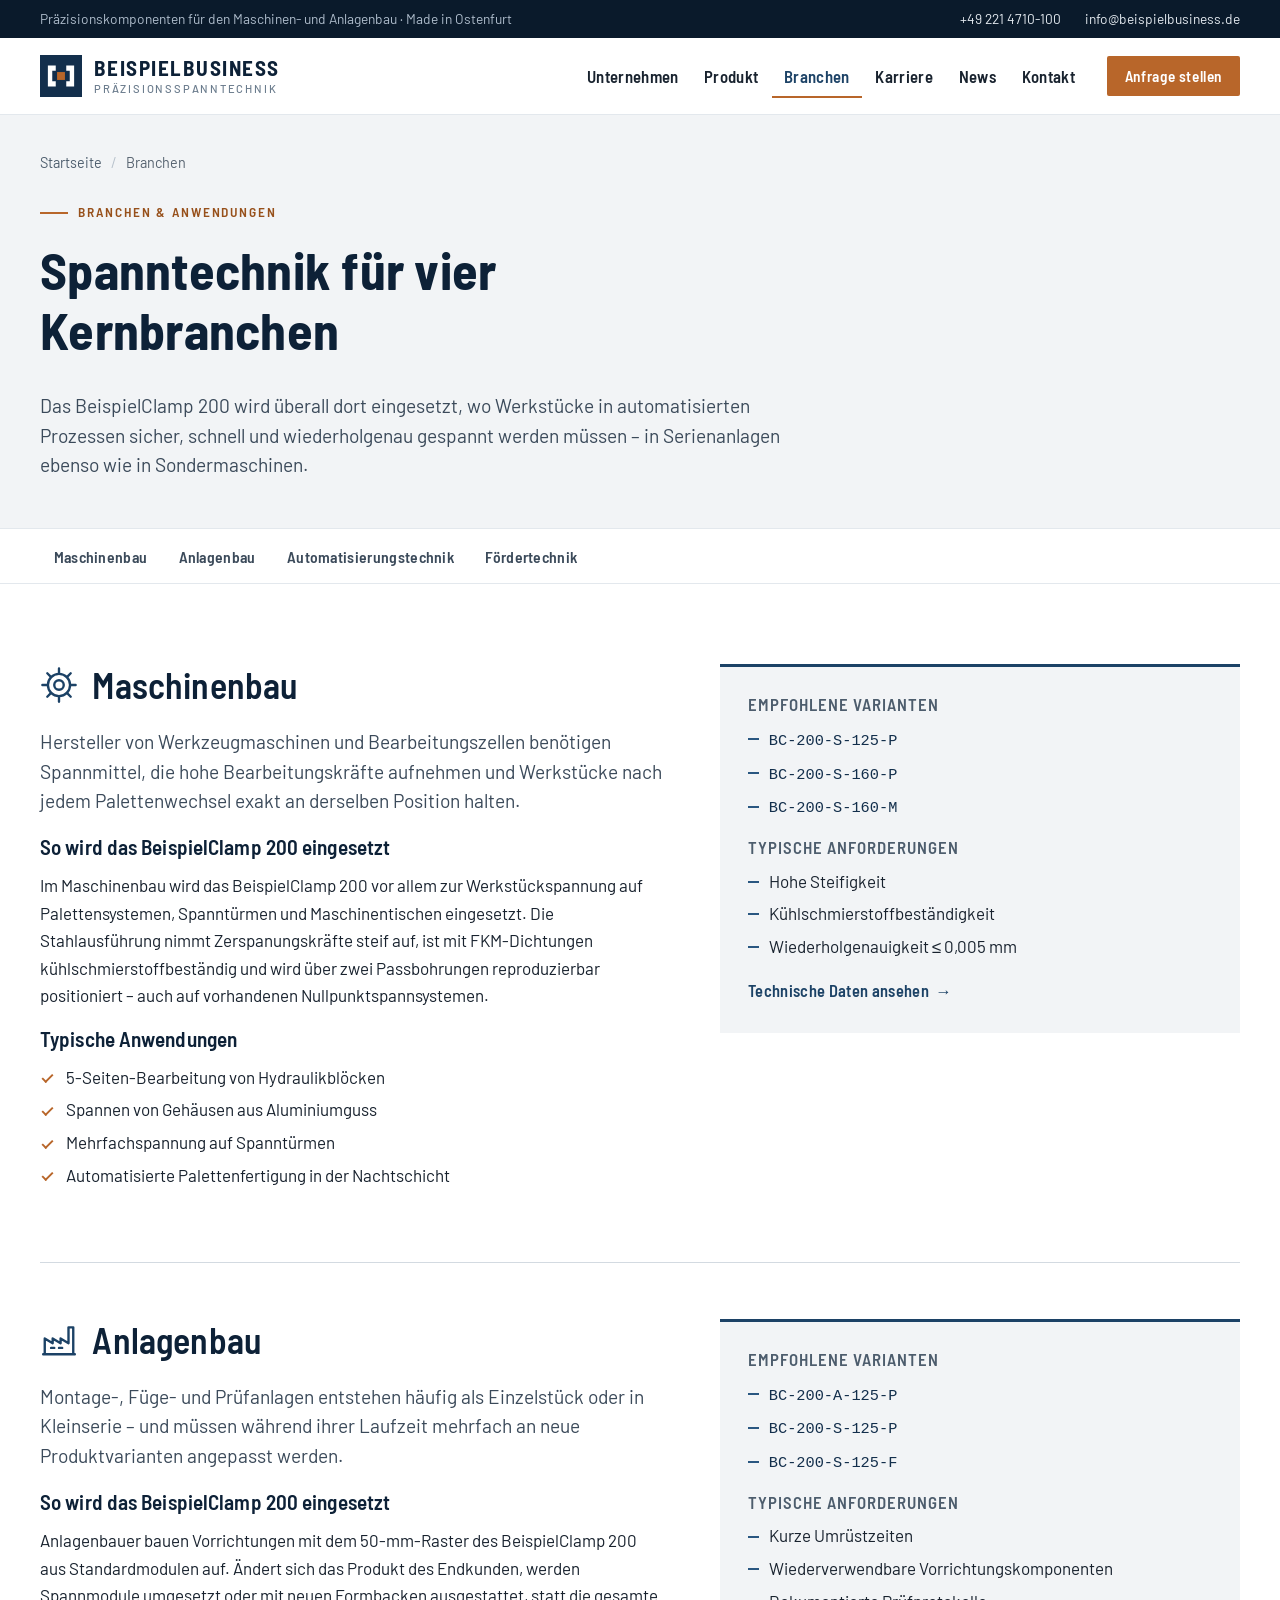
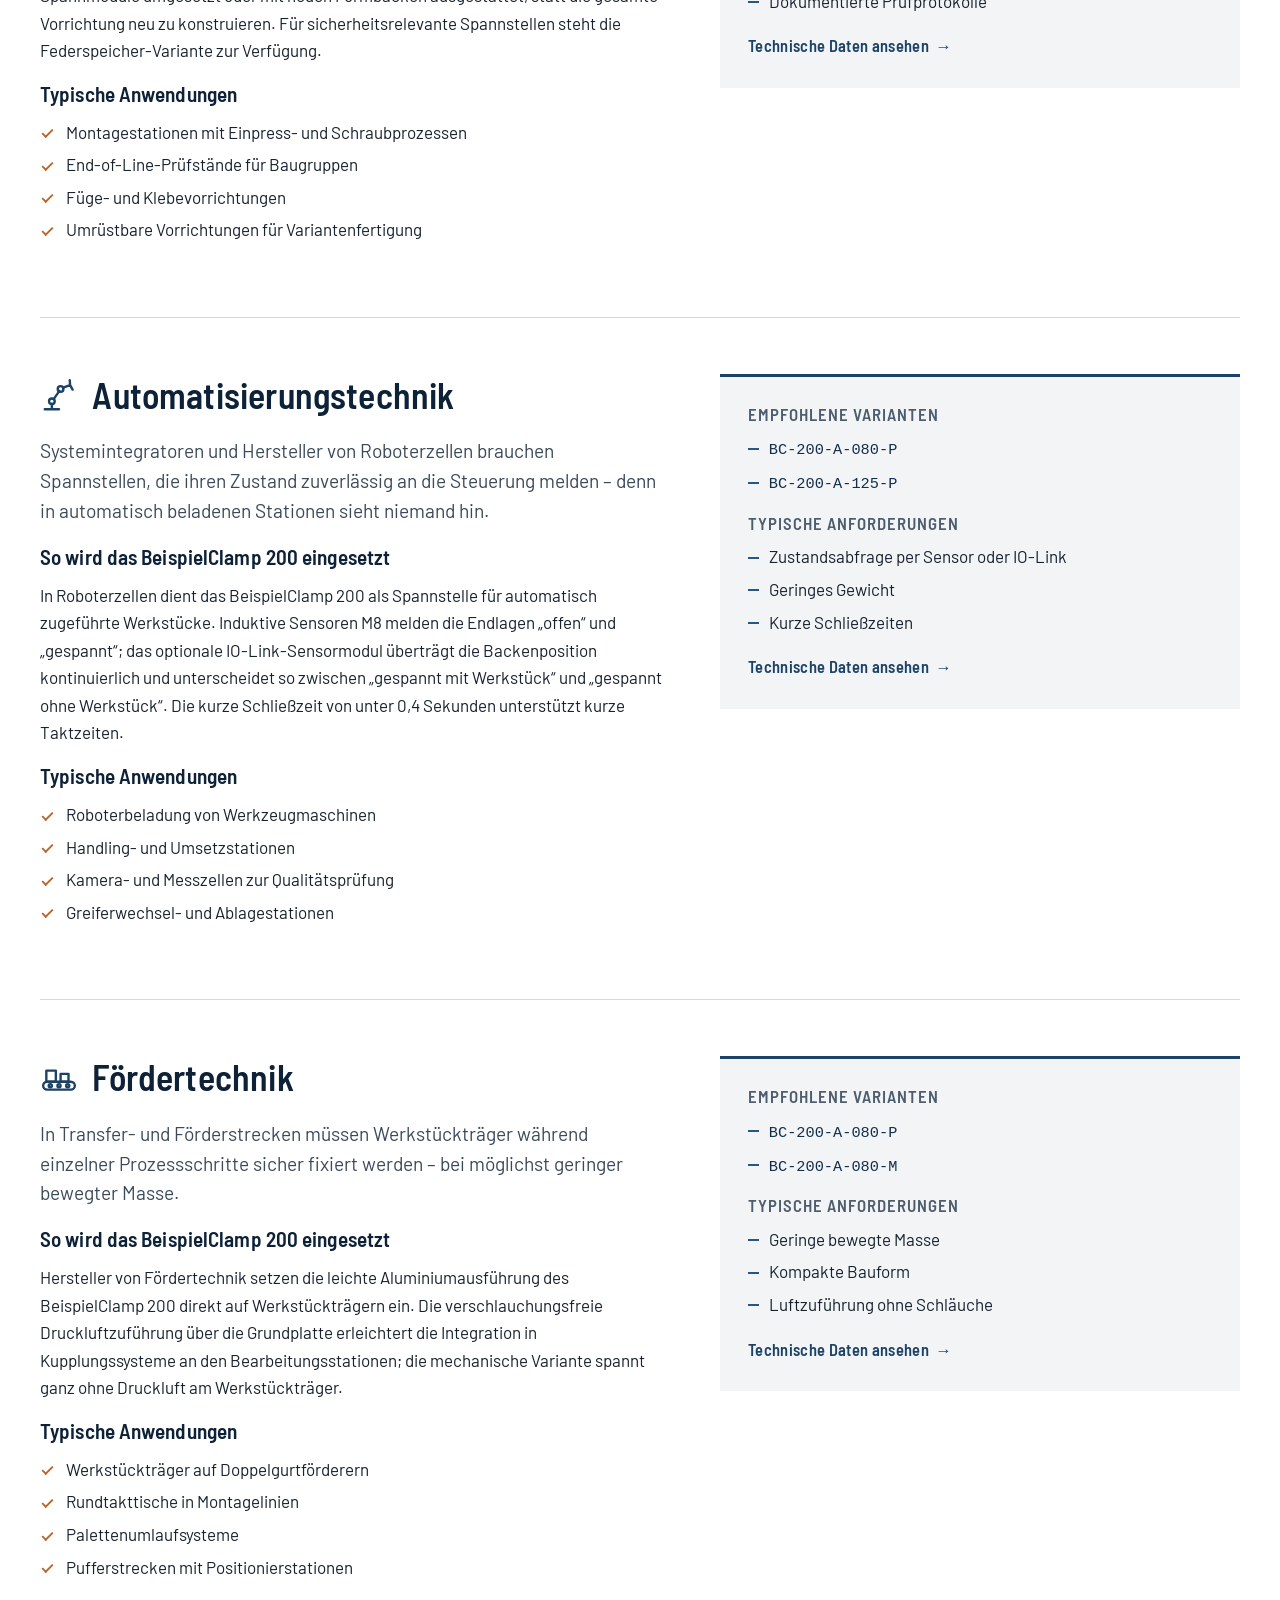
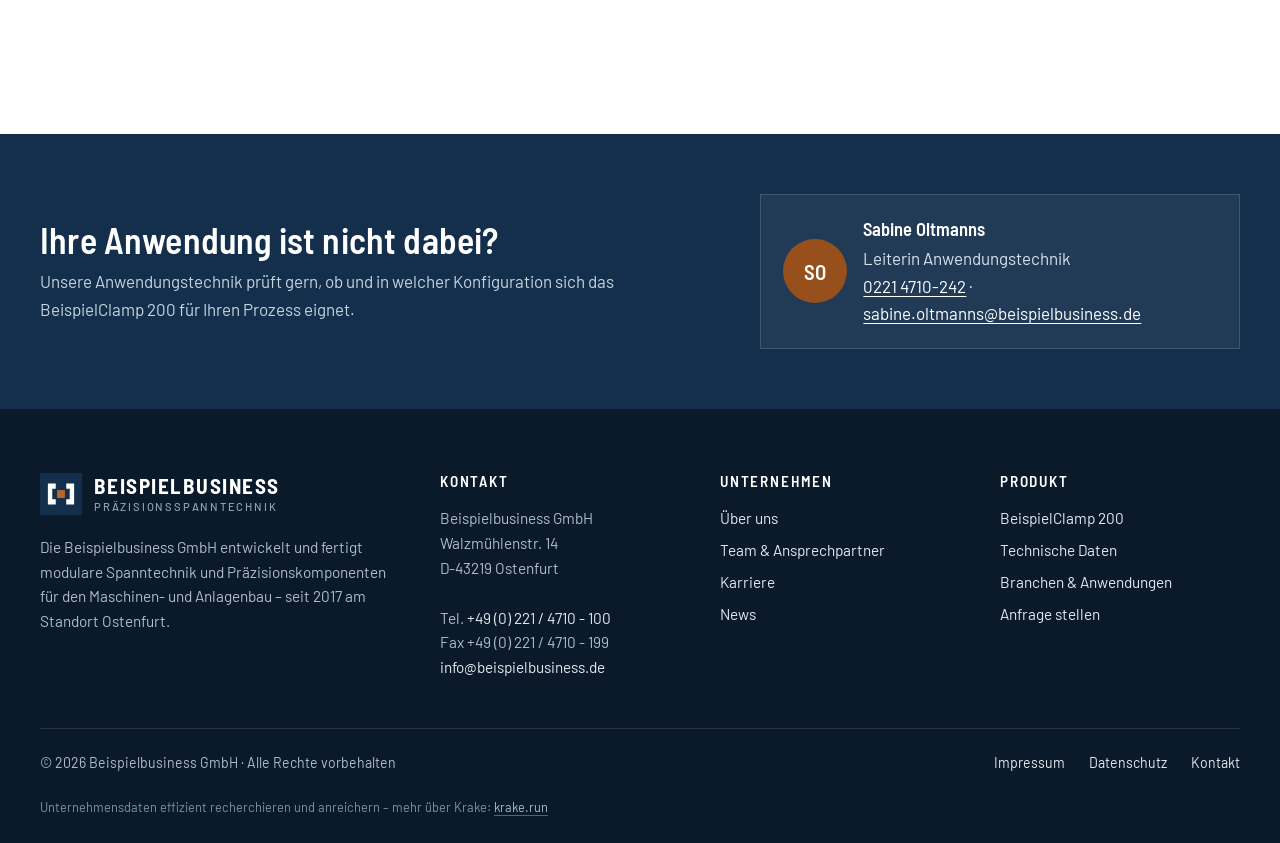
==== branchen/index.html @ 79e9dd8a "Statische Sandbox-Website der fiktiven Beispielbusiness GmbH Vollständige Unternehmenswebsite als Te" ====
<!DOCTYPE html>
<html lang="de">
<head>
<meta charset="utf-8">
<meta name="viewport" content="width=device-width, initial-scale=1">
<title>Branchen & Anwendungen | Beispielbusiness GmbH</title>
<meta name="description" content="Einsatz des Spannsystems BeispielClamp 200 im Maschinenbau, Anlagenbau, in der Automatisierungstechnik und Fördertechnik – Anwendungen und empfohlene Varianten.">
<meta name="robots" content="index, follow">
<link rel="canonical" href="https://beispielbusiness.de/branchen/">
<meta property="og:type" content="website">
<meta property="og:site_name" content="Beispielbusiness GmbH">
<meta property="og:locale" content="de_DE">
<meta property="og:title" content="Branchen & Anwendungen">
<meta property="og:description" content="Einsatz des Spannsystems BeispielClamp 200 im Maschinenbau, Anlagenbau, in der Automatisierungstechnik und Fördertechnik – Anwendungen und empfohlene Varianten.">
<meta property="og:url" content="https://beispielbusiness.de/branchen/">
<meta property="og:image" content="https://beispielbusiness.de/assets/img/og-image.png">
<meta property="og:image:width" content="1200">
<meta property="og:image:height" content="630">
<meta property="og:image:alt" content="Beispielbusiness GmbH – Präzise Spannsysteme für die automatisierte Fertigung">
<meta name="twitter:card" content="summary_large_image">
<meta name="theme-color" content="#132f4c">
<link rel="icon" href="/favicon.ico" sizes="32x32">
<link rel="icon" href="/assets/img/favicon.svg" type="image/svg+xml">
<link rel="apple-touch-icon" href="/assets/img/apple-touch-icon.png">
<link rel="preload" href="/assets/fonts/barlow-latin-400-normal.woff2" as="font" type="font/woff2" crossorigin>
<link rel="preload" href="/assets/fonts/barlow-semi-condensed-latin-600-normal.woff2" as="font" type="font/woff2" crossorigin>
<link rel="stylesheet" href="/assets/css/style.css?v=1.0.0">
<noscript><link rel="stylesheet" href="/assets/css/noscript.css?v=1.0.0"></noscript>
<script src="/assets/js/main.js?v=1.0.0" defer></script>
<script type="application/ld+json">
{
  "@context": "https://schema.org",
  "@graph": [
    {
      "@type": "CollectionPage",
      "@id": "https://beispielbusiness.de/branchen/#webpage",
      "url": "https://beispielbusiness.de/branchen/",
      "name": "Branchen & Anwendungen | Beispielbusiness GmbH",
      "description": "Einsatz des Spannsystems BeispielClamp 200 im Maschinenbau, Anlagenbau, in der Automatisierungstechnik und Fördertechnik – Anwendungen und empfohlene Varianten.",
      "inLanguage": "de-DE",
      "isPartOf": {
        "@id": "https://beispielbusiness.de/#website"
      },
      "publisher": {
        "@id": "https://beispielbusiness.de/#organization"
      },
      "breadcrumb": {
        "@id": "https://beispielbusiness.de/branchen/#breadcrumb"
      },
      "about": {
        "@id": "https://beispielbusiness.de/produkte/beispielclamp-200/#product"
      },
      "mainEntity": {
        "@id": "https://beispielbusiness.de/branchen/#branchen"
      }
    },
    {
      "@type": "BreadcrumbList",
      "@id": "https://beispielbusiness.de/branchen/#breadcrumb",
      "itemListElement": [
        {
          "@type": "ListItem",
          "position": 1,
          "name": "Startseite",
          "item": "https://beispielbusiness.de/"
        },
        {
          "@type": "ListItem",
          "position": 2,
          "name": "Branchen",
          "item": "https://beispielbusiness.de/branchen/"
        }
      ]
    },
    {
      "@type": "ItemList",
      "@id": "https://beispielbusiness.de/branchen/#branchen",
      "name": "Zielbranchen BeispielClamp 200",
      "itemListElement": [
        {
          "@type": "ListItem",
          "position": 1,
          "name": "Maschinenbau",
          "url": "https://beispielbusiness.de/branchen/#maschinenbau"
        },
        {
          "@type": "ListItem",
          "position": 2,
          "name": "Anlagenbau",
          "url": "https://beispielbusiness.de/branchen/#anlagenbau"
        },
        {
          "@type": "ListItem",
          "position": 3,
          "name": "Automatisierungstechnik",
          "url": "https://beispielbusiness.de/branchen/#automatisierungstechnik"
        },
        {
          "@type": "ListItem",
          "position": 4,
          "name": "Fördertechnik",
          "url": "https://beispielbusiness.de/branchen/#foerdertechnik"
        }
      ]
    },
    {
      "@type": "Organization",
      "@id": "https://beispielbusiness.de/#organization",
      "name": "Beispielbusiness GmbH",
      "legalName": "Beispielbusiness GmbH",
      "alternateName": "Beispielbusiness",
      "url": "https://beispielbusiness.de/",
      "logo": {
        "@type": "ImageObject",
        "url": "https://beispielbusiness.de/assets/img/logo.png",
        "width": 512,
        "height": 512
      },
      "image": "https://beispielbusiness.de/assets/img/og-image.png",
      "description": "Hersteller von Präzisionskomponenten und modularer Spanntechnik für den Maschinen- und Anlagenbau. Kernprodukt ist das Spannsystem BeispielClamp 200 (BC-200).",
      "foundingDate": "2017",
      "address": {
        "@type": "PostalAddress",
        "streetAddress": "Walzmühlenstraße 14",
        "postalCode": "43219",
        "addressLocality": "Ostenfurt",
        "addressRegion": "Nordrhein-Westfalen",
        "addressCountry": "DE"
      },
      "telephone": "+49 221 4710100",
      "faxNumber": "+49 221 4710199",
      "email": "info@beispielbusiness.de"
    },
    {
      "@type": "Product",
      "@id": "https://beispielbusiness.de/produkte/beispielclamp-200/#product",
      "name": "BeispielClamp 200",
      "sku": "BC-200",
      "url": "https://beispielbusiness.de/produkte/beispielclamp-200/",
      "brand": {
        "@type": "Brand",
        "name": "BeispielClamp"
      },
      "manufacturer": {
        "@id": "https://beispielbusiness.de/#organization"
      }
    }
  ]
}
</script>
</head>
<body>
<a class="skip-link" href="#inhalt">Zum Inhalt springen</a>
<div class="topbar">
<div class="container topbar-inner">
<p class="topbar-claim">Präzisionskomponenten für den Maschinen- und Anlagenbau · Made in Ostenfurt</p>
<ul class="topbar-contact"><li><a href="tel:+492214710100">+49 221 4710-100</a></li><li><a href="mailto:info@beispielbusiness.de">info@beispielbusiness.de</a></li></ul>
</div>
</div>
<header class="site-header">
<div class="container header-inner">
<a class="brand" href="/" aria-label="Beispielbusiness GmbH – zur Startseite"><svg class="brand-mark" viewBox="0 0 48 48" aria-hidden="true" focusable="false"><rect width="48" height="48" fill="#132f4c"/><path d="M9 12h9v6h-4v12h4v6H9z" fill="#ffffff"/><path d="M39 12h-9v6h4v12h-4v6h9z" fill="#ffffff"/><rect x="19.5" y="19.5" width="9" height="9" fill="#b8662a"/></svg><span class="brand-text"><span class="brand-name">Beispielbusiness</span><span class="brand-sub">Präzisionsspanntechnik</span></span></a>
<button class="nav-toggle" type="button" aria-expanded="false" aria-controls="hauptnavigation"><span class="nav-toggle-icon" aria-hidden="true"></span><span class="nav-toggle-label">Menü</span></button>
<nav class="site-nav" id="hauptnavigation" aria-label="Hauptnavigation">
<ul class="nav-list"><li class="has-sub"><a href="/unternehmen/">Unternehmen</a><ul class="sub-nav"><li><a href="/unternehmen/">Profil &amp; Geschichte</a></li><li><a href="/unternehmen/team/">Team &amp; Ansprechpartner</a></li></ul></li><li><a href="/produkte/beispielclamp-200/">Produkt</a></li><li><a href="/branchen/" aria-current="page">Branchen</a></li><li><a href="/karriere/">Karriere</a></li><li><a href="/news/">News</a></li><li><a href="/kontakt/">Kontakt</a></li></ul>
<a class="btn btn--accent btn--small nav-cta" href="/kontakt/#anfrage">Anfrage stellen</a>
</nav>
</div>
</header>
<main id="inhalt">
<section class="page-header">
  <div class="container">
    <nav class="breadcrumb" aria-label="Brotkrumennavigation"><ol><li><a href="/">Startseite</a></li><li><span aria-current="page">Branchen</span></li></ol></nav>
    <p class="kicker">Branchen &amp; Anwendungen</p>
    <h1>Spanntechnik für vier Kernbranchen</h1>
    <p class="lead">Das BeispielClamp 200 wird überall dort eingesetzt, wo Werkstücke in automatisierten Prozessen sicher, schnell und wiederholgenau gespannt werden müssen – in Serienanlagen ebenso wie in Sondermaschinen.</p>
  </div>
</section>

<nav class="anchor-nav" aria-label="Branchen">
  <div class="container">
    <ul>
      <li><a href="#maschinenbau">Maschinenbau</a></li>
      <li><a href="#anlagenbau">Anlagenbau</a></li>
      <li><a href="#automatisierungstechnik">Automatisierungstechnik</a></li>
      <li><a href="#foerdertechnik">Fördertechnik</a></li>
    </ul>
  </div>
</nav>

<section class="section">
  <div class="container">
    
    <article class="industry" id="maschinenbau" aria-labelledby="maschinenbau-titel">
      <div>
        <h2 id="maschinenbau-titel"><svg class="icon" viewBox="0 0 24 24" fill="none" stroke="currentColor" stroke-width="1.5" stroke-linecap="round" stroke-linejoin="round" aria-hidden="true" focusable="false"><circle cx="12" cy="12" r="3"/><circle cx="12" cy="12" r="7"/><path d="M12 1.5v3.5M12 19v3.5M1.5 12H5M19 12h3.5M4.6 4.6l2.4 2.4M17 17l2.4 2.4M4.6 19.4L7 17M17 7l2.4-2.4"/></svg>Maschinenbau</h2>
        <p class="lead">Hersteller von Werkzeugmaschinen und Bearbeitungszellen benötigen Spannmittel, die hohe Bearbeitungskräfte aufnehmen und Werkstücke nach jedem Palettenwechsel exakt an derselben Position halten.</p>
        <h3>So wird das BeispielClamp 200 eingesetzt</h3>
        <p>Im Maschinenbau wird das BeispielClamp 200 vor allem zur Werkstückspannung auf Palettensystemen, Spanntürmen und Maschinentischen eingesetzt. Die Stahlausführung nimmt Zerspanungskräfte steif auf, ist mit FKM-Dichtungen kühlschmierstoffbeständig und wird über zwei Passbohrungen reproduzierbar positioniert – auch auf vorhandenen Nullpunktspannsystemen.</p>
        <h3>Typische Anwendungen</h3>
        <ul class="check-list"><li>5-Seiten-Bearbeitung von Hydraulikblöcken</li><li>Spannen von Gehäusen aus Aluminiumguss</li><li>Mehrfachspannung auf Spanntürmen</li><li>Automatisierte Palettenfertigung in der Nachtschicht</li></ul>
      </div>
      <aside class="industry-aside" aria-label="Empfehlungen Maschinenbau">
        <h3>Empfohlene Varianten</h3>
        <ul class="dash-list"><li><code class="code">BC-200-S-125-P</code></li><li><code class="code">BC-200-S-160-P</code></li><li><code class="code">BC-200-S-160-M</code></li></ul>
        <h3>Typische Anforderungen</h3>
        <ul class="dash-list"><li>Hohe Steifigkeit</li><li>Kühlschmierstoffbeständigkeit</li><li>Wiederholgenauigkeit ≤ 0,005 mm</li></ul>
        <a class="text-link" href="/produkte/beispielclamp-200/#technische-daten">Technische Daten ansehen</a>
      </aside>
    </article>
    <article class="industry" id="anlagenbau" aria-labelledby="anlagenbau-titel">
      <div>
        <h2 id="anlagenbau-titel"><svg class="icon" viewBox="0 0 24 24" fill="none" stroke="currentColor" stroke-width="1.5" stroke-linecap="round" stroke-linejoin="round" aria-hidden="true" focusable="false"><path d="M2 21h20M3 21V11l5 3v-3l5 3v-3l5 3V4h3v17"/><path d="M7 17h2M12 17h2"/></svg>Anlagenbau</h2>
        <p class="lead">Montage-, Füge- und Prüfanlagen entstehen häufig als Einzelstück oder in Kleinserie – und müssen während ihrer Laufzeit mehrfach an neue Produktvarianten angepasst werden.</p>
        <h3>So wird das BeispielClamp 200 eingesetzt</h3>
        <p>Anlagenbauer bauen Vorrichtungen mit dem 50-mm-Raster des BeispielClamp 200 aus Standardmodulen auf. Ändert sich das Produkt des Endkunden, werden Spannmodule umgesetzt oder mit neuen Formbacken ausgestattet, statt die gesamte Vorrichtung neu zu konstruieren. Für sicherheitsrelevante Spannstellen steht die Federspeicher-Variante zur Verfügung.</p>
        <h3>Typische Anwendungen</h3>
        <ul class="check-list"><li>Montagestationen mit Einpress- und Schraubprozessen</li><li>End-of-Line-Prüfstände für Baugruppen</li><li>Füge- und Klebevorrichtungen</li><li>Umrüstbare Vorrichtungen für Variantenfertigung</li></ul>
      </div>
      <aside class="industry-aside" aria-label="Empfehlungen Anlagenbau">
        <h3>Empfohlene Varianten</h3>
        <ul class="dash-list"><li><code class="code">BC-200-A-125-P</code></li><li><code class="code">BC-200-S-125-P</code></li><li><code class="code">BC-200-S-125-F</code></li></ul>
        <h3>Typische Anforderungen</h3>
        <ul class="dash-list"><li>Kurze Umrüstzeiten</li><li>Wiederverwendbare Vorrichtungskomponenten</li><li>Dokumentierte Prüfprotokolle</li></ul>
        <a class="text-link" href="/produkte/beispielclamp-200/#technische-daten">Technische Daten ansehen</a>
      </aside>
    </article>
    <article class="industry" id="automatisierungstechnik" aria-labelledby="automatisierungstechnik-titel">
      <div>
        <h2 id="automatisierungstechnik-titel"><svg class="icon" viewBox="0 0 24 24" fill="none" stroke="currentColor" stroke-width="1.5" stroke-linecap="round" stroke-linejoin="round" aria-hidden="true" focusable="false"><path d="M3 21h9M7.5 21v-3.5"/><circle cx="7.5" cy="16" r="1.8"/><path d="M8.6 14.6l3.7-5.2"/><circle cx="13" cy="8.2" r="1.8"/><path d="M14.6 7.4l4.4-1.6M19 5.8l1.6 2.8M19 5.8l-.2-3.2"/></svg>Automatisierungstechnik</h2>
        <p class="lead">Systemintegratoren und Hersteller von Roboterzellen brauchen Spannstellen, die ihren Zustand zuverlässig an die Steuerung melden – denn in automatisch beladenen Stationen sieht niemand hin.</p>
        <h3>So wird das BeispielClamp 200 eingesetzt</h3>
        <p>In Roboterzellen dient das BeispielClamp 200 als Spannstelle für automatisch zugeführte Werkstücke. Induktive Sensoren M8 melden die Endlagen „offen“ und „gespannt“; das optionale IO-Link-Sensormodul überträgt die Backenposition kontinuierlich und unterscheidet so zwischen „gespannt mit Werkstück“ und „gespannt ohne Werkstück“. Die kurze Schließzeit von unter 0,4 Sekunden unterstützt kurze Taktzeiten.</p>
        <h3>Typische Anwendungen</h3>
        <ul class="check-list"><li>Roboterbeladung von Werkzeugmaschinen</li><li>Handling- und Umsetzstationen</li><li>Kamera- und Messzellen zur Qualitätsprüfung</li><li>Greiferwechsel- und Ablagestationen</li></ul>
      </div>
      <aside class="industry-aside" aria-label="Empfehlungen Automatisierungstechnik">
        <h3>Empfohlene Varianten</h3>
        <ul class="dash-list"><li><code class="code">BC-200-A-080-P</code></li><li><code class="code">BC-200-A-125-P</code></li></ul>
        <h3>Typische Anforderungen</h3>
        <ul class="dash-list"><li>Zustandsabfrage per Sensor oder IO-Link</li><li>Geringes Gewicht</li><li>Kurze Schließzeiten</li></ul>
        <a class="text-link" href="/produkte/beispielclamp-200/#technische-daten">Technische Daten ansehen</a>
      </aside>
    </article>
    <article class="industry" id="foerdertechnik" aria-labelledby="foerdertechnik-titel">
      <div>
        <h2 id="foerdertechnik-titel"><svg class="icon" viewBox="0 0 24 24" fill="none" stroke="currentColor" stroke-width="1.5" stroke-linecap="round" stroke-linejoin="round" aria-hidden="true" focusable="false"><rect x="2" y="15" width="20" height="5" rx="2.5"/><circle cx="6.5" cy="17.5" r="1"/><circle cx="12" cy="17.5" r="1"/><circle cx="17.5" cy="17.5" r="1"/><rect x="4" y="8" width="6" height="7"/><rect x="13" y="10" width="5" height="5"/></svg>Fördertechnik</h2>
        <p class="lead">In Transfer- und Förderstrecken müssen Werkstückträger während einzelner Prozessschritte sicher fixiert werden – bei möglichst geringer bewegter Masse.</p>
        <h3>So wird das BeispielClamp 200 eingesetzt</h3>
        <p>Hersteller von Fördertechnik setzen die leichte Aluminiumausführung des BeispielClamp 200 direkt auf Werkstückträgern ein. Die verschlauchungsfreie Druckluftzuführung über die Grundplatte erleichtert die Integration in Kupplungssysteme an den Bearbeitungsstationen; die mechanische Variante spannt ganz ohne Druckluft am Werkstückträger.</p>
        <h3>Typische Anwendungen</h3>
        <ul class="check-list"><li>Werkstückträger auf Doppelgurtförderern</li><li>Rundtakttische in Montagelinien</li><li>Palettenumlaufsysteme</li><li>Pufferstrecken mit Positionierstationen</li></ul>
      </div>
      <aside class="industry-aside" aria-label="Empfehlungen Fördertechnik">
        <h3>Empfohlene Varianten</h3>
        <ul class="dash-list"><li><code class="code">BC-200-A-080-P</code></li><li><code class="code">BC-200-A-080-M</code></li></ul>
        <h3>Typische Anforderungen</h3>
        <ul class="dash-list"><li>Geringe bewegte Masse</li><li>Kompakte Bauform</li><li>Luftzuführung ohne Schläuche</li></ul>
        <a class="text-link" href="/produkte/beispielclamp-200/#technische-daten">Technische Daten ansehen</a>
      </aside>
    </article>
  </div>
</section>

<section class="cta-band" aria-labelledby="cta-branchen">
  <div class="container cta-inner">
    <div>
      <h2 id="cta-branchen">Ihre Anwendung ist nicht dabei?</h2>
      <p>Unsere Anwendungstechnik prüft gern, ob und in welcher Konfiguration sich das BeispielClamp 200 für Ihren Prozess eignet.</p>
    </div>
    <div class="cta-person">
      <span class="avatar" aria-hidden="true">SO</span>
      <div>
        <strong>Sabine Oltmanns</strong>
        Leiterin Anwendungstechnik<br>
        <a href="tel:+492214710242">0221 4710-242</a> · <a href="mailto:sabine.oltmanns@beispielbusiness.de">sabine.oltmanns@beispielbusiness.de</a>
      </div>
    </div>
  </div>
</section>
</main>
<footer class="site-footer">
<div class="container">
<div class="footer-main">
<div class="footer-brand"><a class="brand" href="/" aria-label="Beispielbusiness GmbH – zur Startseite"><svg class="brand-mark" viewBox="0 0 48 48" aria-hidden="true" focusable="false"><rect width="48" height="48" fill="#132f4c"/><path d="M9 12h9v6h-4v12h4v6H9z" fill="#ffffff"/><path d="M39 12h-9v6h4v12h-4v6h9z" fill="#ffffff"/><rect x="19.5" y="19.5" width="9" height="9" fill="#b8662a"/></svg><span class="brand-text"><span class="brand-name">Beispielbusiness</span><span class="brand-sub">Präzisionsspanntechnik</span></span></a><p>Die Beispielbusiness GmbH entwickelt und fertigt modulare Spanntechnik und Präzisionskomponenten für den Maschinen- und Anlagenbau – seit 2017 am Standort Ostenfurt.</p></div>
<div>
<h2>Kontakt</h2>
<address>Beispielbusiness GmbH<br>Walzmühlenstr. 14<br>D-43219 Ostenfurt<br><br>Tel. <a href="tel:+492214710100">+49 (0) 221 / 4710 - 100</a><br>Fax +49 (0) 221 / 4710 - 199<br><a href="mailto:info@beispielbusiness.de">info@beispielbusiness.de</a></address>
</div>
<div>
<h2>Unternehmen</h2>
<ul class="footer-links"><li><a href="/unternehmen/">Über uns</a></li><li><a href="/unternehmen/team/">Team &amp; Ansprechpartner</a></li><li><a href="/karriere/">Karriere</a></li><li><a href="/news/">News</a></li></ul>
</div>
<div>
<h2>Produkt</h2>
<ul class="footer-links"><li><a href="/produkte/beispielclamp-200/">BeispielClamp 200</a></li><li><a href="/produkte/beispielclamp-200/#technische-daten">Technische Daten</a></li><li><a href="/branchen/">Branchen &amp; Anwendungen</a></li><li><a href="/kontakt/#anfrage">Anfrage stellen</a></li></ul>
</div>
</div>
<div class="footer-bottom">
<p>© 2026 Beispielbusiness GmbH · Alle Rechte vorbehalten</p>
<ul class="footer-legal"><li><a href="/impressum/">Impressum</a></li><li><a href="/datenschutz/">Datenschutz</a></li><li><a href="/kontakt/">Kontakt</a></li></ul>
</div>
<div class="footer-note"><p>Unternehmensdaten effizient recherchieren und anreichern – mehr über Krake: <a href="https://krake.run">krake.run</a></p></div>
</div>
</footer>
</body>
</html>
---- assets/css/style.css ----
/* ==========================================================================
   Beispielbusiness GmbH – Stylesheet
   Aufbau: Schriften · Variablen · Basis · Layout · Header/Navigation ·
           Komponenten · Seitenspezifisches · Footer · Responsive · Druck
   ========================================================================== */

/* Schriften (lokal gehostet, SIL Open Font License, siehe assets/fonts/OFL.txt)
   ------------------------------------------------------------------------ */
@font-face {
  font-family: "Barlow";
  src: url("../fonts/barlow-latin-400-normal.woff2") format("woff2");
  font-weight: 400;
  font-style: normal;
  font-display: swap;
}
@font-face {
  font-family: "Barlow";
  src: url("../fonts/barlow-latin-500-normal.woff2") format("woff2");
  font-weight: 500;
  font-style: normal;
  font-display: swap;
}
@font-face {
  font-family: "Barlow";
  src: url("../fonts/barlow-latin-600-normal.woff2") format("woff2");
  font-weight: 600;
  font-style: normal;
  font-display: swap;
}
@font-face {
  font-family: "Barlow Semi Condensed";
  src: url("../fonts/barlow-semi-condensed-latin-600-normal.woff2") format("woff2");
  font-weight: 600;
  font-style: normal;
  font-display: swap;
}
@font-face {
  font-family: "Barlow Semi Condensed";
  src: url("../fonts/barlow-semi-condensed-latin-700-normal.woff2") format("woff2");
  font-weight: 700;
  font-style: normal;
  font-display: swap;
}

/* Variablen
   ------------------------------------------------------------------------ */
:root {
  --navy-950: #0a1a2b;
  --navy-900: #0d2137;
  --navy-800: #132f4c;
  --navy-700: #1c4266;
  --navy-600: #2a5781;
  --steel-700: #3b4a5a;
  --steel-600: #4d5d6d;
  --steel-500: #6b7c8d;
  --grey-400: #b7c1cb;
  --grey-300: #d3dae1;
  --grey-200: #e3e8ed;
  --grey-100: #f2f4f6;
  --grey-50: #f8f9fa;
  --white: #ffffff;
  --ink: #18222e;
  --muted: #56626f;
  --copper: #b8662a;
  --copper-dark: #97501b;
  --copper-light: #f6ece3;
  --error: #a4262c;
  --success: #2d6a3e;
  --focus: #2f6fae;

  --font-body: "Barlow", "Segoe UI", "Helvetica Neue", Arial, sans-serif;
  --font-head: "Barlow Semi Condensed", "Barlow", "Arial Narrow", Arial, sans-serif;

  --container: 1200px;
  --gutter: 1rem;
  --header-h: 76px;
  --radius: 2px;
  --shadow: 0 10px 30px rgba(13, 33, 55, 0.08);
}

/* Basis
   ------------------------------------------------------------------------ */
*,
*::before,
*::after {
  box-sizing: border-box;
}

html {
  -webkit-text-size-adjust: 100%;
  text-size-adjust: 100%;
  scroll-behavior: smooth;
  scroll-padding-top: calc(var(--header-h) + 1rem);
}

body {
  margin: 0;
  font-family: var(--font-body);
  font-size: 1.0625rem;
  line-height: 1.62;
  color: var(--ink);
  background: var(--white);
  -webkit-font-smoothing: antialiased;
  -moz-osx-font-smoothing: grayscale;
  overflow-x: hidden;
}

img,
svg {
  max-width: 100%;
  height: auto;
}

a {
  color: var(--navy-600);
  text-decoration-thickness: 1px;
  text-underline-offset: 3px;
}

a:hover {
  color: var(--navy-800);
}

:focus-visible {
  outline: 2px solid var(--focus);
  outline-offset: 2px;
}

h1,
h2,
h3,
h4 {
  font-family: var(--font-head);
  font-weight: 600;
  line-height: 1.15;
  color: var(--navy-900);
  margin: 0 0 0.6em;
  letter-spacing: 0.005em;
}

h1 {
  font-size: clamp(2.1rem, 1.55rem + 2.2vw, 3.25rem);
  font-weight: 700;
}

h2 {
  font-size: clamp(1.65rem, 1.35rem + 1.1vw, 2.3rem);
}

h3 {
  font-size: 1.32rem;
}

h4 {
  font-size: 1.08rem;
}

p {
  margin: 0 0 1em;
}

ul,
ol {
  margin: 0 0 1em;
  padding-left: 1.2em;
}

li + li {
  margin-top: 0.3em;
}

strong {
  font-weight: 600;
}

address {
  font-style: normal;
}

hr {
  border: 0;
  border-top: 1px solid var(--grey-200);
  margin: 2rem 0;
}

.visually-hidden {
  position: absolute !important;
  width: 1px;
  height: 1px;
  padding: 0;
  margin: -1px;
  overflow: hidden;
  clip: rect(0, 0, 0, 0);
  white-space: nowrap;
  border: 0;
}

.skip-link {
  position: absolute;
  left: 1rem;
  top: -100px;
  z-index: 100;
  background: var(--navy-900);
  color: var(--white);
  padding: 0.6rem 1rem;
  text-decoration: none;
}

.skip-link:focus {
  top: 0.5rem;
  color: var(--white);
}

/* Layout
   ------------------------------------------------------------------------ */
.container {
  width: 100%;
  max-width: calc(var(--container) + 2 * var(--gutter));
  margin: 0 auto;
  padding: 0 var(--gutter);
}

.section {
  padding: 5rem 0;
}

.section--tight {
  padding: 3.5rem 0;
}

.section--alt {
  background: var(--grey-100);
}

.section--line {
  border-top: 1px solid var(--grey-200);
}

.section--dark {
  background: var(--navy-900);
  color: #d7e0e9;
}

.section--dark h2,
.section--dark h3 {
  color: var(--white);
}

.section-head {
  max-width: 780px;
  margin-bottom: 2.5rem;
}

.section-head--split {
  max-width: none;
  display: flex;
  align-items: flex-end;
  justify-content: space-between;
  gap: 2rem;
}

.section-head p:last-child {
  margin-bottom: 0;
}

.grid {
  display: grid;
  gap: 1.5rem;
}

.grid--2 {
  grid-template-columns: repeat(2, minmax(0, 1fr));
}

.grid--3 {
  grid-template-columns: repeat(3, minmax(0, 1fr));
}

.grid--4 {
  grid-template-columns: repeat(4, minmax(0, 1fr));
}

.split {
  display: grid;
  grid-template-columns: minmax(0, 1.1fr) minmax(0, 1fr);
  gap: 4rem;
  align-items: start;
}

.split--center {
  align-items: center;
}

.split--wide-right {
  grid-template-columns: minmax(0, 1fr) minmax(0, 1.25fr);
}

.prose {
  max-width: 780px;
}

.prose h2 {
  margin-top: 2.2rem;
  font-size: 1.6rem;
}

.prose h3 {
  margin-top: 1.6rem;
  font-size: 1.2rem;
}

.prose h2:first-child,
.prose h3:first-child {
  margin-top: 0;
}

/* Typografische Elemente
   ------------------------------------------------------------------------ */
.kicker {
  display: flex;
  align-items: center;
  gap: 0.65rem;
  margin: 0 0 1rem;
  font-family: var(--font-head);
  font-size: 0.84rem;
  font-weight: 600;
  letter-spacing: 0.14em;
  text-transform: uppercase;
  color: var(--copper-dark);
}

.kicker::before {
  content: "";
  flex: 0 0 28px;
  height: 2px;
  background: var(--copper);
}

.section--dark .kicker {
  color: #e2b089;
}

.lead {
  font-size: 1.2rem;
  line-height: 1.55;
  color: var(--steel-700);
}

.section--dark .lead {
  color: #c7d3de;
}

.muted {
  color: var(--muted);
}

.small {
  font-size: 0.9rem;
}

.text-link {
  display: inline-flex;
  align-items: center;
  gap: 0.4rem;
  font-family: var(--font-head);
  font-weight: 600;
  font-size: 1.02rem;
  letter-spacing: 0.02em;
  text-decoration: none;
  color: var(--navy-700);
}

.text-link::after {
  content: "\2192";
  transition: transform 0.15s ease;
}

.text-link:hover::after {
  transform: translateX(3px);
}

.badge {
  display: inline-block;
  padding: 0.18rem 0.55rem;
  font-family: var(--font-head);
  font-size: 0.8rem;
  font-weight: 600;
  letter-spacing: 0.08em;
  text-transform: uppercase;
  color: var(--navy-700);
  background: var(--grey-100);
  border: 1px solid var(--grey-300);
  border-radius: var(--radius);
}

.badge--copper {
  color: var(--copper-dark);
  background: var(--copper-light);
  border-color: #e8d2bf;
}

.tag-list {
  display: flex;
  flex-wrap: wrap;
  gap: 0.5rem;
  list-style: none;
  margin: 0;
  padding: 0;
}

.tag-list li {
  margin: 0;
}

.check-list {
  list-style: none;
  padding: 0;
}

.check-list li {
  position: relative;
  padding-left: 1.6rem;
}

.check-list li::before {
  content: "";
  position: absolute;
  left: 0.15rem;
  top: 0.62em;
  width: 0.7rem;
  height: 0.38rem;
  border-left: 2px solid var(--copper);
  border-bottom: 2px solid var(--copper);
  transform: rotate(-45deg);
}

.dash-list {
  list-style: none;
  padding: 0;
}

.dash-list li {
  position: relative;
  padding-left: 1.3rem;
}

.dash-list li::before {
  content: "";
  position: absolute;
  left: 0;
  top: 0.78em;
  width: 0.7rem;
  height: 2px;
  background: var(--navy-600);
}

/* Buttons
   ------------------------------------------------------------------------ */
.btn {
  display: inline-flex;
  align-items: center;
  justify-content: center;
  gap: 0.5rem;
  min-height: 48px;
  padding: 0.7rem 1.4rem;
  font-family: var(--font-head);
  font-size: 1.02rem;
  font-weight: 600;
  letter-spacing: 0.04em;
  line-height: 1.2;
  text-decoration: none;
  border: 2px solid transparent;
  border-radius: var(--radius);
  cursor: pointer;
  transition: background-color 0.15s ease, border-color 0.15s ease, color 0.15s ease;
}

.btn--primary {
  background: var(--navy-800);
  border-color: var(--navy-800);
  color: var(--white);
}

.btn--primary:hover {
  background: var(--navy-700);
  border-color: var(--navy-700);
  color: var(--white);
}

.btn--accent {
  background: var(--copper);
  border-color: var(--copper);
  color: var(--white);
}

.btn--accent:hover {
  background: var(--copper-dark);
  border-color: var(--copper-dark);
  color: var(--white);
}

.btn--outline {
  background: transparent;
  border-color: var(--navy-800);
  color: var(--navy-800);
}

.btn--outline:hover {
  background: var(--navy-800);
  color: var(--white);
}

.btn--light {
  background: var(--white);
  border-color: var(--white);
  color: var(--navy-900);
}

.btn--light:hover {
  background: var(--grey-100);
  border-color: var(--grey-100);
  color: var(--navy-900);
}

.btn--ghost-light {
  background: transparent;
  border-color: rgba(255, 255, 255, 0.55);
  color: var(--white);
}

.btn--ghost-light:hover {
  border-color: var(--white);
  color: var(--white);
  background: rgba(255, 255, 255, 0.08);
}

.btn--small {
  min-height: 40px;
  padding: 0.45rem 1rem;
  font-size: 0.95rem;
}

.btn-row {
  display: flex;
  flex-wrap: wrap;
  gap: 0.85rem;
  margin-top: 1.75rem;
}

/* Topbar & Header
   ------------------------------------------------------------------------ */
.topbar {
  background: var(--navy-950);
  color: #aebccb;
  font-size: 0.86rem;
}

.topbar-inner {
  display: flex;
  justify-content: space-between;
  align-items: center;
  gap: 1rem;
  min-height: 38px;
}

.topbar p {
  margin: 0;
}

.topbar-contact {
  display: flex;
  gap: 1.5rem;
  list-style: none;
  margin: 0;
  padding: 0;
}

.topbar-contact li {
  margin: 0;
}

.topbar a {
  color: #e3e9ef;
  text-decoration: none;
}

.topbar a:hover {
  color: var(--white);
  text-decoration: underline;
}

.site-header {
  position: sticky;
  top: 0;
  z-index: 50;
  background: var(--white);
  border-bottom: 1px solid var(--grey-200);
}

.header-inner {
  position: relative;
  display: flex;
  align-items: center;
  justify-content: space-between;
  gap: 1.5rem;
  min-height: var(--header-h);
}

.brand {
  display: inline-flex;
  align-items: center;
  gap: 0.75rem;
  color: var(--navy-900);
  text-decoration: none;
  flex-shrink: 0;
}

.brand:hover {
  color: var(--navy-900);
}

.brand-mark {
  width: 42px;
  height: 42px;
  flex-shrink: 0;
}

.brand-text {
  display: flex;
  flex-direction: column;
  line-height: 1;
}

.brand-name {
  font-family: var(--font-head);
  font-size: 1.32rem;
  font-weight: 700;
  letter-spacing: 0.07em;
  text-transform: uppercase;
}

.brand-sub {
  margin-top: 0.3rem;
  font-size: 0.7rem;
  font-weight: 500;
  letter-spacing: 0.16em;
  text-transform: uppercase;
  color: var(--steel-500);
}

.site-nav {
  display: flex;
  align-items: center;
  gap: 1.25rem;
}

.nav-list {
  display: flex;
  align-items: center;
  gap: 0.1rem;
  list-style: none;
  margin: 0;
  padding: 0;
}

.nav-list li {
  margin: 0;
}

.nav-list > li > a {
  display: block;
  padding: 0.55rem 0.75rem;
  font-family: var(--font-head);
  font-size: 1.04rem;
  font-weight: 600;
  letter-spacing: 0.02em;
  color: var(--ink);
  text-decoration: none;
}

.nav-list a:hover {
  color: var(--navy-600);
}

.nav-list a[aria-current="page"],
.nav-list a.is-active {
  color: var(--navy-700);
  box-shadow: inset 0 -2px 0 var(--copper);
}

.has-sub {
  position: relative;
}

.sub-nav {
  position: absolute;
  top: 100%;
  left: 0;
  z-index: 10;
  display: none;
  min-width: 250px;
  margin: 0;
  padding: 0.5rem 0;
  list-style: none;
  background: var(--white);
  border: 1px solid var(--grey-200);
  border-top: 2px solid var(--navy-700);
  box-shadow: var(--shadow);
}

.has-sub:hover .sub-nav,
.has-sub:focus-within .sub-nav {
  display: block;
}

.sub-nav a {
  display: block;
  padding: 0.5rem 1.1rem;
  color: var(--ink);
  text-decoration: none;
  font-size: 0.98rem;
}

.sub-nav a:hover,
.sub-nav a[aria-current="page"] {
  background: var(--grey-100);
  color: var(--navy-700);
}

.nav-cta {
  flex-shrink: 0;
}

.nav-toggle {
  display: none;
  align-items: center;
  gap: 0.55rem;
  min-height: 44px;
  padding: 0.5rem 0.85rem;
  font: inherit;
  font-family: var(--font-head);
  font-weight: 600;
  letter-spacing: 0.04em;
  color: var(--navy-900);
  background: var(--white);
  border: 1px solid var(--grey-300);
  border-radius: var(--radius);
  cursor: pointer;
}

.nav-toggle-icon,
.nav-toggle-icon::before,
.nav-toggle-icon::after {
  display: block;
  width: 20px;
  height: 2px;
  background: currentColor;
  transition: transform 0.2s ease, background-color 0.2s ease;
}

.nav-toggle-icon {
  position: relative;
}

.nav-toggle-icon::before,
.nav-toggle-icon::after {
  content: "";
  position: absolute;
  left: 0;
}

.nav-toggle-icon::before {
  top: -6px;
}

.nav-toggle-icon::after {
  top: 6px;
}

.nav-toggle[aria-expanded="true"] .nav-toggle-icon {
  background: transparent;
}

.nav-toggle[aria-expanded="true"] .nav-toggle-icon::before {
  transform: translateY(6px) rotate(45deg);
}

.nav-toggle[aria-expanded="true"] .nav-toggle-icon::after {
  transform: translateY(-6px) rotate(-45deg);
}

/* Hero
   ------------------------------------------------------------------------ */
.hero {
  padding: 4.5rem 0 4rem;
  background: var(--grey-100);
  border-bottom: 1px solid var(--grey-200);
}

.hero-grid {
  display: grid;
  grid-template-columns: minmax(0, 1fr) minmax(0, 1.02fr);
  gap: 3.5rem;
  align-items: center;
}

.hero h1 {
  max-width: 18ch;
}

.hero .lead {
  max-width: 36rem;
}

.hero-facts {
  display: grid;
  grid-template-columns: repeat(3, auto);
  justify-content: start;
  gap: 2.25rem;
  margin: 2.25rem 0 0;
  padding-top: 1.4rem;
  border-top: 1px solid var(--grey-300);
}

.hero-facts div {
  margin: 0;
}

.hero-facts dt {
  font-size: 0.78rem;
  letter-spacing: 0.12em;
  text-transform: uppercase;
  color: var(--steel-500);
}

.hero-facts dd {
  margin: 0.2rem 0 0;
  font-family: var(--font-head);
  font-size: 1.3rem;
  font-weight: 600;
  color: var(--navy-900);
}

/* Technische Zeichnung */
.drawing {
  margin: 0;
  background: var(--white);
  border: 1px solid var(--grey-300);
  box-shadow: var(--shadow);
}

.drawing svg {
  display: block;
  width: 100%;
  height: auto;
}

.drawing figcaption {
  padding: 0.7rem 1rem;
  border-top: 1px solid var(--grey-200);
  font-size: 0.85rem;
  color: var(--muted);
}

/* Karten
   ------------------------------------------------------------------------ */
.card {
  position: relative;
  display: flex;
  flex-direction: column;
  padding: 1.9rem 1.75rem;
  background: var(--white);
  border: 1px solid var(--grey-200);
}

.card > :last-child {
  margin-bottom: 0;
}

.card--top {
  border-top: 3px solid var(--navy-700);
}

.card--flat {
  background: var(--grey-50);
}

.card h3 {
  margin-bottom: 0.5rem;
}

.card p {
  color: var(--steel-700);
}

.card .text-link {
  margin-top: auto;
  padding-top: 0.5rem;
}

.icon {
  display: block;
  width: 42px;
  height: 42px;
  margin-bottom: 1.1rem;
  color: var(--navy-700);
}

.icon-num {
  display: block;
  margin-bottom: 0.8rem;
  font-family: var(--font-head);
  font-size: 0.9rem;
  font-weight: 700;
  letter-spacing: 0.1em;
  color: var(--copper-dark);
}

/* Faktenlisten (dl) */
.facts {
  display: grid;
  grid-template-columns: minmax(0, 0.9fr) minmax(0, 1.3fr);
  margin: 0;
  border-top: 1px solid var(--grey-300);
}

.facts dt,
.facts dd {
  margin: 0;
  padding: 0.8rem 0;
  border-bottom: 1px solid var(--grey-300);
}

.facts dt {
  padding-right: 1rem;
  font-weight: 500;
  color: var(--steel-600);
}

.facts dd {
  color: var(--ink);
}

.facts-box {
  padding: 2rem;
  background: var(--white);
  border: 1px solid var(--grey-200);
  border-top: 3px solid var(--navy-700);
}

.facts-box h2,
.facts-box h3 {
  font-size: 1.3rem;
}

/* Produkt-Teaser */
.product-teaser {
  display: grid;
  grid-template-columns: minmax(0, 1fr) minmax(0, 1fr);
  gap: 0;
  background: var(--white);
  border: 1px solid var(--grey-200);
}

.product-teaser-body {
  padding: 2.75rem;
}

.product-teaser-specs {
  padding: 2.75rem;
  background: var(--grey-50);
  border-left: 1px solid var(--grey-200);
}

.product-teaser-specs h3 {
  font-size: 1.1rem;
  letter-spacing: 0.06em;
  text-transform: uppercase;
  color: var(--steel-600);
}

/* Kennzahlen */
.stats {
  display: grid;
  grid-template-columns: repeat(4, minmax(0, 1fr));
  margin: 0;
}

.stat {
  margin: 0;
  padding: 0.5rem 1.75rem;
  border-left: 1px solid rgba(255, 255, 255, 0.16);
}

.stat:first-child {
  padding-left: 0;
  border-left: 0;
}

.stat dt {
  color: #aebccb;
  font-size: 1rem;
}

.stat dd {
  margin: 0 0 0.4rem;
  font-family: var(--font-head);
  font-size: clamp(2.4rem, 1.9rem + 1.6vw, 3.4rem);
  font-weight: 700;
  line-height: 1;
  color: var(--white);
}

.stat {
  display: flex;
  flex-direction: column-reverse;
}

.stat-unit {
  font-size: 0.55em;
  font-weight: 600;
  margin-left: 0.15em;
  color: #e2b089;
}

/* Branchen-Kacheln */
.industry-tile {
  display: flex;
  flex-direction: column;
  padding: 1.75rem;
  background: var(--white);
  border: 1px solid var(--grey-200);
  color: inherit;
  text-decoration: none;
  transition: border-color 0.15s ease, box-shadow 0.15s ease;
}

.industry-tile:hover {
  border-color: var(--navy-600);
  box-shadow: var(--shadow);
  color: inherit;
}

.industry-tile h3 {
  font-size: 1.25rem;
}

.industry-tile p {
  color: var(--steel-700);
  font-size: 0.98rem;
}

.industry-tile .text-link {
  margin-top: auto;
}

/* Prozesskette Fertigung */
.process {
  display: grid;
  grid-template-columns: repeat(4, minmax(0, 1fr));
  gap: 0;
  margin: 0;
  padding: 0;
  list-style: none;
  counter-reset: step;
}

.process li {
  position: relative;
  margin: 0;
  padding: 1.5rem 1.25rem 1.5rem 0;
  border-top: 2px solid var(--navy-700);
  counter-increment: step;
}

.process li::before {
  content: "0" counter(step);
  display: block;
  margin-bottom: 0.5rem;
  font-family: var(--font-head);
  font-weight: 700;
  font-size: 0.9rem;
  letter-spacing: 0.1em;
  color: var(--copper-dark);
}

.process h3 {
  font-size: 1.15rem;
  margin-bottom: 0.35rem;
}

.process p {
  margin: 0;
  font-size: 0.97rem;
  color: var(--steel-700);
}

/* News */
.news-card {
  display: flex;
  flex-direction: column;
  padding: 1.75rem;
  background: var(--white);
  border: 1px solid var(--grey-200);
}

.news-meta {
  display: flex;
  flex-wrap: wrap;
  align-items: center;
  gap: 0.75rem;
  margin: 0 0 0.9rem;
  font-size: 0.9rem;
  color: var(--muted);
}

.news-card h3 {
  font-size: 1.25rem;
}

.news-card h3 a {
  color: var(--navy-900);
  text-decoration: none;
}

.news-card h3 a:hover {
  color: var(--navy-600);
  text-decoration: underline;
}

.news-card p {
  color: var(--steel-700);
}

.news-card .text-link {
  margin-top: auto;
}

.news-list {
  display: grid;
  gap: 1.5rem;
}

.news-item {
  display: grid;
  grid-template-columns: 190px minmax(0, 1fr);
  gap: 2rem;
  padding: 2rem 0;
  border-top: 1px solid var(--grey-300);
}

.news-item:last-child {
  border-bottom: 1px solid var(--grey-300);
}

.news-item-meta {
  display: flex;
  flex-direction: column;
  align-items: flex-start;
  gap: 0.6rem;
  font-size: 0.95rem;
  color: var(--muted);
}

.news-item-meta time {
  font-family: var(--font-head);
  font-size: 1.15rem;
  font-weight: 600;
  color: var(--navy-900);
}

.news-item h2 {
  font-size: 1.5rem;
  margin-bottom: 0.6rem;
}

.news-item h2 a {
  color: var(--navy-900);
  text-decoration: none;
}

.news-item h2 a:hover {
  color: var(--navy-600);
  text-decoration: underline;
}

.news-item p {
  color: var(--steel-700);
}

/* Artikel */
.article-header {
  padding: 3rem 0 2.5rem;
  background: var(--grey-100);
  border-bottom: 1px solid var(--grey-200);
}

.article-header h1 {
  max-width: 24ch;
  font-size: clamp(2rem, 1.5rem + 1.9vw, 2.9rem);
}

.article-body {
  font-size: 1.1rem;
}

.article-body p {
  color: var(--ink);
}

.article-layout {
  display: grid;
  grid-template-columns: minmax(0, 1fr) 320px;
  gap: 4rem;
  align-items: start;
}

.aside-box {
  padding: 1.6rem;
  background: var(--grey-100);
  border-top: 3px solid var(--navy-700);
}

.aside-box {
  overflow-wrap: anywhere;
}

.aside-box + .aside-box {
  margin-top: 1.5rem;
}

.aside-box h2 {
  font-size: 1.15rem;
  letter-spacing: 0.05em;
  text-transform: uppercase;
  color: var(--steel-600);
}

.aside-box p:last-child,
.aside-box ul:last-child {
  margin-bottom: 0;
}

blockquote {
  margin: 2rem 0;
  padding: 0.3rem 0 0.3rem 1.5rem;
  border-left: 3px solid var(--copper);
}

blockquote p {
  font-size: 1.2rem;
  font-style: italic;
  color: var(--navy-900);
}

blockquote footer {
  font-size: 0.95rem;
  color: var(--muted);
}

/* Seitenkopf & Breadcrumb
   ------------------------------------------------------------------------ */
.page-header {
  padding: 2.25rem 0 3rem;
  background: var(--grey-100);
  border-bottom: 1px solid var(--grey-200);
}

.page-header h1 {
  max-width: 22ch;
}

.page-header .lead {
  max-width: 48rem;
  margin-bottom: 0;
}

.breadcrumb {
  margin-bottom: 1.75rem;
  font-size: 0.9rem;
}

.breadcrumb ol {
  display: flex;
  flex-wrap: wrap;
  margin: 0;
  padding: 0;
  list-style: none;
}

.breadcrumb li {
  margin: 0;
  color: var(--muted);
}

.breadcrumb li + li::before {
  content: "/";
  margin: 0 0.55rem;
  color: var(--grey-400);
}

.breadcrumb a {
  color: var(--steel-600);
  text-decoration: none;
}

.breadcrumb a:hover {
  color: var(--navy-700);
  text-decoration: underline;
}

.anchor-nav {
  position: sticky;
  top: var(--header-h);
  z-index: 20;
  background: var(--white);
  border-bottom: 1px solid var(--grey-200);
}

.anchor-nav ul {
  display: flex;
  gap: 0.25rem;
  margin: 0;
  padding: 0;
  list-style: none;
  overflow-x: auto;
  scrollbar-width: none;
}

.anchor-nav ul::-webkit-scrollbar {
  display: none;
}

.anchor-nav li {
  margin: 0;
  flex-shrink: 0;
}

.anchor-nav a {
  display: block;
  padding: 0.9rem 0.85rem;
  font-family: var(--font-head);
  font-weight: 600;
  font-size: 0.98rem;
  letter-spacing: 0.02em;
  color: var(--steel-700);
  text-decoration: none;
  white-space: nowrap;
}

.anchor-nav a:hover {
  color: var(--navy-700);
  box-shadow: inset 0 -2px 0 var(--navy-700);
}

/* Produktseite
   ------------------------------------------------------------------------ */
.product-hero {
  padding: 2.25rem 0 4rem;
  background: var(--grey-100);
  border-bottom: 1px solid var(--grey-200);
}

.product-id {
  display: flex;
  flex-wrap: wrap;
  gap: 0.6rem;
  margin: 0 0 1.25rem;
}

.key-facts {
  display: grid;
  grid-template-columns: repeat(5, minmax(0, 1fr));
  margin: 0;
  background: var(--white);
  border: 1px solid var(--grey-200);
}

.key-facts div {
  padding: 1.35rem 1.4rem;
  border-left: 1px solid var(--grey-200);
}

.key-facts div:first-child {
  border-left: 0;
}

.key-facts dt {
  font-size: 0.78rem;
  letter-spacing: 0.1em;
  text-transform: uppercase;
  color: var(--steel-500);
}

.key-facts dd {
  margin: 0.3rem 0 0;
  font-family: var(--font-head);
  font-size: 1.28rem;
  font-weight: 600;
  line-height: 1.25;
  color: var(--navy-900);
}

.key-facts-wrap {
  margin-top: -2.25rem;
  position: relative;
}

/* Tabellen */
.table-wrap {
  width: 100%;
  overflow-x: auto;
  border: 1px solid var(--grey-200);
  background: var(--white);
  -webkit-overflow-scrolling: touch;
}

.table-wrap:focus-visible {
  outline-offset: 0;
}

table.spec {
  width: 100%;
  min-width: 640px;
  border-collapse: collapse;
  font-size: 0.98rem;
  font-variant-numeric: tabular-nums;
}

table.spec--compact {
  min-width: 0;
}

table.spec caption {
  padding: 0.9rem 1rem;
  text-align: left;
  font-size: 0.9rem;
  color: var(--muted);
  caption-side: bottom;
  border-top: 1px solid var(--grey-200);
}

table.spec th,
table.spec td {
  padding: 0.72rem 1rem;
  text-align: left;
  vertical-align: top;
  border-bottom: 1px solid var(--grey-200);
}

table.spec thead th {
  background: var(--navy-800);
  color: var(--white);
  font-family: var(--font-head);
  font-weight: 600;
  font-size: 1rem;
  letter-spacing: 0.02em;
  white-space: nowrap;
  border-bottom: 0;
}

table.spec tbody th {
  width: 30%;
  font-weight: 500;
  color: var(--steel-700);
  background: var(--grey-50);
}

table.spec tbody tr:last-child th,
table.spec tbody tr:last-child td {
  border-bottom: 0;
}

table.spec tbody tr:hover td {
  background: #f5f8fb;
}

table.spec code,
.code {
  font-family: "SFMono-Regular", Consolas, "Liberation Mono", Menlo, monospace;
  font-size: 0.9em;
  color: var(--navy-800);
  white-space: nowrap;
}

table.spec thead code {
  color: inherit;
  font-weight: 600;
}

.order-code {
  display: flex;
  flex-wrap: wrap;
  align-items: stretch;
  gap: 0;
  margin: 0 0 1.75rem;
  padding: 0;
  list-style: none;
  font-family: "SFMono-Regular", Consolas, "Liberation Mono", Menlo, monospace;
}

.order-code li {
  margin: 0;
  padding: 0.85rem 1.1rem;
  background: var(--white);
  border: 1px solid var(--grey-300);
  margin-left: -1px;
  text-align: center;
}

.order-code li:first-child {
  margin-left: 0;
  background: var(--navy-800);
  border-color: var(--navy-800);
  color: var(--white);
}

.order-code strong {
  display: block;
  font-size: 1.15rem;
}

.order-code span {
  display: block;
  margin-top: 0.2rem;
  font-family: var(--font-body);
  font-size: 0.78rem;
  color: var(--muted);
}

.order-code li:first-child span {
  color: #c7d3de;
}

/* Ansprechpartner */
.contact-card {
  display: grid;
  grid-template-columns: 76px minmax(0, 1fr);
  gap: 1.25rem;
  align-items: start;
  padding: 1.75rem;
  background: var(--white);
  border: 1px solid var(--grey-200);
}

.contact-card h3 {
  margin-bottom: 0.15rem;
  font-size: 1.3rem;
}

.contact-card .role {
  margin: 0 0 0.9rem;
  color: var(--steel-600);
}

.contact-card p:last-child {
  margin-bottom: 0;
}

.avatar {
  display: flex;
  align-items: center;
  justify-content: center;
  width: 76px;
  height: 76px;
  font-family: var(--font-head);
  font-size: 1.55rem;
  font-weight: 600;
  letter-spacing: 0.04em;
  color: var(--white);
  background: var(--navy-700);
  border-radius: 50%;
}

.avatar--copper {
  background: var(--copper-dark);
}

.avatar--steel {
  background: var(--steel-600);
}

.contact-lines {
  margin: 0;
  display: grid;
  grid-template-columns: auto minmax(0, 1fr);
  column-gap: 0.9rem;
  row-gap: 0.2rem;
  font-size: 0.98rem;
}

.contact-lines dt {
  color: var(--muted);
}

.contact-lines dd {
  margin: 0;
  overflow-wrap: anywhere;
}

/* Team */
.person {
  display: grid;
  grid-template-columns: 96px minmax(0, 1fr);
  gap: 1.75rem;
  padding: 2.25rem 0;
  border-top: 1px solid var(--grey-300);
}

.person:last-child {
  border-bottom: 1px solid var(--grey-300);
}

.person .avatar {
  width: 96px;
  height: 96px;
  font-size: 1.9rem;
}

.person h3 {
  margin-bottom: 0.2rem;
  font-size: 1.5rem;
}

.person .role {
  margin: 0 0 1.1rem;
  font-size: 1.08rem;
  color: var(--steel-600);
}

.person-body {
  display: grid;
  grid-template-columns: minmax(0, 1.35fr) minmax(0, 1fr);
  gap: 2.5rem;
}

.person-body p {
  color: var(--steel-700);
}

.person-meta {
  margin: 0;
  display: grid;
  grid-template-columns: auto minmax(0, 1fr);
  column-gap: 1rem;
  row-gap: 0.35rem;
  align-content: start;
  padding: 1.1rem 1.25rem;
  background: var(--grey-50);
  border: 1px solid var(--grey-200);
  font-size: 0.97rem;
}

.person-meta dt {
  color: var(--muted);
}

.person-meta dd {
  margin: 0;
  overflow-wrap: anywhere;
}

.team-group + .team-group {
  margin-top: 4rem;
}

.team-group > h2 {
  font-size: 1.5rem;
  margin-bottom: 0.5rem;
}

/* Zeitleiste */
.timeline {
  position: relative;
  margin: 0;
  padding: 0;
  list-style: none;
}

.timeline::before {
  content: "";
  position: absolute;
  top: 0.6rem;
  bottom: 0.6rem;
  left: 88px;
  width: 2px;
  background: var(--grey-300);
}

.timeline li {
  position: relative;
  display: grid;
  grid-template-columns: 88px minmax(0, 1fr);
  gap: 2.5rem;
  margin: 0;
  padding: 0 0 2.5rem;
}

.timeline li:last-child {
  padding-bottom: 0;
}

.timeline li::before {
  content: "";
  position: absolute;
  left: 82px;
  top: 0.55rem;
  width: 14px;
  height: 14px;
  background: var(--white);
  border: 3px solid var(--navy-700);
  border-radius: 50%;
}

.timeline-year {
  font-family: var(--font-head);
  font-size: 1.6rem;
  font-weight: 700;
  line-height: 1.2;
  color: var(--copper-dark);
}

.timeline h3 {
  margin-bottom: 0.4rem;
  font-size: 1.25rem;
}

.timeline p {
  margin: 0;
  color: var(--steel-700);
}

/* Branchenseite */
.industry {
  display: grid;
  grid-template-columns: minmax(0, 1.2fr) minmax(0, 1fr);
  gap: 3.5rem;
  padding: 3.5rem 0;
  border-top: 1px solid var(--grey-300);
}

.industry:first-of-type {
  border-top: 0;
  padding-top: 0;
}

.industry h2 {
  display: flex;
  align-items: center;
  gap: 0.9rem;
}

.industry h2 .icon {
  width: 38px;
  height: 38px;
  margin: 0;
}

.industry-aside {
  align-self: start;
  padding: 1.75rem;
  background: var(--grey-100);
  border-top: 3px solid var(--navy-700);
}

.industry-aside h3 {
  font-size: 1.05rem;
  letter-spacing: 0.06em;
  text-transform: uppercase;
  color: var(--steel-600);
}

/* Karriere */
.job {
  padding: 2.5rem;
  background: var(--white);
  border: 1px solid var(--grey-200);
  border-top: 3px solid var(--navy-700);
}

.job + .job {
  margin-top: 2rem;
}

.job-head {
  display: flex;
  flex-wrap: wrap;
  justify-content: space-between;
  gap: 1rem 2rem;
  margin-bottom: 1.5rem;
}

.job-head h3 {
  margin: 0.3rem 0 0;
  font-size: 1.65rem;
}

.job-meta {
  display: grid;
  grid-template-columns: repeat(4, minmax(0, 1fr));
  gap: 0;
  margin: 0 0 2rem;
  background: var(--grey-50);
  border: 1px solid var(--grey-200);
}

.job-meta div {
  padding: 0.9rem 1.1rem;
  border-left: 1px solid var(--grey-200);
}

.job-meta div:first-child {
  border-left: 0;
}

.job-meta dt {
  font-size: 0.76rem;
  letter-spacing: 0.1em;
  text-transform: uppercase;
  color: var(--steel-500);
}

.job-meta dd {
  margin: 0.2rem 0 0;
  font-weight: 500;
}

.job-cols {
  display: grid;
  grid-template-columns: repeat(3, minmax(0, 1fr));
  gap: 2rem;
}

.job-cols h4 {
  font-size: 1.1rem;
  letter-spacing: 0.04em;
  text-transform: uppercase;
  color: var(--steel-600);
}

.job-cols ul {
  font-size: 0.99rem;
}

.job-foot {
  display: flex;
  flex-wrap: wrap;
  justify-content: space-between;
  align-items: center;
  gap: 1rem 2rem;
  margin-top: 1.5rem;
  padding-top: 1.5rem;
  border-top: 1px solid var(--grey-200);
}

.job-foot p {
  margin: 0;
}

.steps {
  display: grid;
  grid-template-columns: repeat(4, minmax(0, 1fr));
  gap: 1.5rem;
  margin: 0;
  padding: 0;
  list-style: none;
  counter-reset: step;
}

.steps li {
  margin: 0;
  padding-top: 1rem;
  border-top: 2px solid var(--copper);
  counter-increment: step;
}

.steps li::before {
  content: counter(step) ".";
  display: block;
  font-family: var(--font-head);
  font-weight: 700;
  font-size: 1.5rem;
  color: var(--navy-900);
}

.steps h3 {
  font-size: 1.15rem;
  margin: 0.2rem 0 0.35rem;
}

.steps p {
  margin: 0;
  font-size: 0.97rem;
  color: var(--steel-700);
}

/* FAQ */
.faq {
  border-top: 1px solid var(--grey-300);
}

.faq details {
  border-bottom: 1px solid var(--grey-300);
}

.faq summary {
  position: relative;
  display: block;
  padding: 1.15rem 3rem 1.15rem 0;
  font-family: var(--font-head);
  font-size: 1.18rem;
  font-weight: 600;
  color: var(--navy-900);
  cursor: pointer;
  list-style: none;
}

.faq summary::-webkit-details-marker {
  display: none;
}

.faq summary::after {
  content: "";
  position: absolute;
  right: 0.5rem;
  top: 50%;
  width: 10px;
  height: 10px;
  margin-top: -7px;
  border-right: 2px solid var(--navy-700);
  border-bottom: 2px solid var(--navy-700);
  transform: rotate(45deg);
  transition: transform 0.2s ease;
}

.faq details[open] summary::after {
  transform: rotate(-135deg);
  margin-top: -2px;
}

.faq summary:hover {
  color: var(--navy-600);
}

.faq .faq-answer {
  padding: 0 0 1.25rem;
  color: var(--steel-700);
  max-width: 70ch;
}

.faq .faq-answer p:last-child {
  margin-bottom: 0;
}

/* CTA-Band */
.cta-band {
  padding: 3.75rem 0;
  background: var(--navy-800);
  color: #d7e0e9;
}

.cta-inner {
  display: grid;
  grid-template-columns: minmax(0, 1.4fr) minmax(0, 1fr);
  gap: 3rem;
  align-items: center;
}

.cta-band h2 {
  color: var(--white);
  margin-bottom: 0.5rem;
}

.cta-band p {
  margin: 0;
  color: #c7d3de;
}

.cta-person {
  display: grid;
  grid-template-columns: 64px minmax(0, 1fr);
  gap: 1rem;
  align-items: center;
  padding: 1.25rem 1.4rem;
  background: rgba(255, 255, 255, 0.06);
  border: 1px solid rgba(255, 255, 255, 0.14);
}

.cta-person .avatar {
  width: 64px;
  height: 64px;
  font-size: 1.3rem;
  background: var(--copper-dark);
}

.cta-person > div {
  min-width: 0;
  overflow-wrap: anywhere;
}

.cta-person strong {
  display: block;
  font-family: var(--font-head);
  font-size: 1.15rem;
  color: var(--white);
}

.cta-person a {
  color: var(--white);
}

.cta-band .btn-row {
  margin-top: 1.25rem;
}

/* Kontakt & Formular
   ------------------------------------------------------------------------ */
.contact-grid {
  display: grid;
  grid-template-columns: minmax(0, 1fr) minmax(0, 1.25fr);
  gap: 4rem;
  align-items: start;
}

.hours {
  width: 100%;
  border-collapse: collapse;
  font-size: 0.98rem;
}

.hours th,
.hours td {
  padding: 0.5rem 0;
  text-align: left;
  border-bottom: 1px solid var(--grey-200);
  vertical-align: top;
}

.hours th {
  width: 45%;
  font-weight: 500;
  color: var(--steel-600);
}

.form {
  padding: 2.25rem;
  background: var(--grey-100);
  border-top: 3px solid var(--navy-700);
}

.form h2 {
  font-size: 1.6rem;
}

.form-row {
  display: grid;
  grid-template-columns: repeat(2, minmax(0, 1fr));
  gap: 1.25rem;
}

.field {
  margin-bottom: 1.25rem;
}

.field label,
.field legend {
  display: block;
  margin-bottom: 0.35rem;
  font-weight: 500;
  font-size: 0.98rem;
}

.field .req {
  color: var(--copper-dark);
}

.field input[type="text"],
.field input[type="email"],
.field input[type="tel"],
.field select,
.field textarea {
  display: block;
  width: 100%;
  min-height: 48px;
  padding: 0.65rem 0.8rem;
  font: inherit;
  color: var(--ink);
  background: var(--white);
  border: 1px solid var(--grey-400);
  border-radius: var(--radius);
  transition: border-color 0.15s ease;
}

.field select {
  appearance: none;
  padding-right: 2.5rem;
  background-image: url("data:image/svg+xml,%3Csvg xmlns='http://www.w3.org/2000/svg' width='12' height='8' viewBox='0 0 12 8'%3E%3Cpath d='M1 1l5 5 5-5' fill='none' stroke='%231c4266' stroke-width='2'/%3E%3C/svg%3E");
  background-repeat: no-repeat;
  background-position: right 0.9rem center;
}

.field textarea {
  min-height: 150px;
  resize: vertical;
}

.field input:focus,
.field select:focus,
.field textarea:focus {
  outline: 2px solid var(--focus);
  outline-offset: 0;
  border-color: var(--focus);
}

.field [aria-invalid="true"] {
  border-color: var(--error);
}

.field-error {
  display: block;
  margin-top: 0.35rem;
  font-size: 0.9rem;
  color: var(--error);
}

.field-error:empty {
  display: none;
}

.field-hint {
  display: block;
  margin-top: 0.3rem;
  font-size: 0.88rem;
  color: var(--muted);
}

.field .checkbox {
  display: grid;
  grid-template-columns: 22px minmax(0, 1fr);
  gap: 0.75rem;
  align-items: start;
  font-size: 0.95rem;
}

.checkbox input {
  width: 20px;
  height: 20px;
  margin: 0.15rem 0 0;
  accent-color: var(--navy-700);
}

.form-status {
  margin-top: 1.25rem;
}

.form-status:empty {
  display: none;
}

.notice {
  padding: 1.1rem 1.3rem;
  background: var(--copper-light);
  border-left: 4px solid var(--copper);
  color: var(--ink);
}

.notice p:last-child {
  margin-bottom: 0;
}

.notice--success {
  background: #eaf3ec;
  border-left-color: var(--success);
}

.notice--info {
  background: #edf2f7;
  border-left-color: var(--navy-600);
}

.notice-title {
  display: block;
  margin-bottom: 0.3rem;
  font-family: var(--font-head);
  font-size: 1.1rem;
  font-weight: 600;
  color: var(--navy-900);
}

.contact-grid address {
  margin-bottom: 1.25rem;
}

.h-spaced {
  margin-top: 2.5rem;
}

.after-grid {
  margin: 1.75rem 0 0;
}

/* Rechtstexte */
.legal h2 {
  font-size: 1.45rem;
  margin-top: 2.5rem;
  padding-top: 0.5rem;
}

.legal h3 {
  font-size: 1.15rem;
  margin-top: 1.5rem;
}

.legal p,
.legal li {
  color: var(--steel-700);
}

/* 404 */
.error-page {
  padding: 6rem 0;
}

.error-code {
  font-family: var(--font-head);
  font-size: 5rem;
  font-weight: 700;
  line-height: 1;
  color: var(--grey-300);
  margin: 0 0 1rem;
}

/* Footer
   ------------------------------------------------------------------------ */
.site-footer {
  background: var(--navy-950);
  color: #aebccb;
  font-size: 0.96rem;
}

.site-footer a {
  color: #e3e9ef;
  text-decoration: none;
}

.site-footer a:hover {
  color: var(--white);
  text-decoration: underline;
}

.footer-main {
  display: grid;
  grid-template-columns: minmax(0, 1.5fr) repeat(3, minmax(0, 1fr));
  gap: 2.5rem;
  padding: 4rem 0 3rem;
}

.footer-brand .brand {
  color: var(--white);
  margin-bottom: 1.25rem;
}

.footer-brand .brand-sub {
  color: #8fa1b3;
}

.footer-brand p {
  max-width: 30rem;
}

.site-footer h2 {
  margin-bottom: 1rem;
  font-size: 0.95rem;
  letter-spacing: 0.12em;
  text-transform: uppercase;
  color: var(--white);
}

.footer-links {
  margin: 0;
  padding: 0;
  list-style: none;
}

.footer-links li + li {
  margin-top: 0.45rem;
}

.footer-bottom {
  display: flex;
  flex-wrap: wrap;
  justify-content: space-between;
  gap: 0.75rem 2rem;
  padding: 1.4rem 0;
  border-top: 1px solid rgba(255, 255, 255, 0.1);
  font-size: 0.88rem;
}

.footer-bottom p {
  margin: 0;
}

.footer-legal {
  display: flex;
  flex-wrap: wrap;
  gap: 1.5rem;
  margin: 0;
  padding: 0;
  list-style: none;
}

.footer-legal li {
  margin: 0;
}

.footer-note {
  padding: 0 0 1.6rem;
  font-size: 0.8rem;
  color: #7f92a5;
}

.footer-note p {
  margin: 0;
}

.site-footer .footer-note a {
  color: #aebccb;
  text-decoration: underline;
  text-decoration-color: rgba(174, 188, 203, 0.45);
}

.site-footer .footer-note a:hover {
  color: var(--white);
}

/* Responsive
   ------------------------------------------------------------------------ */
@media (min-width: 720px) {
  :root {
    --gutter: 1.5rem;
  }
}

@media (max-width: 1100px) {
  .footer-main {
    grid-template-columns: repeat(3, minmax(0, 1fr));
  }

  .footer-brand {
    grid-column: 1 / -1;
  }

  .key-facts {
    grid-template-columns: repeat(3, minmax(0, 1fr));
  }

  .key-facts div:nth-child(4) {
    border-left: 0;
  }

  .key-facts div:nth-child(n + 4) {
    border-top: 1px solid var(--grey-200);
  }

  .nav-list > li > a {
    padding: 0.55rem 0.55rem;
  }
}

@media (max-width: 1020px) {
  :root {
    --header-h: 68px;
  }

  .header-inner {
    flex-wrap: wrap;
  }

  .site-nav {
    flex-basis: 100%;
    flex-direction: column;
    align-items: stretch;
    gap: 0;
    padding-bottom: 1rem;
  }

  .nav-list {
    flex-direction: column;
    align-items: stretch;
  }

  .nav-list > li {
    border-top: 1px solid var(--grey-200);
  }

  .nav-list > li > a {
    padding: 0.85rem 0.25rem;
    font-size: 1.12rem;
  }

  .nav-list a[aria-current="page"],
  .nav-list a.is-active {
    box-shadow: inset 3px 0 0 var(--copper);
    padding-left: 0.85rem;
  }

  .sub-nav {
    position: static;
    display: block;
    min-width: 0;
    padding: 0 0 0.6rem 1rem;
    border: 0;
    box-shadow: none;
  }

  .sub-nav a {
    padding: 0.45rem 0.25rem;
  }

  .sub-nav a[aria-current="page"] {
    background: transparent;
    font-weight: 600;
  }

  .nav-cta {
    margin-top: 0.75rem;
    width: 100%;
  }

  /* Navigation als ausklappbares Menü (ohne JavaScript: assets/css/noscript.css) */
  .nav-toggle {
    display: inline-flex;
  }

  .site-nav {
    display: none;
    position: absolute;
    top: 100%;
    left: 0;
    right: 0;
    max-height: calc(100vh - var(--header-h));
    overflow-y: auto;
    padding: 0 var(--gutter) 1.5rem;
    background: var(--white);
    border-bottom: 1px solid var(--grey-300);
    box-shadow: var(--shadow);
  }

  .site-nav.is-open {
    display: flex;
  }

  .hero-grid,
  .split,
  .split--wide-right,
  .contact-grid,
  .article-layout,
  .industry,
  .cta-inner {
    grid-template-columns: minmax(0, 1fr);
    gap: 2.5rem;
  }

  .product-teaser {
    grid-template-columns: minmax(0, 1fr);
  }

  .product-teaser-specs {
    border-left: 0;
    border-top: 1px solid var(--grey-200);
  }

  .grid--4 {
    grid-template-columns: repeat(2, minmax(0, 1fr));
  }

  .grid--3 {
    grid-template-columns: repeat(2, minmax(0, 1fr));
  }

  .stats {
    grid-template-columns: repeat(2, minmax(0, 1fr));
    row-gap: 2rem;
  }

  .stat:nth-child(3) {
    padding-left: 0;
    border-left: 0;
  }

  .process,
  .steps {
    grid-template-columns: repeat(2, minmax(0, 1fr));
    column-gap: 1.5rem;
  }

  .job-cols {
    grid-template-columns: minmax(0, 1fr);
    gap: 0.5rem;
  }

  .job-meta {
    grid-template-columns: repeat(2, minmax(0, 1fr));
  }

  .job-meta div:nth-child(3) {
    border-left: 0;
  }

  .job-meta div:nth-child(n + 3) {
    border-top: 1px solid var(--grey-200);
  }

  .person-body {
    grid-template-columns: minmax(0, 1fr);
    gap: 0.5rem;
  }
}

@media (max-width: 680px) {
  body {
    font-size: 1rem;
  }

  .section {
    padding: 3.5rem 0;
  }

  .topbar-claim {
    display: none;
  }

  .topbar-inner {
    justify-content: center;
  }

  .topbar-contact {
    gap: 1rem;
  }

  .brand-name {
    font-size: 1.12rem;
  }

  .brand-sub {
    font-size: 0.62rem;
    letter-spacing: 0.12em;
  }

  .brand-mark {
    width: 36px;
    height: 36px;
  }

  .hero {
    padding: 2.75rem 0 3rem;
  }

  .hero-facts {
    grid-template-columns: repeat(2, auto);
    gap: 1.25rem 2rem;
  }

  .grid--2,
  .grid--3,
  .grid--4,
  .form-row {
    grid-template-columns: minmax(0, 1fr);
  }

  .form-row {
    gap: 0;
  }

  .stats {
    grid-template-columns: minmax(0, 1fr) minmax(0, 1fr);
  }

  .stat {
    padding: 0 0 0 1rem;
  }

  .stat:nth-child(odd) {
    padding-left: 0;
    border-left: 0;
  }

  .key-facts {
    grid-template-columns: repeat(2, minmax(0, 1fr));
  }

  .key-facts div {
    border-left: 0;
    border-top: 1px solid var(--grey-200);
  }

  .key-facts div:nth-child(even) {
    border-left: 1px solid var(--grey-200);
  }

  .key-facts div:nth-child(-n + 2) {
    border-top: 0;
  }

  .key-facts div:last-child {
    grid-column: 1 / -1;
    border-left: 0;
  }

  .process,
  .steps {
    grid-template-columns: minmax(0, 1fr);
  }

  .product-teaser-body,
  .product-teaser-specs,
  .form,
  .job,
  .facts-box {
    padding: 1.5rem;
  }

  .job-meta {
    grid-template-columns: minmax(0, 1fr);
  }

  .job-meta div {
    border-left: 0 !important;
    border-top: 1px solid var(--grey-200);
  }

  .job-meta div:first-child {
    border-top: 0;
  }

  .facts {
    grid-template-columns: minmax(0, 1fr);
  }

  .facts dt {
    padding-bottom: 0;
    border-bottom: 0;
    font-size: 0.88rem;
  }

  .facts dd {
    padding-top: 0.15rem;
  }

  .news-item {
    grid-template-columns: minmax(0, 1fr);
    gap: 0.75rem;
  }

  .news-item-meta {
    flex-direction: row;
    flex-wrap: wrap;
    align-items: center;
  }

  .person {
    grid-template-columns: minmax(0, 1fr);
    gap: 1rem;
  }

  .person .avatar {
    width: 72px;
    height: 72px;
    font-size: 1.45rem;
  }

  .contact-card {
    grid-template-columns: minmax(0, 1fr);
  }

  .contact-card .avatar {
    width: 64px;
    height: 64px;
    font-size: 1.3rem;
  }

  .timeline::before {
    left: 6px;
  }

  .timeline li {
    grid-template-columns: minmax(0, 1fr);
    gap: 0.2rem;
    padding-left: 2rem;
  }

  .timeline li::before {
    left: 0;
  }

  .footer-main {
    grid-template-columns: minmax(0, 1fr);
    gap: 2rem;
  }

  .section-head--split {
    flex-direction: column;
    align-items: flex-start;
    gap: 1rem;
  }

  .order-code li {
    flex: 1 1 auto;
    padding: 0.7rem 0.6rem;
  }
}

@media (prefers-reduced-motion: reduce) {
  html {
    scroll-behavior: auto;
  }

  *,
  *::before,
  *::after {
    transition: none !important;
  }
}

/* Druck
   ------------------------------------------------------------------------ */
@media print {
  .topbar,
  .site-nav,
  .nav-toggle,
  .anchor-nav,
  .cta-band,
  .form,
  .skip-link {
    display: none !important;
  }

  .site-header {
    position: static;
    border: 0;
  }

  body {
    font-size: 11pt;
    color: #000;
  }

  .section,
  .hero,
  .page-header,
  .product-hero {
    padding: 1.5rem 0;
    background: none;
  }

  .site-footer {
    background: none;
    color: #000;
  }

  .site-footer a {
    color: #000;
  }

  a[href^="http"]::after {
    content: " (" attr(href) ")";
    font-size: 0.85em;
  }
}
---- assets/css/noscript.css ----
/* Nur ohne JavaScript geladen: Navigation auf kleinen Bildschirmen dauerhaft einblenden. */
@media (max-width: 1020px) {
  .nav-toggle {
    display: none;
  }

  .site-nav {
    position: static;
    display: flex;
    max-height: none;
    padding: 0 0 1rem;
    border: 0;
    box-shadow: none;
  }
}
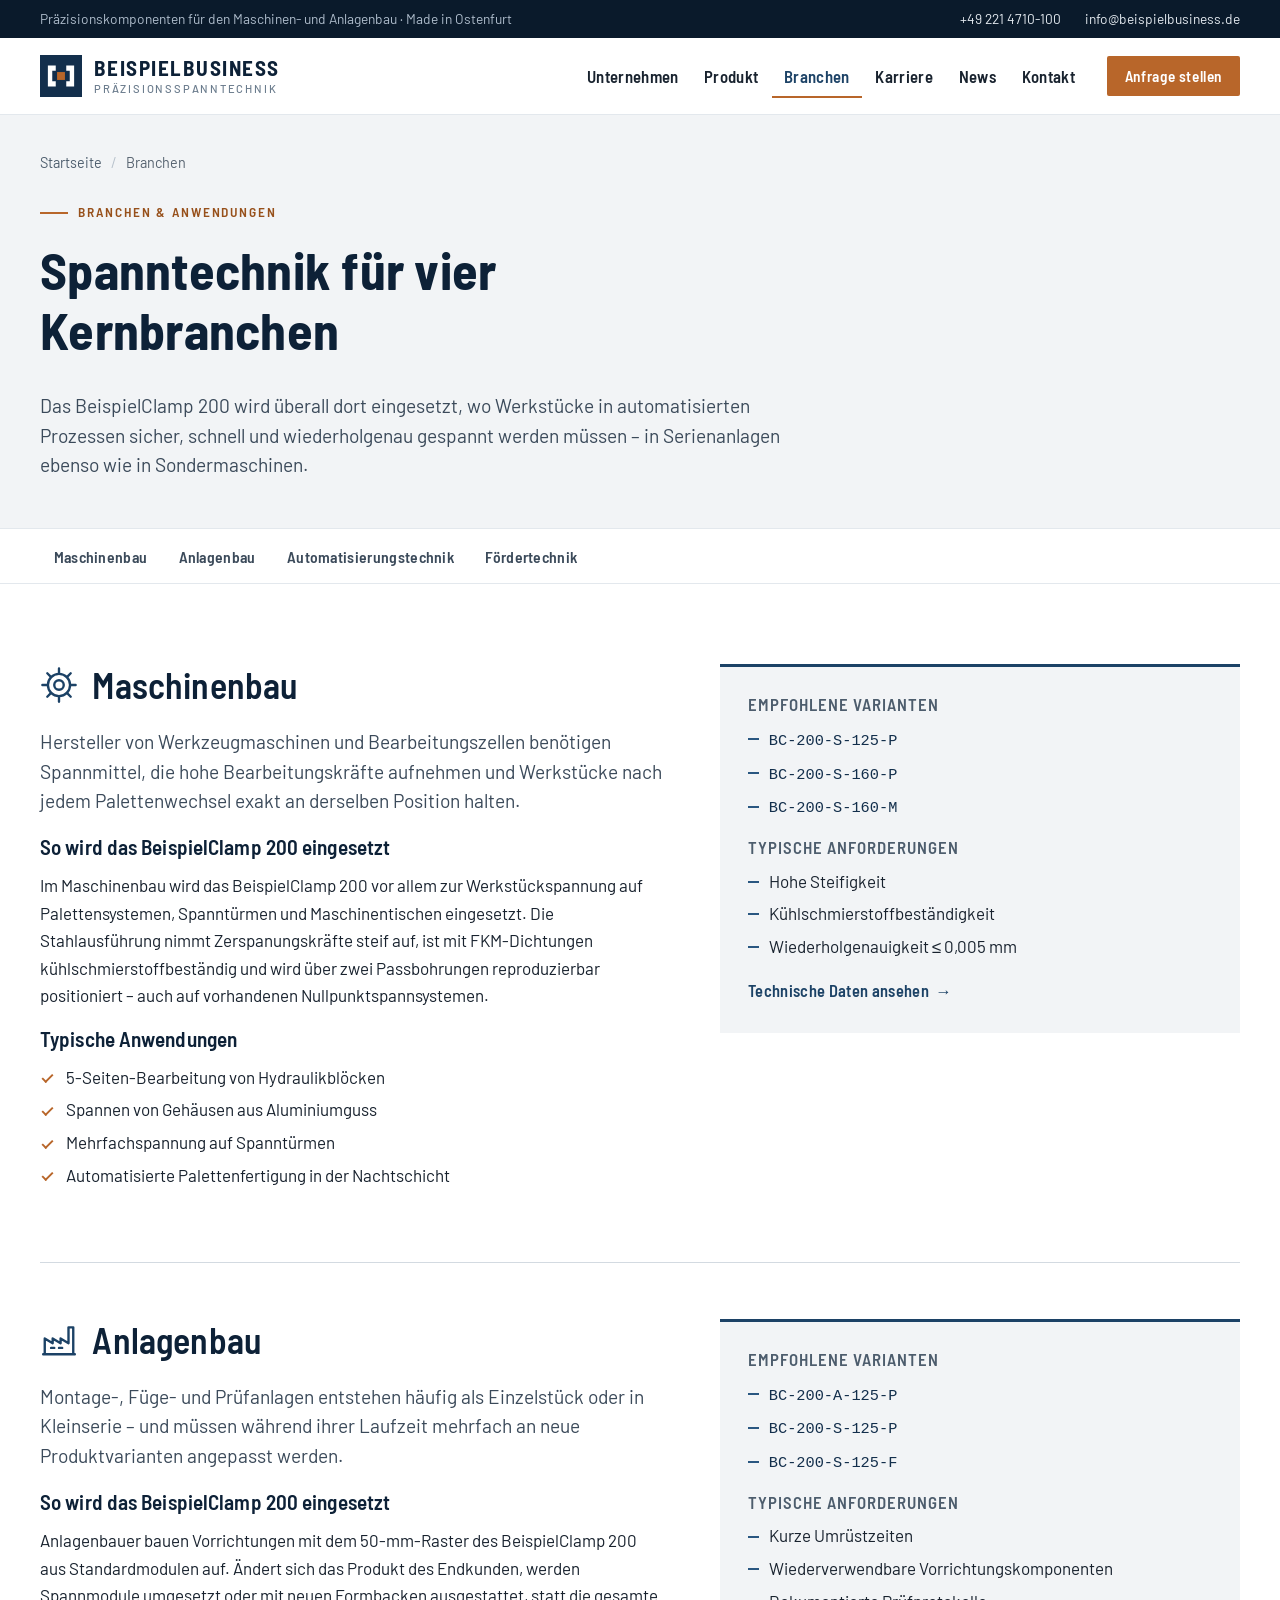
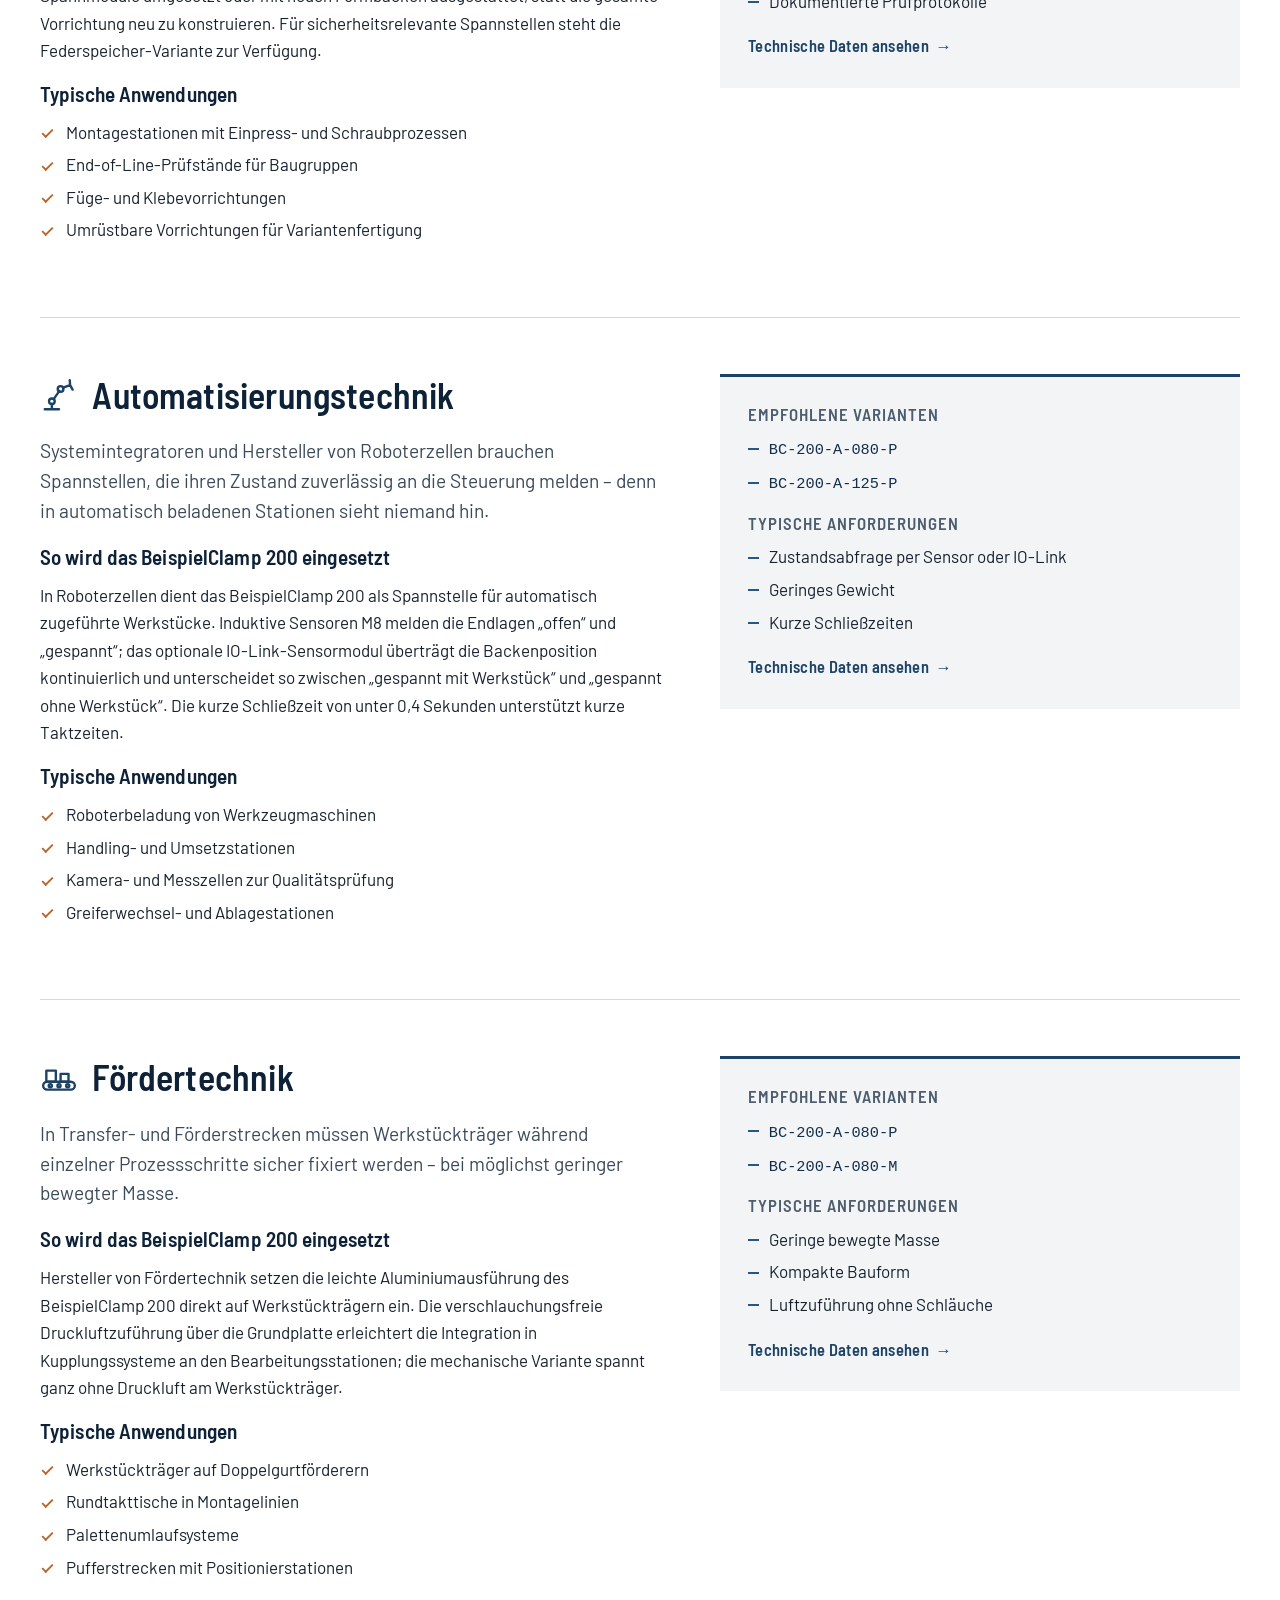
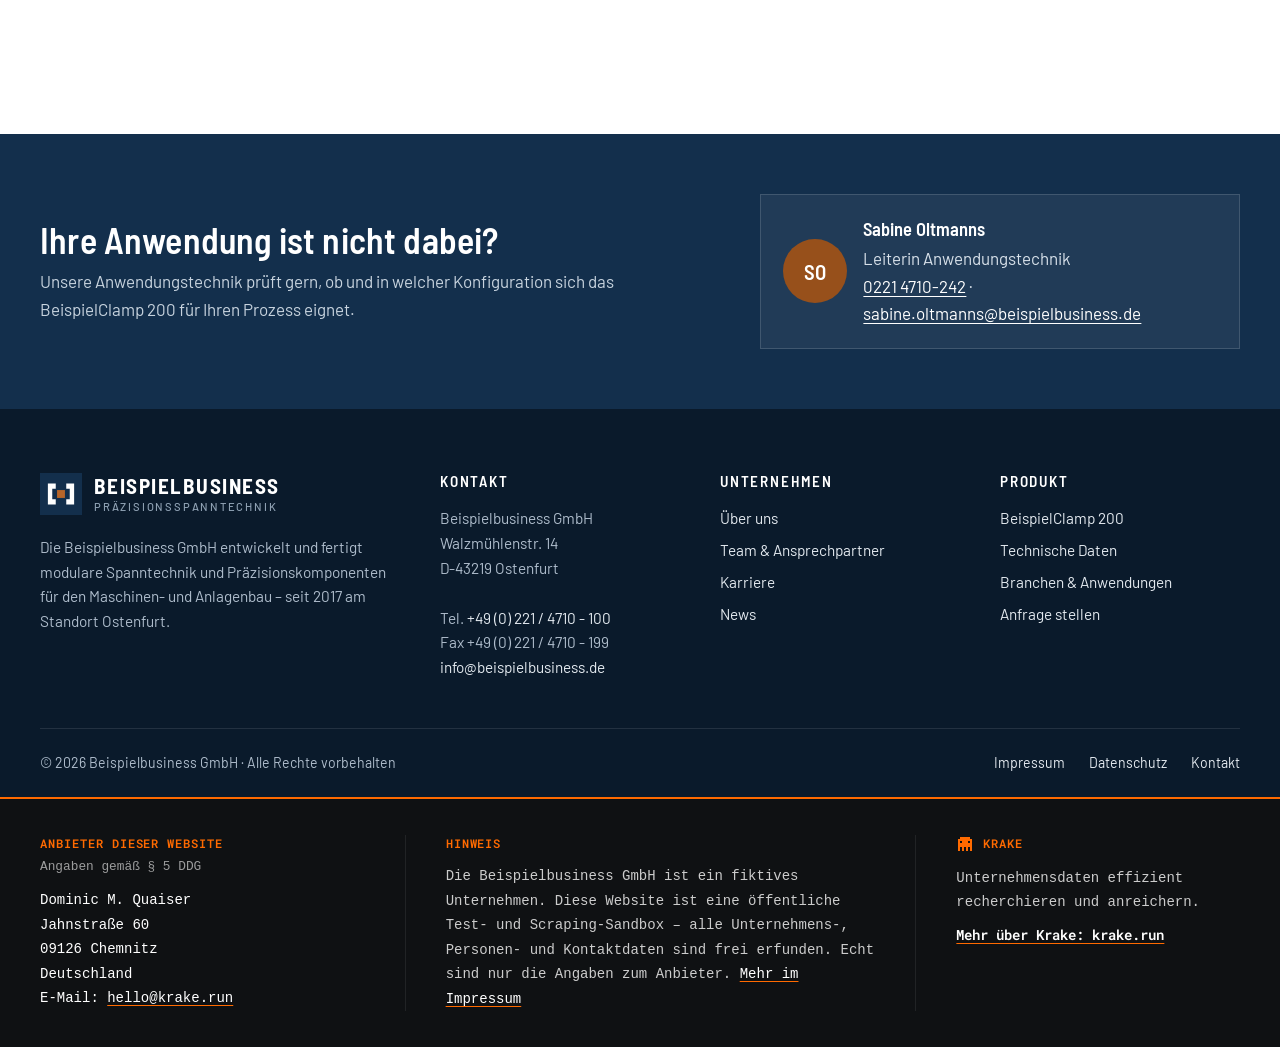
==== commit b85da820: "Echte Anbieterangaben im Footer, Impressum umbenannt, noindex - neue Leiste „Anbieter dieser Website" ====
--- a/branchen/index.html
+++ b/branchen/index.html
@@ -5,7 +5,7 @@
 <meta name="viewport" content="width=device-width, initial-scale=1">
 <title>Branchen & Anwendungen | Beispielbusiness GmbH</title>
 <meta name="description" content="Einsatz des Spannsystems BeispielClamp 200 im Maschinenbau, Anlagenbau, in der Automatisierungstechnik und Fördertechnik – Anwendungen und empfohlene Varianten.">
-<meta name="robots" content="index, follow">
+<meta name="robots" content="noindex, follow">
 <link rel="canonical" href="https://beispielbusiness.de/branchen/">
 <meta property="og:type" content="website">
 <meta property="og:site_name" content="Beispielbusiness GmbH">
@@ -300,7 +300,13 @@
 <p>© 2026 Beispielbusiness GmbH · Alle Rechte vorbehalten</p>
 <ul class="footer-legal"><li><a href="/impressum/">Impressum</a></li><li><a href="/datenschutz/">Datenschutz</a></li><li><a href="/kontakt/">Kontakt</a></li></ul>
 </div>
-<div class="footer-note"><p>Unternehmensdaten effizient recherchieren und anreichern – mehr über Krake: <a href="https://krake.run">krake.run</a></p></div>
+</div>
+<div class="operator-bar" id="anbieter">
+<div class="container operator-inner">
+<section class="operator-col" aria-labelledby="anbieter-titel"><h2 class="operator-label" id="anbieter-titel">Anbieter dieser Website</h2><p class="operator-sub">Angaben gemäß § 5 DDG</p><address>Dominic M. Quaiser<br>Jahnstraße 60<br>09126 Chemnitz<br>Deutschland<br>E-Mail: <a href="mailto:hello@krake.run">hello@krake.run</a></address></section>
+<section class="operator-col" aria-labelledby="hinweis-titel"><h2 class="operator-label" id="hinweis-titel">Hinweis</h2><p>Die Beispielbusiness GmbH ist ein fiktives Unternehmen. Diese Website ist eine öffentliche Test- und Scraping-Sandbox – alle Unternehmens-, Personen- und Kontaktdaten sind frei erfunden. Echt sind nur die Angaben zum Anbieter. <a href="/impressum/">Mehr im Impressum</a></p></section>
+<section class="operator-col operator-krake" aria-labelledby="krake-titel"><h2 class="operator-label" id="krake-titel"><svg class="operator-mark" viewBox="0 0 9 9" shape-rendering="crispEdges" aria-hidden="true" focusable="false"><rect fill="currentColor" x="2" y="1" width="5" height="1"/><rect fill="currentColor" x="1" y="2" width="7" height="1"/><rect fill="currentColor" x="1" y="3" width="1" height="1"/><rect fill="currentColor" x="3" y="3" width="3" height="1"/><rect fill="currentColor" x="7" y="3" width="1" height="1"/><rect fill="currentColor" x="1" y="4" width="7" height="2"/><rect fill="currentColor" x="1" y="6" width="1" height="2"/><rect fill="currentColor" x="3" y="6" width="1" height="2"/><rect fill="currentColor" x="5" y="6" width="1" height="2"/><rect fill="currentColor" x="7" y="6" width="1" height="2"/></svg>Krake</h2><p>Unternehmensdaten effizient recherchieren und anreichern.</p><p><a class="operator-link" href="https://krake.run">Mehr über Krake: krake.run</a></p></section>
+</div>
 </div>
 </footer>
 </body>
--- a/assets/css/style.css
+++ b/assets/css/style.css
@@ -38,6 +38,21 @@
   font-family: "Barlow Semi Condensed";
   src: url("../fonts/barlow-semi-condensed-latin-700-normal.woff2") format("woff2");
   font-weight: 700;
+  font-style: normal;
+  font-display: swap;
+}
+
+@font-face {
+  font-family: "Roboto Mono";
+  src: url("../fonts/roboto-mono-latin-400-normal.woff2") format("woff2");
+  font-weight: 400;
+  font-style: normal;
+  font-display: swap;
+}
+@font-face {
+  font-family: "Roboto Mono";
+  src: url("../fonts/roboto-mono-latin-600-normal.woff2") format("woff2");
+  font-weight: 600;
   font-style: normal;
   font-display: swap;
 }
@@ -70,6 +85,14 @@
 
   --font-body: "Barlow", "Segoe UI", "Helvetica Neue", Arial, sans-serif;
   --font-head: "Barlow Semi Condensed", "Barlow", "Arial Narrow", Arial, sans-serif;
+  --font-mono: "Roboto Mono", ui-monospace, "SFMono-Regular", Menlo, Consolas, monospace;
+
+  /* Anbieter-Leiste im Design von Krake */
+  --krake-bg: #0f1113;
+  --krake-text: #ffffff;
+  --krake-grey: #cccccc;
+  --krake-accent: #ff6a00;
+  --krake-border: rgba(255, 255, 255, 0.08);
 
   --container: 1200px;
   --gutter: 1rem;
@@ -2313,24 +2336,86 @@
   margin: 0;
 }
 
-.footer-note {
-  padding: 0 0 1.6rem;
+/* Anbieter-Leiste (echte Angaben, Krake-Design) */
+.operator-bar {
+  background: var(--krake-bg);
+  border-top: 2px solid var(--krake-accent);
+  color: var(--krake-grey);
+  font-family: var(--font-mono);
+  font-size: 0.875rem;
+  line-height: 1.75;
+}
+
+.operator-inner {
+  display: grid;
+  grid-template-columns: minmax(0, 1fr) minmax(0, 1.45fr) minmax(0, 1fr);
+  gap: 2.5rem;
+  padding-top: 2.25rem;
+  padding-bottom: 2.25rem;
+}
+
+.operator-col + .operator-col {
+  padding-left: 2.5rem;
+  border-left: 1px solid var(--krake-border);
+}
+
+.site-footer .operator-label {
+  display: flex;
+  align-items: center;
+  gap: 0.55rem;
+  margin: 0 0 0.8rem;
+  font-family: var(--font-mono);
+  font-size: 0.75rem;
+  font-weight: 600;
+  line-height: 1.4;
+  letter-spacing: 0.08em;
+  text-transform: uppercase;
+  color: var(--krake-accent);
+}
+
+.operator-bar .operator-sub {
+  margin: -0.5rem 0 0.6rem;
   font-size: 0.8rem;
-  color: #7f92a5;
-}
-
-.footer-note p {
-  margin: 0;
-}
-
-.site-footer .footer-note a {
-  color: #aebccb;
+  color: var(--krake-grey);
+  opacity: 0.75;
+}
+
+.operator-mark {
+  width: 18px;
+  height: 18px;
+  flex-shrink: 0;
+}
+
+.operator-bar address {
+  color: var(--krake-text);
+}
+
+.operator-bar p {
+  margin: 0 0 0.5rem;
+}
+
+.operator-bar p:last-child {
+  margin-bottom: 0;
+}
+
+.site-footer .operator-bar a {
+  color: var(--krake-text);
   text-decoration: underline;
-  text-decoration-color: rgba(174, 188, 203, 0.45);
-}
-
-.site-footer .footer-note a:hover {
-  color: var(--white);
+  text-decoration-color: var(--krake-accent);
+  text-decoration-thickness: 1px;
+  text-underline-offset: 3px;
+}
+
+.site-footer .operator-bar a:hover {
+  color: var(--krake-accent);
+}
+
+.site-footer .operator-bar a:focus-visible {
+  outline-color: var(--krake-accent);
+}
+
+.operator-link {
+  font-weight: 600;
 }
 
 /* Responsive
@@ -2517,6 +2602,20 @@
   }
 }
 
+@media (max-width: 900px) {
+  .operator-inner {
+    grid-template-columns: minmax(0, 1fr);
+    gap: 1.5rem;
+  }
+
+  .operator-col + .operator-col {
+    padding-top: 1.5rem;
+    padding-left: 0;
+    border-left: 0;
+    border-top: 1px solid var(--krake-border);
+  }
+}
+
 @media (max-width: 680px) {
   body {
     font-size: 1rem;
@@ -2758,8 +2857,15 @@
     color: #000;
   }
 
-  .site-footer a {
+  .site-footer a,
+  .operator-bar,
+  .operator-bar address,
+  .site-footer .operator-bar a {
     color: #000;
+  }
+
+  .operator-bar {
+    background: none;
   }
 
   a[href^="http"]::after {
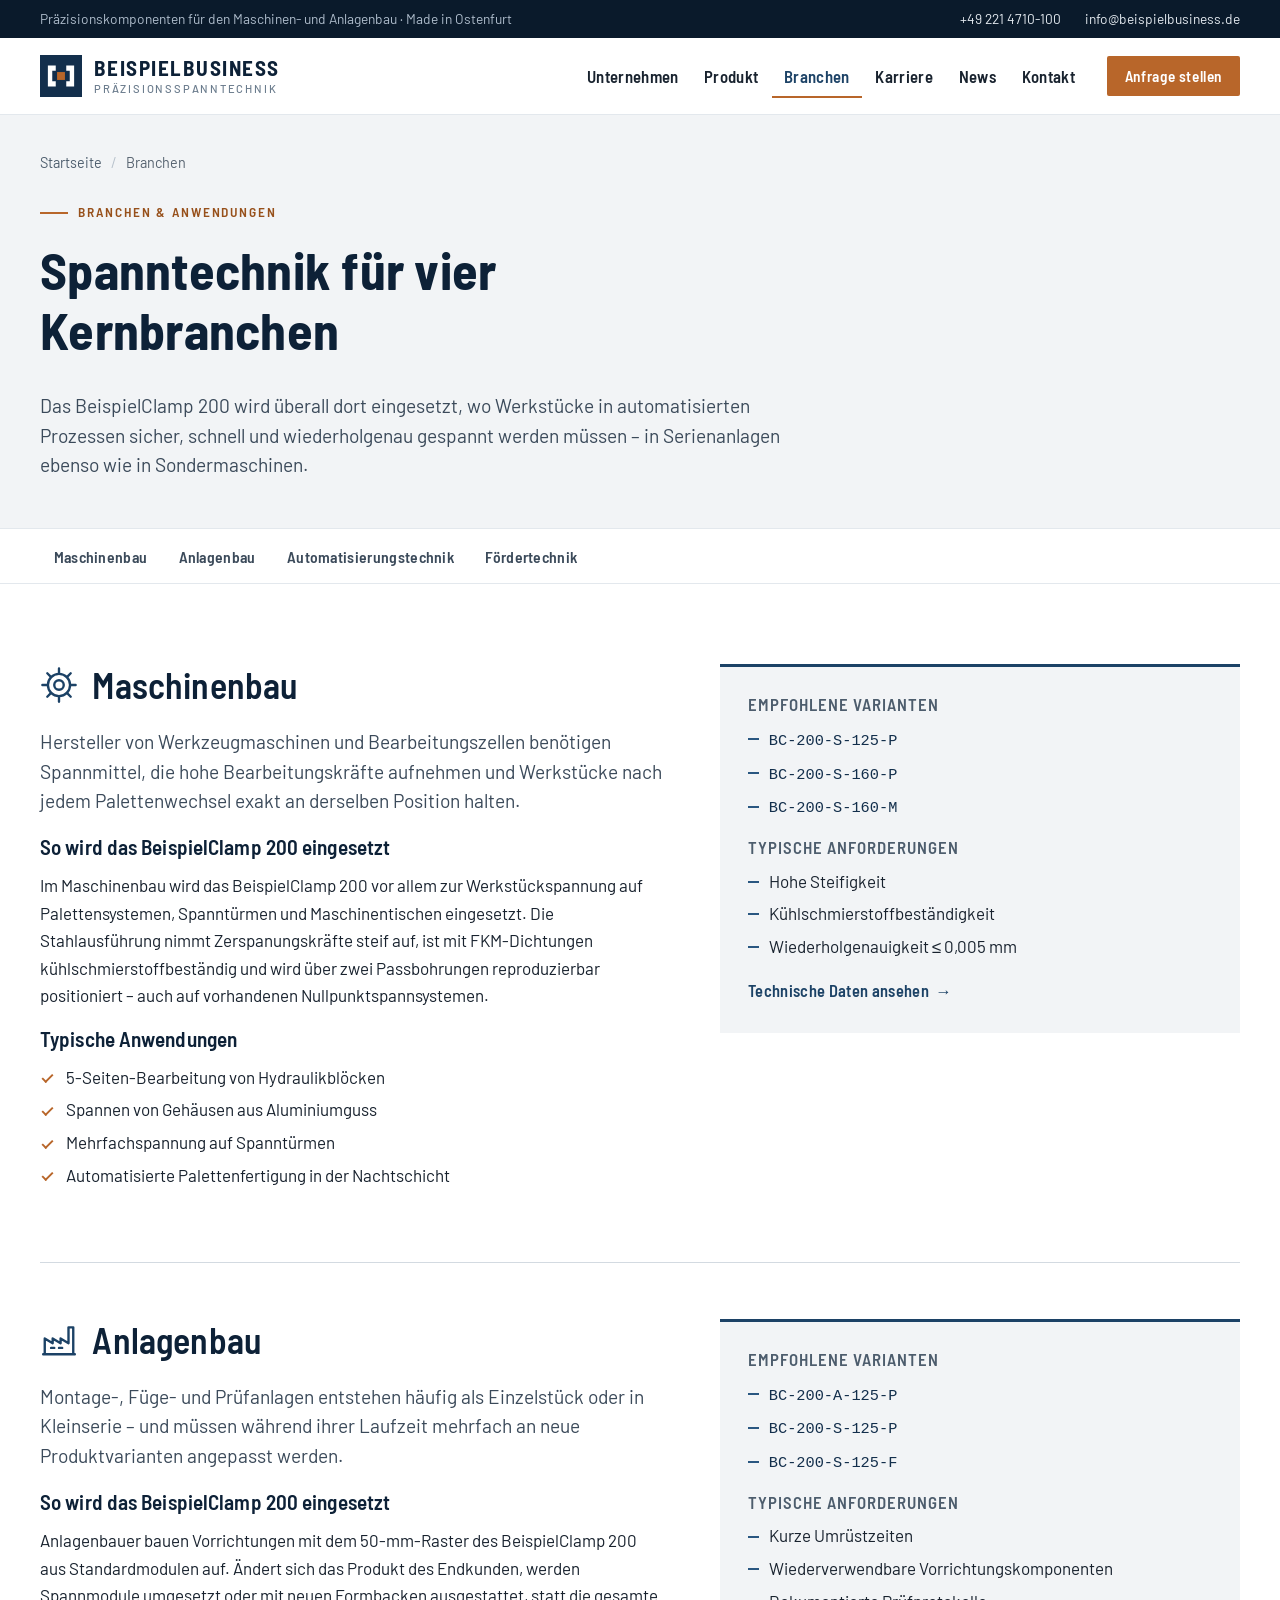
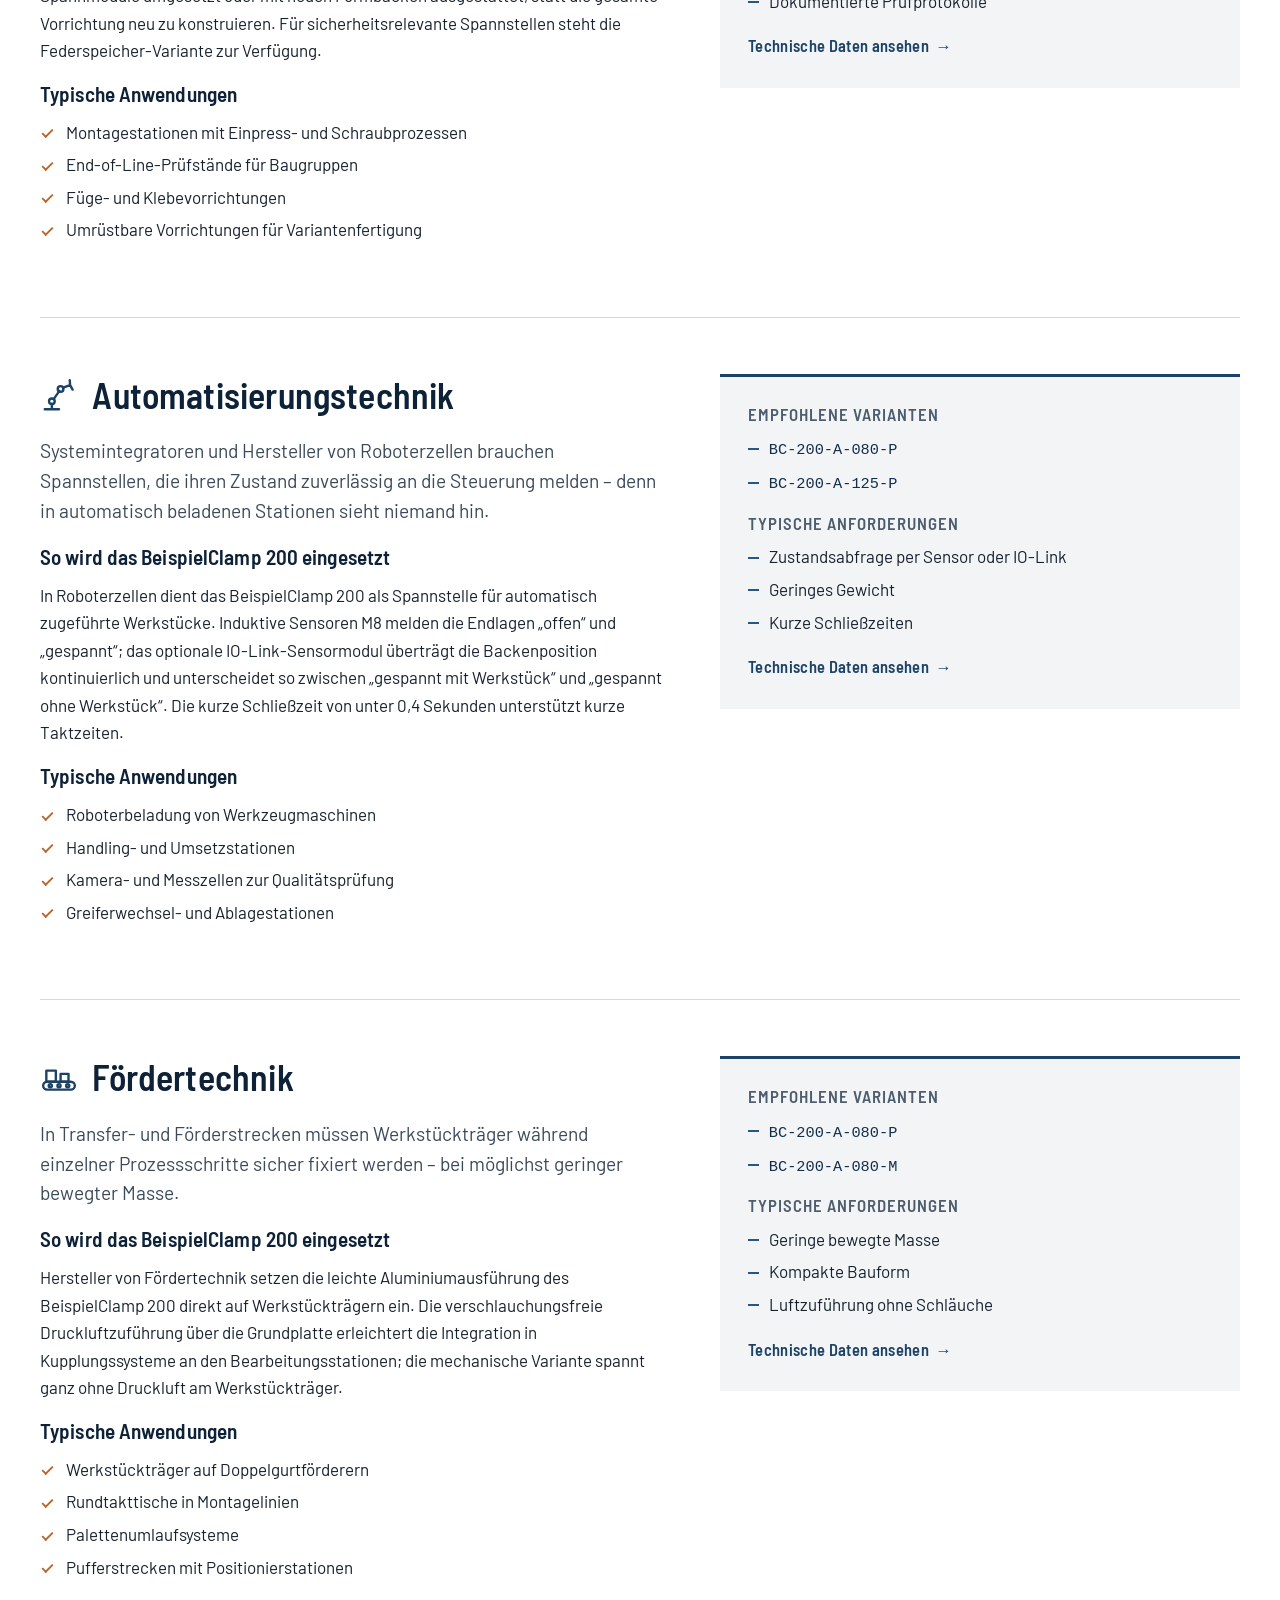
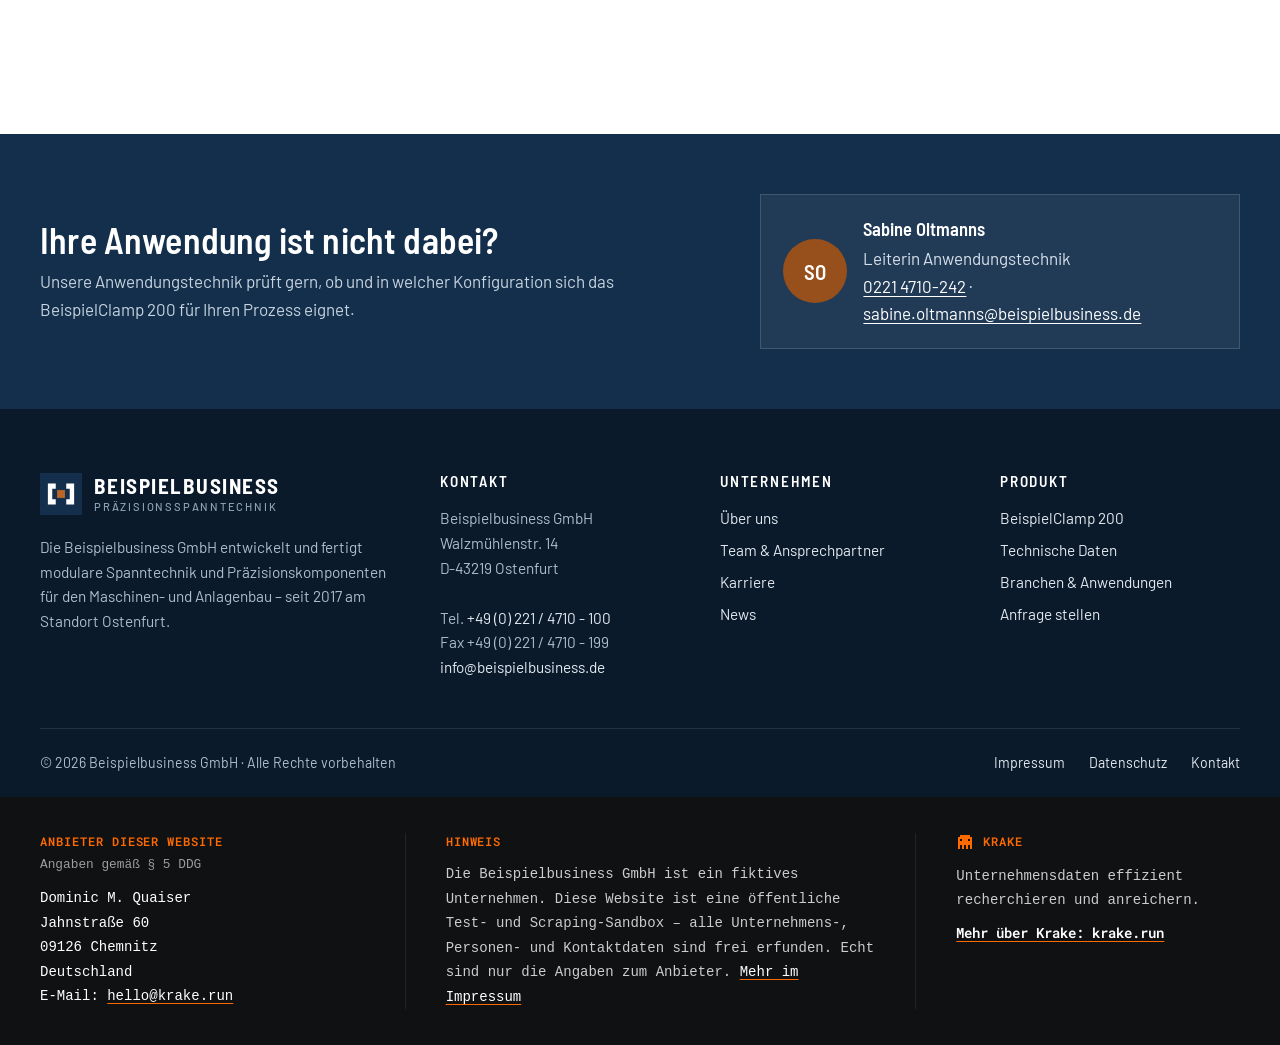
==== commit 9b9d0d37: "Refactor team page HTML structure and improve accessibility features" ====
--- a/branchen/index.html
+++ b/branchen/index.html
@@ -1,33 +1,39 @@
 <!DOCTYPE html>
 <html lang="de">
+
 <head>
-<meta charset="utf-8">
-<meta name="viewport" content="width=device-width, initial-scale=1">
-<title>Branchen & Anwendungen | Beispielbusiness GmbH</title>
-<meta name="description" content="Einsatz des Spannsystems BeispielClamp 200 im Maschinenbau, Anlagenbau, in der Automatisierungstechnik und Fördertechnik – Anwendungen und empfohlene Varianten.">
-<meta name="robots" content="noindex, follow">
-<link rel="canonical" href="https://beispielbusiness.de/branchen/">
-<meta property="og:type" content="website">
-<meta property="og:site_name" content="Beispielbusiness GmbH">
-<meta property="og:locale" content="de_DE">
-<meta property="og:title" content="Branchen & Anwendungen">
-<meta property="og:description" content="Einsatz des Spannsystems BeispielClamp 200 im Maschinenbau, Anlagenbau, in der Automatisierungstechnik und Fördertechnik – Anwendungen und empfohlene Varianten.">
-<meta property="og:url" content="https://beispielbusiness.de/branchen/">
-<meta property="og:image" content="https://beispielbusiness.de/assets/img/og-image.png">
-<meta property="og:image:width" content="1200">
-<meta property="og:image:height" content="630">
-<meta property="og:image:alt" content="Beispielbusiness GmbH – Präzise Spannsysteme für die automatisierte Fertigung">
-<meta name="twitter:card" content="summary_large_image">
-<meta name="theme-color" content="#132f4c">
-<link rel="icon" href="/favicon.ico" sizes="32x32">
-<link rel="icon" href="/assets/img/favicon.svg" type="image/svg+xml">
-<link rel="apple-touch-icon" href="/assets/img/apple-touch-icon.png">
-<link rel="preload" href="/assets/fonts/barlow-latin-400-normal.woff2" as="font" type="font/woff2" crossorigin>
-<link rel="preload" href="/assets/fonts/barlow-semi-condensed-latin-600-normal.woff2" as="font" type="font/woff2" crossorigin>
-<link rel="stylesheet" href="/assets/css/style.css?v=1.0.0">
-<noscript><link rel="stylesheet" href="/assets/css/noscript.css?v=1.0.0"></noscript>
-<script src="/assets/js/main.js?v=1.0.0" defer></script>
-<script type="application/ld+json">
+  <meta charset="utf-8">
+  <meta name="viewport" content="width=device-width, initial-scale=1">
+  <title>Branchen & Anwendungen | Beispielbusiness GmbH</title>
+  <meta name="description"
+    content="Einsatz des Spannsystems BeispielClamp 200 im Maschinenbau, Anlagenbau, in der Automatisierungstechnik und Fördertechnik – Anwendungen und empfohlene Varianten.">
+  <meta name="robots" content="noindex, follow">
+  <link rel="canonical" href="https://beispielbusiness.de/branchen/">
+  <meta property="og:type" content="website">
+  <meta property="og:site_name" content="Beispielbusiness GmbH">
+  <meta property="og:locale" content="de_DE">
+  <meta property="og:title" content="Branchen & Anwendungen">
+  <meta property="og:description"
+    content="Einsatz des Spannsystems BeispielClamp 200 im Maschinenbau, Anlagenbau, in der Automatisierungstechnik und Fördertechnik – Anwendungen und empfohlene Varianten.">
+  <meta property="og:url" content="https://beispielbusiness.de/branchen/">
+  <meta property="og:image" content="https://beispielbusiness.de/assets/img/og-image.png">
+  <meta property="og:image:width" content="1200">
+  <meta property="og:image:height" content="630">
+  <meta property="og:image:alt" content="Beispielbusiness GmbH – Präzise Spannsysteme für die automatisierte Fertigung">
+  <meta name="twitter:card" content="summary_large_image">
+  <meta name="theme-color" content="#132f4c">
+  <link rel="icon" href="/favicon.ico" sizes="32x32">
+  <link rel="icon" href="/assets/img/favicon.svg" type="image/svg+xml">
+  <link rel="apple-touch-icon" href="/assets/img/apple-touch-icon.png">
+  <link rel="preload" href="/assets/fonts/barlow-latin-400-normal.woff2" as="font" type="font/woff2" crossorigin>
+  <link rel="preload" href="/assets/fonts/barlow-semi-condensed-latin-600-normal.woff2" as="font" type="font/woff2"
+    crossorigin>
+  <link rel="stylesheet" href="/assets/css/style.css?v=1.0.0">
+  <noscript>
+    <link rel="stylesheet" href="/assets/css/noscript.css?v=1.0.0">
+  </noscript>
+  <script src="/assets/js/main.js?v=1.0.0" defer></script>
+  <script type="application/ld+json">
 {
   "@context": "https://schema.org",
   "@graph": [
@@ -149,165 +155,344 @@
 }
 </script>
 </head>
+
 <body>
-<a class="skip-link" href="#inhalt">Zum Inhalt springen</a>
-<div class="topbar">
-<div class="container topbar-inner">
-<p class="topbar-claim">Präzisionskomponenten für den Maschinen- und Anlagenbau · Made in Ostenfurt</p>
-<ul class="topbar-contact"><li><a href="tel:+492214710100">+49 221 4710-100</a></li><li><a href="mailto:info@beispielbusiness.de">info@beispielbusiness.de</a></li></ul>
-</div>
-</div>
-<header class="site-header">
-<div class="container header-inner">
-<a class="brand" href="/" aria-label="Beispielbusiness GmbH – zur Startseite"><svg class="brand-mark" viewBox="0 0 48 48" aria-hidden="true" focusable="false"><rect width="48" height="48" fill="#132f4c"/><path d="M9 12h9v6h-4v12h4v6H9z" fill="#ffffff"/><path d="M39 12h-9v6h4v12h-4v6h9z" fill="#ffffff"/><rect x="19.5" y="19.5" width="9" height="9" fill="#b8662a"/></svg><span class="brand-text"><span class="brand-name">Beispielbusiness</span><span class="brand-sub">Präzisionsspanntechnik</span></span></a>
-<button class="nav-toggle" type="button" aria-expanded="false" aria-controls="hauptnavigation"><span class="nav-toggle-icon" aria-hidden="true"></span><span class="nav-toggle-label">Menü</span></button>
-<nav class="site-nav" id="hauptnavigation" aria-label="Hauptnavigation">
-<ul class="nav-list"><li class="has-sub"><a href="/unternehmen/">Unternehmen</a><ul class="sub-nav"><li><a href="/unternehmen/">Profil &amp; Geschichte</a></li><li><a href="/unternehmen/team/">Team &amp; Ansprechpartner</a></li></ul></li><li><a href="/produkte/beispielclamp-200/">Produkt</a></li><li><a href="/branchen/" aria-current="page">Branchen</a></li><li><a href="/karriere/">Karriere</a></li><li><a href="/news/">News</a></li><li><a href="/kontakt/">Kontakt</a></li></ul>
-<a class="btn btn--accent btn--small nav-cta" href="/kontakt/#anfrage">Anfrage stellen</a>
-</nav>
-</div>
-</header>
-<main id="inhalt">
-<section class="page-header">
-  <div class="container">
-    <nav class="breadcrumb" aria-label="Brotkrumennavigation"><ol><li><a href="/">Startseite</a></li><li><span aria-current="page">Branchen</span></li></ol></nav>
-    <p class="kicker">Branchen &amp; Anwendungen</p>
-    <h1>Spanntechnik für vier Kernbranchen</h1>
-    <p class="lead">Das BeispielClamp 200 wird überall dort eingesetzt, wo Werkstücke in automatisierten Prozessen sicher, schnell und wiederholgenau gespannt werden müssen – in Serienanlagen ebenso wie in Sondermaschinen.</p>
-  </div>
-</section>
-
-<nav class="anchor-nav" aria-label="Branchen">
-  <div class="container">
-    <ul>
-      <li><a href="#maschinenbau">Maschinenbau</a></li>
-      <li><a href="#anlagenbau">Anlagenbau</a></li>
-      <li><a href="#automatisierungstechnik">Automatisierungstechnik</a></li>
-      <li><a href="#foerdertechnik">Fördertechnik</a></li>
-    </ul>
-  </div>
-</nav>
-
-<section class="section">
-  <div class="container">
-    
-    <article class="industry" id="maschinenbau" aria-labelledby="maschinenbau-titel">
-      <div>
-        <h2 id="maschinenbau-titel"><svg class="icon" viewBox="0 0 24 24" fill="none" stroke="currentColor" stroke-width="1.5" stroke-linecap="round" stroke-linejoin="round" aria-hidden="true" focusable="false"><circle cx="12" cy="12" r="3"/><circle cx="12" cy="12" r="7"/><path d="M12 1.5v3.5M12 19v3.5M1.5 12H5M19 12h3.5M4.6 4.6l2.4 2.4M17 17l2.4 2.4M4.6 19.4L7 17M17 7l2.4-2.4"/></svg>Maschinenbau</h2>
-        <p class="lead">Hersteller von Werkzeugmaschinen und Bearbeitungszellen benötigen Spannmittel, die hohe Bearbeitungskräfte aufnehmen und Werkstücke nach jedem Palettenwechsel exakt an derselben Position halten.</p>
-        <h3>So wird das BeispielClamp 200 eingesetzt</h3>
-        <p>Im Maschinenbau wird das BeispielClamp 200 vor allem zur Werkstückspannung auf Palettensystemen, Spanntürmen und Maschinentischen eingesetzt. Die Stahlausführung nimmt Zerspanungskräfte steif auf, ist mit FKM-Dichtungen kühlschmierstoffbeständig und wird über zwei Passbohrungen reproduzierbar positioniert – auch auf vorhandenen Nullpunktspannsystemen.</p>
-        <h3>Typische Anwendungen</h3>
-        <ul class="check-list"><li>5-Seiten-Bearbeitung von Hydraulikblöcken</li><li>Spannen von Gehäusen aus Aluminiumguss</li><li>Mehrfachspannung auf Spanntürmen</li><li>Automatisierte Palettenfertigung in der Nachtschicht</li></ul>
-      </div>
-      <aside class="industry-aside" aria-label="Empfehlungen Maschinenbau">
-        <h3>Empfohlene Varianten</h3>
-        <ul class="dash-list"><li><code class="code">BC-200-S-125-P</code></li><li><code class="code">BC-200-S-160-P</code></li><li><code class="code">BC-200-S-160-M</code></li></ul>
-        <h3>Typische Anforderungen</h3>
-        <ul class="dash-list"><li>Hohe Steifigkeit</li><li>Kühlschmierstoffbeständigkeit</li><li>Wiederholgenauigkeit ≤ 0,005 mm</li></ul>
-        <a class="text-link" href="/produkte/beispielclamp-200/#technische-daten">Technische Daten ansehen</a>
-      </aside>
-    </article>
-    <article class="industry" id="anlagenbau" aria-labelledby="anlagenbau-titel">
-      <div>
-        <h2 id="anlagenbau-titel"><svg class="icon" viewBox="0 0 24 24" fill="none" stroke="currentColor" stroke-width="1.5" stroke-linecap="round" stroke-linejoin="round" aria-hidden="true" focusable="false"><path d="M2 21h20M3 21V11l5 3v-3l5 3v-3l5 3V4h3v17"/><path d="M7 17h2M12 17h2"/></svg>Anlagenbau</h2>
-        <p class="lead">Montage-, Füge- und Prüfanlagen entstehen häufig als Einzelstück oder in Kleinserie – und müssen während ihrer Laufzeit mehrfach an neue Produktvarianten angepasst werden.</p>
-        <h3>So wird das BeispielClamp 200 eingesetzt</h3>
-        <p>Anlagenbauer bauen Vorrichtungen mit dem 50-mm-Raster des BeispielClamp 200 aus Standardmodulen auf. Ändert sich das Produkt des Endkunden, werden Spannmodule umgesetzt oder mit neuen Formbacken ausgestattet, statt die gesamte Vorrichtung neu zu konstruieren. Für sicherheitsrelevante Spannstellen steht die Federspeicher-Variante zur Verfügung.</p>
-        <h3>Typische Anwendungen</h3>
-        <ul class="check-list"><li>Montagestationen mit Einpress- und Schraubprozessen</li><li>End-of-Line-Prüfstände für Baugruppen</li><li>Füge- und Klebevorrichtungen</li><li>Umrüstbare Vorrichtungen für Variantenfertigung</li></ul>
-      </div>
-      <aside class="industry-aside" aria-label="Empfehlungen Anlagenbau">
-        <h3>Empfohlene Varianten</h3>
-        <ul class="dash-list"><li><code class="code">BC-200-A-125-P</code></li><li><code class="code">BC-200-S-125-P</code></li><li><code class="code">BC-200-S-125-F</code></li></ul>
-        <h3>Typische Anforderungen</h3>
-        <ul class="dash-list"><li>Kurze Umrüstzeiten</li><li>Wiederverwendbare Vorrichtungskomponenten</li><li>Dokumentierte Prüfprotokolle</li></ul>
-        <a class="text-link" href="/produkte/beispielclamp-200/#technische-daten">Technische Daten ansehen</a>
-      </aside>
-    </article>
-    <article class="industry" id="automatisierungstechnik" aria-labelledby="automatisierungstechnik-titel">
-      <div>
-        <h2 id="automatisierungstechnik-titel"><svg class="icon" viewBox="0 0 24 24" fill="none" stroke="currentColor" stroke-width="1.5" stroke-linecap="round" stroke-linejoin="round" aria-hidden="true" focusable="false"><path d="M3 21h9M7.5 21v-3.5"/><circle cx="7.5" cy="16" r="1.8"/><path d="M8.6 14.6l3.7-5.2"/><circle cx="13" cy="8.2" r="1.8"/><path d="M14.6 7.4l4.4-1.6M19 5.8l1.6 2.8M19 5.8l-.2-3.2"/></svg>Automatisierungstechnik</h2>
-        <p class="lead">Systemintegratoren und Hersteller von Roboterzellen brauchen Spannstellen, die ihren Zustand zuverlässig an die Steuerung melden – denn in automatisch beladenen Stationen sieht niemand hin.</p>
-        <h3>So wird das BeispielClamp 200 eingesetzt</h3>
-        <p>In Roboterzellen dient das BeispielClamp 200 als Spannstelle für automatisch zugeführte Werkstücke. Induktive Sensoren M8 melden die Endlagen „offen“ und „gespannt“; das optionale IO-Link-Sensormodul überträgt die Backenposition kontinuierlich und unterscheidet so zwischen „gespannt mit Werkstück“ und „gespannt ohne Werkstück“. Die kurze Schließzeit von unter 0,4 Sekunden unterstützt kurze Taktzeiten.</p>
-        <h3>Typische Anwendungen</h3>
-        <ul class="check-list"><li>Roboterbeladung von Werkzeugmaschinen</li><li>Handling- und Umsetzstationen</li><li>Kamera- und Messzellen zur Qualitätsprüfung</li><li>Greiferwechsel- und Ablagestationen</li></ul>
-      </div>
-      <aside class="industry-aside" aria-label="Empfehlungen Automatisierungstechnik">
-        <h3>Empfohlene Varianten</h3>
-        <ul class="dash-list"><li><code class="code">BC-200-A-080-P</code></li><li><code class="code">BC-200-A-125-P</code></li></ul>
-        <h3>Typische Anforderungen</h3>
-        <ul class="dash-list"><li>Zustandsabfrage per Sensor oder IO-Link</li><li>Geringes Gewicht</li><li>Kurze Schließzeiten</li></ul>
-        <a class="text-link" href="/produkte/beispielclamp-200/#technische-daten">Technische Daten ansehen</a>
-      </aside>
-    </article>
-    <article class="industry" id="foerdertechnik" aria-labelledby="foerdertechnik-titel">
-      <div>
-        <h2 id="foerdertechnik-titel"><svg class="icon" viewBox="0 0 24 24" fill="none" stroke="currentColor" stroke-width="1.5" stroke-linecap="round" stroke-linejoin="round" aria-hidden="true" focusable="false"><rect x="2" y="15" width="20" height="5" rx="2.5"/><circle cx="6.5" cy="17.5" r="1"/><circle cx="12" cy="17.5" r="1"/><circle cx="17.5" cy="17.5" r="1"/><rect x="4" y="8" width="6" height="7"/><rect x="13" y="10" width="5" height="5"/></svg>Fördertechnik</h2>
-        <p class="lead">In Transfer- und Förderstrecken müssen Werkstückträger während einzelner Prozessschritte sicher fixiert werden – bei möglichst geringer bewegter Masse.</p>
-        <h3>So wird das BeispielClamp 200 eingesetzt</h3>
-        <p>Hersteller von Fördertechnik setzen die leichte Aluminiumausführung des BeispielClamp 200 direkt auf Werkstückträgern ein. Die verschlauchungsfreie Druckluftzuführung über die Grundplatte erleichtert die Integration in Kupplungssysteme an den Bearbeitungsstationen; die mechanische Variante spannt ganz ohne Druckluft am Werkstückträger.</p>
-        <h3>Typische Anwendungen</h3>
-        <ul class="check-list"><li>Werkstückträger auf Doppelgurtförderern</li><li>Rundtakttische in Montagelinien</li><li>Palettenumlaufsysteme</li><li>Pufferstrecken mit Positionierstationen</li></ul>
-      </div>
-      <aside class="industry-aside" aria-label="Empfehlungen Fördertechnik">
-        <h3>Empfohlene Varianten</h3>
-        <ul class="dash-list"><li><code class="code">BC-200-A-080-P</code></li><li><code class="code">BC-200-A-080-M</code></li></ul>
-        <h3>Typische Anforderungen</h3>
-        <ul class="dash-list"><li>Geringe bewegte Masse</li><li>Kompakte Bauform</li><li>Luftzuführung ohne Schläuche</li></ul>
-        <a class="text-link" href="/produkte/beispielclamp-200/#technische-daten">Technische Daten ansehen</a>
-      </aside>
-    </article>
-  </div>
-</section>
-
-<section class="cta-band" aria-labelledby="cta-branchen">
-  <div class="container cta-inner">
-    <div>
-      <h2 id="cta-branchen">Ihre Anwendung ist nicht dabei?</h2>
-      <p>Unsere Anwendungstechnik prüft gern, ob und in welcher Konfiguration sich das BeispielClamp 200 für Ihren Prozess eignet.</p>
-    </div>
-    <div class="cta-person">
-      <span class="avatar" aria-hidden="true">SO</span>
-      <div>
-        <strong>Sabine Oltmanns</strong>
-        Leiterin Anwendungstechnik<br>
-        <a href="tel:+492214710242">0221 4710-242</a> · <a href="mailto:sabine.oltmanns@beispielbusiness.de">sabine.oltmanns@beispielbusiness.de</a>
-      </div>
+  <a class="skip-link" href="#inhalt">Zum Inhalt springen</a>
+  <div class="topbar">
+    <div class="container topbar-inner">
+      <p class="topbar-claim">Präzisionskomponenten für den Maschinen- und Anlagenbau · Made in Ostenfurt</p>
+      <ul class="topbar-contact">
+        <li><a href="tel:+492214710100">+49 221 4710-100</a></li>
+        <li><a href="mailto:info@beispielbusiness.de">info@beispielbusiness.de</a></li>
+      </ul>
     </div>
   </div>
-</section>
-</main>
-<footer class="site-footer">
-<div class="container">
-<div class="footer-main">
-<div class="footer-brand"><a class="brand" href="/" aria-label="Beispielbusiness GmbH – zur Startseite"><svg class="brand-mark" viewBox="0 0 48 48" aria-hidden="true" focusable="false"><rect width="48" height="48" fill="#132f4c"/><path d="M9 12h9v6h-4v12h4v6H9z" fill="#ffffff"/><path d="M39 12h-9v6h4v12h-4v6h9z" fill="#ffffff"/><rect x="19.5" y="19.5" width="9" height="9" fill="#b8662a"/></svg><span class="brand-text"><span class="brand-name">Beispielbusiness</span><span class="brand-sub">Präzisionsspanntechnik</span></span></a><p>Die Beispielbusiness GmbH entwickelt und fertigt modulare Spanntechnik und Präzisionskomponenten für den Maschinen- und Anlagenbau – seit 2017 am Standort Ostenfurt.</p></div>
-<div>
-<h2>Kontakt</h2>
-<address>Beispielbusiness GmbH<br>Walzmühlenstr. 14<br>D-43219 Ostenfurt<br><br>Tel. <a href="tel:+492214710100">+49 (0) 221 / 4710 - 100</a><br>Fax +49 (0) 221 / 4710 - 199<br><a href="mailto:info@beispielbusiness.de">info@beispielbusiness.de</a></address>
-</div>
-<div>
-<h2>Unternehmen</h2>
-<ul class="footer-links"><li><a href="/unternehmen/">Über uns</a></li><li><a href="/unternehmen/team/">Team &amp; Ansprechpartner</a></li><li><a href="/karriere/">Karriere</a></li><li><a href="/news/">News</a></li></ul>
-</div>
-<div>
-<h2>Produkt</h2>
-<ul class="footer-links"><li><a href="/produkte/beispielclamp-200/">BeispielClamp 200</a></li><li><a href="/produkte/beispielclamp-200/#technische-daten">Technische Daten</a></li><li><a href="/branchen/">Branchen &amp; Anwendungen</a></li><li><a href="/kontakt/#anfrage">Anfrage stellen</a></li></ul>
-</div>
-</div>
-<div class="footer-bottom">
-<p>© 2026 Beispielbusiness GmbH · Alle Rechte vorbehalten</p>
-<ul class="footer-legal"><li><a href="/impressum/">Impressum</a></li><li><a href="/datenschutz/">Datenschutz</a></li><li><a href="/kontakt/">Kontakt</a></li></ul>
-</div>
-</div>
-<div class="operator-bar" id="anbieter">
-<div class="container operator-inner">
-<section class="operator-col" aria-labelledby="anbieter-titel"><h2 class="operator-label" id="anbieter-titel">Anbieter dieser Website</h2><p class="operator-sub">Angaben gemäß § 5 DDG</p><address>Dominic M. Quaiser<br>Jahnstraße 60<br>09126 Chemnitz<br>Deutschland<br>E-Mail: <a href="mailto:hello@krake.run">hello@krake.run</a></address></section>
-<section class="operator-col" aria-labelledby="hinweis-titel"><h2 class="operator-label" id="hinweis-titel">Hinweis</h2><p>Die Beispielbusiness GmbH ist ein fiktives Unternehmen. Diese Website ist eine öffentliche Test- und Scraping-Sandbox – alle Unternehmens-, Personen- und Kontaktdaten sind frei erfunden. Echt sind nur die Angaben zum Anbieter. <a href="/impressum/">Mehr im Impressum</a></p></section>
-<section class="operator-col operator-krake" aria-labelledby="krake-titel"><h2 class="operator-label" id="krake-titel"><svg class="operator-mark" viewBox="0 0 9 9" shape-rendering="crispEdges" aria-hidden="true" focusable="false"><rect fill="currentColor" x="2" y="1" width="5" height="1"/><rect fill="currentColor" x="1" y="2" width="7" height="1"/><rect fill="currentColor" x="1" y="3" width="1" height="1"/><rect fill="currentColor" x="3" y="3" width="3" height="1"/><rect fill="currentColor" x="7" y="3" width="1" height="1"/><rect fill="currentColor" x="1" y="4" width="7" height="2"/><rect fill="currentColor" x="1" y="6" width="1" height="2"/><rect fill="currentColor" x="3" y="6" width="1" height="2"/><rect fill="currentColor" x="5" y="6" width="1" height="2"/><rect fill="currentColor" x="7" y="6" width="1" height="2"/></svg>Krake</h2><p>Unternehmensdaten effizient recherchieren und anreichern.</p><p><a class="operator-link" href="https://krake.run">Mehr über Krake: krake.run</a></p></section>
-</div>
-</div>
-</footer>
+  <header class="site-header">
+    <div class="container header-inner">
+      <a class="brand" href="/" aria-label="Beispielbusiness GmbH – zur Startseite"><svg class="brand-mark"
+          viewBox="0 0 48 48" aria-hidden="true" focusable="false">
+          <rect width="48" height="48" fill="#132f4c" />
+          <path d="M9 12h9v6h-4v12h4v6H9z" fill="#ffffff" />
+          <path d="M39 12h-9v6h4v12h-4v6h9z" fill="#ffffff" />
+          <rect x="19.5" y="19.5" width="9" height="9" fill="#b8662a" />
+        </svg><span class="brand-text"><span class="brand-name">Beispielbusiness</span><span
+            class="brand-sub">Präzisionsspanntechnik</span></span></a>
+      <button class="nav-toggle" type="button" aria-expanded="false" aria-controls="hauptnavigation"><span
+          class="nav-toggle-icon" aria-hidden="true"></span><span class="nav-toggle-label">Menü</span></button>
+      <nav class="site-nav" id="hauptnavigation" aria-label="Hauptnavigation">
+        <ul class="nav-list">
+          <li class="has-sub"><a href="/unternehmen/">Unternehmen</a>
+            <ul class="sub-nav">
+              <li><a href="/unternehmen/">Profil &amp; Geschichte</a></li>
+              <li><a href="/unternehmen/team/">Team &amp; Ansprechpartner</a></li>
+            </ul>
+          </li>
+          <li><a href="/produkte/beispielclamp-200/">Produkt</a></li>
+          <li><a href="/branchen/" aria-current="page">Branchen</a></li>
+          <li><a href="/karriere/">Karriere</a></li>
+          <li><a href="/news/">News</a></li>
+          <li><a href="/kontakt/">Kontakt</a></li>
+        </ul>
+        <a class="btn btn--accent btn--small nav-cta" href="/kontakt/#anfrage">Anfrage stellen</a>
+      </nav>
+    </div>
+  </header>
+  <main id="inhalt">
+    <section class="page-header">
+      <div class="container">
+        <nav class="breadcrumb" aria-label="Brotkrumennavigation">
+          <ol>
+            <li><a href="/">Startseite</a></li>
+            <li><span aria-current="page">Branchen</span></li>
+          </ol>
+        </nav>
+        <p class="kicker">Branchen &amp; Anwendungen</p>
+        <h1>Spanntechnik für vier Kernbranchen</h1>
+        <p class="lead">Das BeispielClamp 200 wird überall dort eingesetzt, wo Werkstücke in automatisierten Prozessen
+          sicher, schnell und wiederholgenau gespannt werden müssen – in Serienanlagen ebenso wie in Sondermaschinen.
+        </p>
+      </div>
+    </section>
+
+    <nav class="anchor-nav" aria-label="Branchen">
+      <div class="container">
+        <ul>
+          <li><a href="#maschinenbau">Maschinenbau</a></li>
+          <li><a href="#anlagenbau">Anlagenbau</a></li>
+          <li><a href="#automatisierungstechnik">Automatisierungstechnik</a></li>
+          <li><a href="#foerdertechnik">Fördertechnik</a></li>
+        </ul>
+      </div>
+    </nav>
+
+    <section class="section">
+      <div class="container">
+
+        <article class="industry" id="maschinenbau" aria-labelledby="maschinenbau-titel">
+          <div>
+            <h2 id="maschinenbau-titel"><svg class="icon" viewBox="0 0 24 24" fill="none" stroke="currentColor"
+                stroke-width="1.5" stroke-linecap="round" stroke-linejoin="round" aria-hidden="true" focusable="false">
+                <circle cx="12" cy="12" r="3" />
+                <circle cx="12" cy="12" r="7" />
+                <path
+                  d="M12 1.5v3.5M12 19v3.5M1.5 12H5M19 12h3.5M4.6 4.6l2.4 2.4M17 17l2.4 2.4M4.6 19.4L7 17M17 7l2.4-2.4" />
+              </svg>Maschinenbau</h2>
+            <p class="lead">Hersteller von Werkzeugmaschinen und Bearbeitungszellen benötigen Spannmittel, die hohe
+              Bearbeitungskräfte aufnehmen und Werkstücke nach jedem Palettenwechsel exakt an derselben Position halten.
+            </p>
+            <h3>So wird das BeispielClamp 200 eingesetzt</h3>
+            <p>Im Maschinenbau wird das BeispielClamp 200 vor allem zur Werkstückspannung auf Palettensystemen,
+              Spanntürmen und Maschinentischen eingesetzt. Die Stahlausführung nimmt Zerspanungskräfte steif auf, ist
+              mit FKM-Dichtungen kühlschmierstoffbeständig und wird über zwei Passbohrungen reproduzierbar positioniert
+              – auch auf vorhandenen Nullpunktspannsystemen.</p>
+            <h3>Typische Anwendungen</h3>
+            <ul class="check-list">
+              <li>5-Seiten-Bearbeitung von Hydraulikblöcken</li>
+              <li>Spannen von Gehäusen aus Aluminiumguss</li>
+              <li>Mehrfachspannung auf Spanntürmen</li>
+              <li>Automatisierte Palettenfertigung in der Nachtschicht</li>
+            </ul>
+          </div>
+          <aside class="industry-aside" aria-label="Empfehlungen Maschinenbau">
+            <h3>Empfohlene Varianten</h3>
+            <ul class="dash-list">
+              <li><code class="code">BC-200-S-125-P</code></li>
+              <li><code class="code">BC-200-S-160-P</code></li>
+              <li><code class="code">BC-200-S-160-M</code></li>
+            </ul>
+            <h3>Typische Anforderungen</h3>
+            <ul class="dash-list">
+              <li>Hohe Steifigkeit</li>
+              <li>Kühlschmierstoffbeständigkeit</li>
+              <li>Wiederholgenauigkeit ≤ 0,005 mm</li>
+            </ul>
+            <a class="text-link" href="/produkte/beispielclamp-200/#technische-daten">Technische Daten ansehen</a>
+          </aside>
+        </article>
+        <article class="industry" id="anlagenbau" aria-labelledby="anlagenbau-titel">
+          <div>
+            <h2 id="anlagenbau-titel"><svg class="icon" viewBox="0 0 24 24" fill="none" stroke="currentColor"
+                stroke-width="1.5" stroke-linecap="round" stroke-linejoin="round" aria-hidden="true" focusable="false">
+                <path d="M2 21h20M3 21V11l5 3v-3l5 3v-3l5 3V4h3v17" />
+                <path d="M7 17h2M12 17h2" />
+              </svg>Anlagenbau</h2>
+            <p class="lead">Montage-, Füge- und Prüfanlagen entstehen häufig als Einzelstück oder in Kleinserie – und
+              müssen während ihrer Laufzeit mehrfach an neue Produktvarianten angepasst werden.</p>
+            <h3>So wird das BeispielClamp 200 eingesetzt</h3>
+            <p>Anlagenbauer bauen Vorrichtungen mit dem 50-mm-Raster des BeispielClamp 200 aus Standardmodulen auf.
+              Ändert sich das Produkt des Endkunden, werden Spannmodule umgesetzt oder mit neuen Formbacken
+              ausgestattet, statt die gesamte Vorrichtung neu zu konstruieren. Für sicherheitsrelevante Spannstellen
+              steht die Federspeicher-Variante zur Verfügung.</p>
+            <h3>Typische Anwendungen</h3>
+            <ul class="check-list">
+              <li>Montagestationen mit Einpress- und Schraubprozessen</li>
+              <li>End-of-Line-Prüfstände für Baugruppen</li>
+              <li>Füge- und Klebevorrichtungen</li>
+              <li>Umrüstbare Vorrichtungen für Variantenfertigung</li>
+            </ul>
+          </div>
+          <aside class="industry-aside" aria-label="Empfehlungen Anlagenbau">
+            <h3>Empfohlene Varianten</h3>
+            <ul class="dash-list">
+              <li><code class="code">BC-200-A-125-P</code></li>
+              <li><code class="code">BC-200-S-125-P</code></li>
+              <li><code class="code">BC-200-S-125-F</code></li>
+            </ul>
+            <h3>Typische Anforderungen</h3>
+            <ul class="dash-list">
+              <li>Kurze Umrüstzeiten</li>
+              <li>Wiederverwendbare Vorrichtungskomponenten</li>
+              <li>Dokumentierte Prüfprotokolle</li>
+            </ul>
+            <a class="text-link" href="/produkte/beispielclamp-200/#technische-daten">Technische Daten ansehen</a>
+          </aside>
+        </article>
+        <article class="industry" id="automatisierungstechnik" aria-labelledby="automatisierungstechnik-titel">
+          <div>
+            <h2 id="automatisierungstechnik-titel"><svg class="icon" viewBox="0 0 24 24" fill="none"
+                stroke="currentColor" stroke-width="1.5" stroke-linecap="round" stroke-linejoin="round"
+                aria-hidden="true" focusable="false">
+                <path d="M3 21h9M7.5 21v-3.5" />
+                <circle cx="7.5" cy="16" r="1.8" />
+                <path d="M8.6 14.6l3.7-5.2" />
+                <circle cx="13" cy="8.2" r="1.8" />
+                <path d="M14.6 7.4l4.4-1.6M19 5.8l1.6 2.8M19 5.8l-.2-3.2" />
+              </svg>Automatisierungstechnik</h2>
+            <p class="lead">Systemintegratoren und Hersteller von Roboterzellen brauchen Spannstellen, die ihren Zustand
+              zuverlässig an die Steuerung melden – denn in automatisch beladenen Stationen sieht niemand hin.</p>
+            <h3>So wird das BeispielClamp 200 eingesetzt</h3>
+            <p>In Roboterzellen dient das BeispielClamp 200 als Spannstelle für automatisch zugeführte Werkstücke.
+              Induktive Sensoren M8 melden die Endlagen „offen“ und „gespannt“; das optionale IO-Link-Sensormodul
+              überträgt die Backenposition kontinuierlich und unterscheidet so zwischen „gespannt mit Werkstück“ und
+              „gespannt ohne Werkstück“. Die kurze Schließzeit von unter 0,4 Sekunden unterstützt kurze Taktzeiten.</p>
+            <h3>Typische Anwendungen</h3>
+            <ul class="check-list">
+              <li>Roboterbeladung von Werkzeugmaschinen</li>
+              <li>Handling- und Umsetzstationen</li>
+              <li>Kamera- und Messzellen zur Qualitätsprüfung</li>
+              <li>Greiferwechsel- und Ablagestationen</li>
+            </ul>
+          </div>
+          <aside class="industry-aside" aria-label="Empfehlungen Automatisierungstechnik">
+            <h3>Empfohlene Varianten</h3>
+            <ul class="dash-list">
+              <li><code class="code">BC-200-A-080-P</code></li>
+              <li><code class="code">BC-200-A-125-P</code></li>
+            </ul>
+            <h3>Typische Anforderungen</h3>
+            <ul class="dash-list">
+              <li>Zustandsabfrage per Sensor oder IO-Link</li>
+              <li>Geringes Gewicht</li>
+              <li>Kurze Schließzeiten</li>
+            </ul>
+            <a class="text-link" href="/produkte/beispielclamp-200/#technische-daten">Technische Daten ansehen</a>
+          </aside>
+        </article>
+        <article class="industry" id="foerdertechnik" aria-labelledby="foerdertechnik-titel">
+          <div>
+            <h2 id="foerdertechnik-titel"><svg class="icon" viewBox="0 0 24 24" fill="none" stroke="currentColor"
+                stroke-width="1.5" stroke-linecap="round" stroke-linejoin="round" aria-hidden="true" focusable="false">
+                <rect x="2" y="15" width="20" height="5" rx="2.5" />
+                <circle cx="6.5" cy="17.5" r="1" />
+                <circle cx="12" cy="17.5" r="1" />
+                <circle cx="17.5" cy="17.5" r="1" />
+                <rect x="4" y="8" width="6" height="7" />
+                <rect x="13" y="10" width="5" height="5" />
+              </svg>Fördertechnik</h2>
+            <p class="lead">In Transfer- und Förderstrecken müssen Werkstückträger während einzelner Prozessschritte
+              sicher fixiert werden – bei möglichst geringer bewegter Masse.</p>
+            <h3>So wird das BeispielClamp 200 eingesetzt</h3>
+            <p>Hersteller von Fördertechnik setzen die leichte Aluminiumausführung des BeispielClamp 200 direkt auf
+              Werkstückträgern ein. Die verschlauchungsfreie Druckluftzuführung über die Grundplatte erleichtert die
+              Integration in Kupplungssysteme an den Bearbeitungsstationen; die mechanische Variante spannt ganz ohne
+              Druckluft am Werkstückträger.</p>
+            <h3>Typische Anwendungen</h3>
+            <ul class="check-list">
+              <li>Werkstückträger auf Doppelgurtförderern</li>
+              <li>Rundtakttische in Montagelinien</li>
+              <li>Palettenumlaufsysteme</li>
+              <li>Pufferstrecken mit Positionierstationen</li>
+            </ul>
+          </div>
+          <aside class="industry-aside" aria-label="Empfehlungen Fördertechnik">
+            <h3>Empfohlene Varianten</h3>
+            <ul class="dash-list">
+              <li><code class="code">BC-200-A-080-P</code></li>
+              <li><code class="code">BC-200-A-080-M</code></li>
+            </ul>
+            <h3>Typische Anforderungen</h3>
+            <ul class="dash-list">
+              <li>Geringe bewegte Masse</li>
+              <li>Kompakte Bauform</li>
+              <li>Luftzuführung ohne Schläuche</li>
+            </ul>
+            <a class="text-link" href="/produkte/beispielclamp-200/#technische-daten">Technische Daten ansehen</a>
+          </aside>
+        </article>
+      </div>
+    </section>
+
+    <section class="cta-band" aria-labelledby="cta-branchen">
+      <div class="container cta-inner">
+        <div>
+          <h2 id="cta-branchen">Ihre Anwendung ist nicht dabei?</h2>
+          <p>Unsere Anwendungstechnik prüft gern, ob und in welcher Konfiguration sich das BeispielClamp 200 für Ihren
+            Prozess eignet.</p>
+        </div>
+        <div class="cta-person">
+          <span class="avatar" aria-hidden="true">SO</span>
+          <div>
+            <strong>Sabine Oltmanns</strong>
+            Leiterin Anwendungstechnik<br>
+            <a href="tel:+492214710242">0221 4710-242</a> · <a
+              href="mailto:sabine.oltmanns@beispielbusiness.de">sabine.oltmanns@beispielbusiness.de</a>
+          </div>
+        </div>
+      </div>
+    </section>
+  </main>
+  <footer class="site-footer">
+    <div class="container">
+      <div class="footer-main">
+        <div class="footer-brand"><a class="brand" href="/" aria-label="Beispielbusiness GmbH – zur Startseite"><svg
+              class="brand-mark" viewBox="0 0 48 48" aria-hidden="true" focusable="false">
+              <rect width="48" height="48" fill="#132f4c" />
+              <path d="M9 12h9v6h-4v12h4v6H9z" fill="#ffffff" />
+              <path d="M39 12h-9v6h4v12h-4v6h9z" fill="#ffffff" />
+              <rect x="19.5" y="19.5" width="9" height="9" fill="#b8662a" />
+            </svg><span class="brand-text"><span class="brand-name">Beispielbusiness</span><span
+                class="brand-sub">Präzisionsspanntechnik</span></span></a>
+          <p>Die Beispielbusiness GmbH entwickelt und fertigt modulare Spanntechnik und Präzisionskomponenten für den
+            Maschinen- und Anlagenbau – seit 2017 am Standort Ostenfurt.</p>
+        </div>
+        <div>
+          <h2>Kontakt</h2>
+          <address>Beispielbusiness GmbH<br>Walzmühlenstr. 14<br>D-43219 Ostenfurt<br><br>Tel. <a
+              href="tel:+492214710100">+49 (0) 221 / 4710 - 100</a><br>Fax +49 (0) 221 / 4710 - 199<br><a
+              href="mailto:info@beispielbusiness.de">info@beispielbusiness.de</a></address>
+        </div>
+        <div>
+          <h2>Unternehmen</h2>
+          <ul class="footer-links">
+            <li><a href="/unternehmen/">Über uns</a></li>
+            <li><a href="/unternehmen/team/">Team &amp; Ansprechpartner</a></li>
+            <li><a href="/karriere/">Karriere</a></li>
+            <li><a href="/news/">News</a></li>
+          </ul>
+        </div>
+        <div>
+          <h2>Produkt</h2>
+          <ul class="footer-links">
+            <li><a href="/produkte/beispielclamp-200/">BeispielClamp 200</a></li>
+            <li><a href="/produkte/beispielclamp-200/#technische-daten">Technische Daten</a></li>
+            <li><a href="/branchen/">Branchen &amp; Anwendungen</a></li>
+            <li><a href="/kontakt/#anfrage">Anfrage stellen</a></li>
+          </ul>
+        </div>
+      </div>
+      <div class="footer-bottom">
+        <p>© 2026 Beispielbusiness GmbH · Alle Rechte vorbehalten</p>
+        <ul class="footer-legal">
+          <li><a href="/impressum/">Impressum</a></li>
+          <li><a href="/datenschutz/">Datenschutz</a></li>
+          <li><a href="/kontakt/">Kontakt</a></li>
+        </ul>
+      </div>
+    </div>
+    <div class="operator-bar" id="anbieter">
+      <div class="container operator-inner">
+        <section class="operator-col" aria-labelledby="anbieter-titel">
+          <h2 class="operator-label" id="anbieter-titel">Anbieter dieser Website</h2>
+          <p class="operator-sub">Angaben gemäß § 5 DDG</p>
+          <address>Dominic M. Quaiser<br>Jahnstraße 60<br>09126 Chemnitz<br>Deutschland<br>E-Mail: <a
+              href="mailto:hello@krake.run">hello@krake.run</a></address>
+        </section>
+        <section class="operator-col" aria-labelledby="hinweis-titel">
+          <h2 class="operator-label" id="hinweis-titel">Hinweis</h2>
+          <p>Die Beispielbusiness GmbH ist ein fiktives Unternehmen. Diese Website ist eine öffentliche Test- und
+            Scraping-Sandbox – alle Unternehmens-, Personen- und Kontaktdaten sind frei erfunden. Echt sind nur die
+            Angaben zum Anbieter. <a href="/impressum/">Mehr im Impressum</a></p>
+        </section>
+        <section class="operator-col operator-krake" aria-labelledby="krake-titel">
+          <h2 class="operator-label" id="krake-titel"><svg class="operator-mark" viewBox="0 0 9 9"
+              shape-rendering="crispEdges" aria-hidden="true" focusable="false">
+              <rect fill="currentColor" x="2" y="1" width="5" height="1" />
+              <rect fill="currentColor" x="1" y="2" width="7" height="1" />
+              <rect fill="currentColor" x="1" y="3" width="1" height="1" />
+              <rect fill="currentColor" x="3" y="3" width="3" height="1" />
+              <rect fill="currentColor" x="7" y="3" width="1" height="1" />
+              <rect fill="currentColor" x="1" y="4" width="7" height="2" />
+              <rect fill="currentColor" x="1" y="6" width="1" height="2" />
+              <rect fill="currentColor" x="3" y="6" width="1" height="2" />
+              <rect fill="currentColor" x="5" y="6" width="1" height="2" />
+              <rect fill="currentColor" x="7" y="6" width="1" height="2" />
+            </svg>Krake</h2>
+          <p>Unternehmensdaten effizient recherchieren und anreichern.</p>
+          <p><a class="operator-link" href="https://krake.run">Mehr über Krake: krake.run</a></p>
+        </section>
+      </div>
+    </div>
+  </footer>
 </body>
-</html>
+
+</html>
--- a/assets/css/style.css
+++ b/assets/css/style.css
@@ -13,6 +13,7 @@
   font-style: normal;
   font-display: swap;
 }
+
 @font-face {
   font-family: "Barlow";
   src: url("../fonts/barlow-latin-500-normal.woff2") format("woff2");
@@ -20,6 +21,7 @@
   font-style: normal;
   font-display: swap;
 }
+
 @font-face {
   font-family: "Barlow";
   src: url("../fonts/barlow-latin-600-normal.woff2") format("woff2");
@@ -27,6 +29,7 @@
   font-style: normal;
   font-display: swap;
 }
+
 @font-face {
   font-family: "Barlow Semi Condensed";
   src: url("../fonts/barlow-semi-condensed-latin-600-normal.woff2") format("woff2");
@@ -34,6 +37,7 @@
   font-style: normal;
   font-display: swap;
 }
+
 @font-face {
   font-family: "Barlow Semi Condensed";
   src: url("../fonts/barlow-semi-condensed-latin-700-normal.woff2") format("woff2");
@@ -49,6 +53,7 @@
   font-style: normal;
   font-display: swap;
 }
+
 @font-face {
   font-family: "Roboto Mono";
   src: url("../fonts/roboto-mono-latin-600-normal.woff2") format("woff2");
@@ -188,7 +193,7 @@
   padding-left: 1.2em;
 }
 
-li + li {
+li+li {
   margin-top: 0.3em;
 }
 
@@ -690,7 +695,7 @@
   margin: 0;
 }
 
-.nav-list > li > a {
+.nav-list>li>a {
   display: block;
   padding: 0.55rem 0.75rem;
   font-family: var(--font-head);
@@ -896,7 +901,7 @@
   border: 1px solid var(--grey-200);
 }
 
-.card > :last-child {
+.card> :last-child {
   margin-bottom: 0;
 }
 
@@ -1248,7 +1253,7 @@
   overflow-wrap: anywhere;
 }
 
-.aside-box + .aside-box {
+.aside-box+.aside-box {
   margin-top: 1.5rem;
 }
 
@@ -1316,7 +1321,7 @@
   color: var(--muted);
 }
 
-.breadcrumb li + li::before {
+.breadcrumb li+li::before {
   content: "/";
   margin: 0 0.55rem;
   color: var(--grey-400);
@@ -1683,11 +1688,11 @@
   overflow-wrap: anywhere;
 }
 
-.team-group + .team-group {
+.team-group+.team-group {
   margin-top: 4rem;
 }
 
-.team-group > h2 {
+.team-group>h2 {
   font-size: 1.5rem;
   margin-bottom: 0.5rem;
 }
@@ -1801,7 +1806,7 @@
   border-top: 3px solid var(--navy-700);
 }
 
-.job + .job {
+.job+.job {
   margin-top: 2rem;
 }
 
@@ -2016,7 +2021,7 @@
   background: var(--copper-dark);
 }
 
-.cta-person > div {
+.cta-person>div {
   min-width: 0;
   overflow-wrap: anywhere;
 }
@@ -2305,7 +2310,7 @@
   list-style: none;
 }
 
-.footer-links li + li {
+.footer-links li+li {
   margin-top: 0.45rem;
 }
 
@@ -2339,7 +2344,6 @@
 /* Anbieter-Leiste (echte Angaben, Krake-Design) */
 .operator-bar {
   background: var(--krake-bg);
-  border-top: 2px solid var(--krake-accent);
   color: var(--krake-grey);
   font-family: var(--font-mono);
   font-size: 0.875rem;
@@ -2354,7 +2358,7 @@
   padding-bottom: 2.25rem;
 }
 
-.operator-col + .operator-col {
+.operator-col+.operator-col {
   padding-left: 2.5rem;
   border-left: 1px solid var(--krake-border);
 }
@@ -2415,6 +2419,7 @@
 }
 
 .operator-link {
+  color: var(--krake-accent);
   font-weight: 600;
 }
 
@@ -2447,7 +2452,7 @@
     border-top: 1px solid var(--grey-200);
   }
 
-  .nav-list > li > a {
+  .nav-list>li>a {
     padding: 0.55rem 0.55rem;
   }
 }
@@ -2474,11 +2479,11 @@
     align-items: stretch;
   }
 
-  .nav-list > li {
+  .nav-list>li {
     border-top: 1px solid var(--grey-200);
   }
 
-  .nav-list > li > a {
+  .nav-list>li>a {
     padding: 0.85rem 0.25rem;
     font-size: 1.12rem;
   }
@@ -2608,7 +2613,7 @@
     gap: 1.5rem;
   }
 
-  .operator-col + .operator-col {
+  .operator-col+.operator-col {
     padding-top: 1.5rem;
     padding-left: 0;
     border-left: 0;
@@ -2824,6 +2829,7 @@
 /* Druck
    ------------------------------------------------------------------------ */
 @media print {
+
   .topbar,
   .site-nav,
   .nav-toggle,
@@ -2872,4 +2878,4 @@
     content: " (" attr(href) ")";
     font-size: 0.85em;
   }
-}
+}
--- a/assets/css/noscript.css
+++ b/assets/css/noscript.css
@@ -12,4 +12,4 @@
     border: 0;
     box-shadow: none;
   }
-}
+}
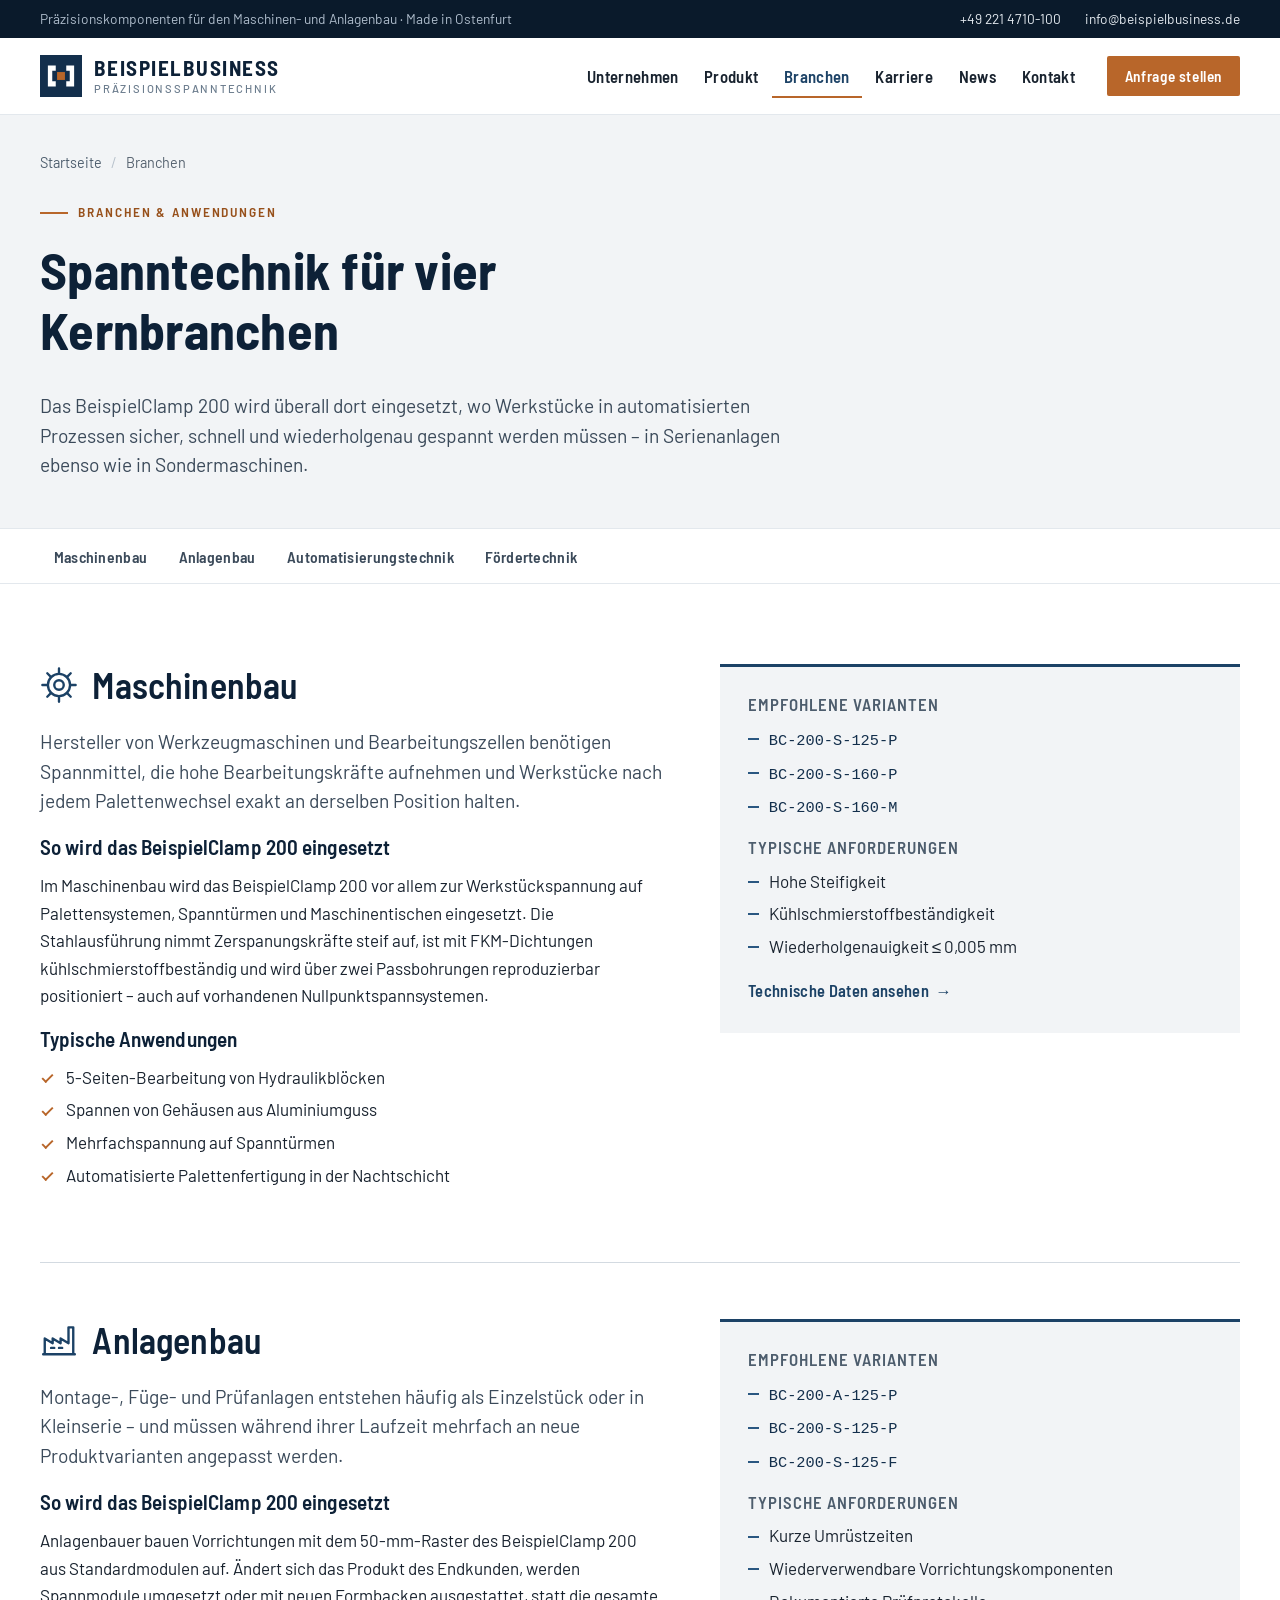
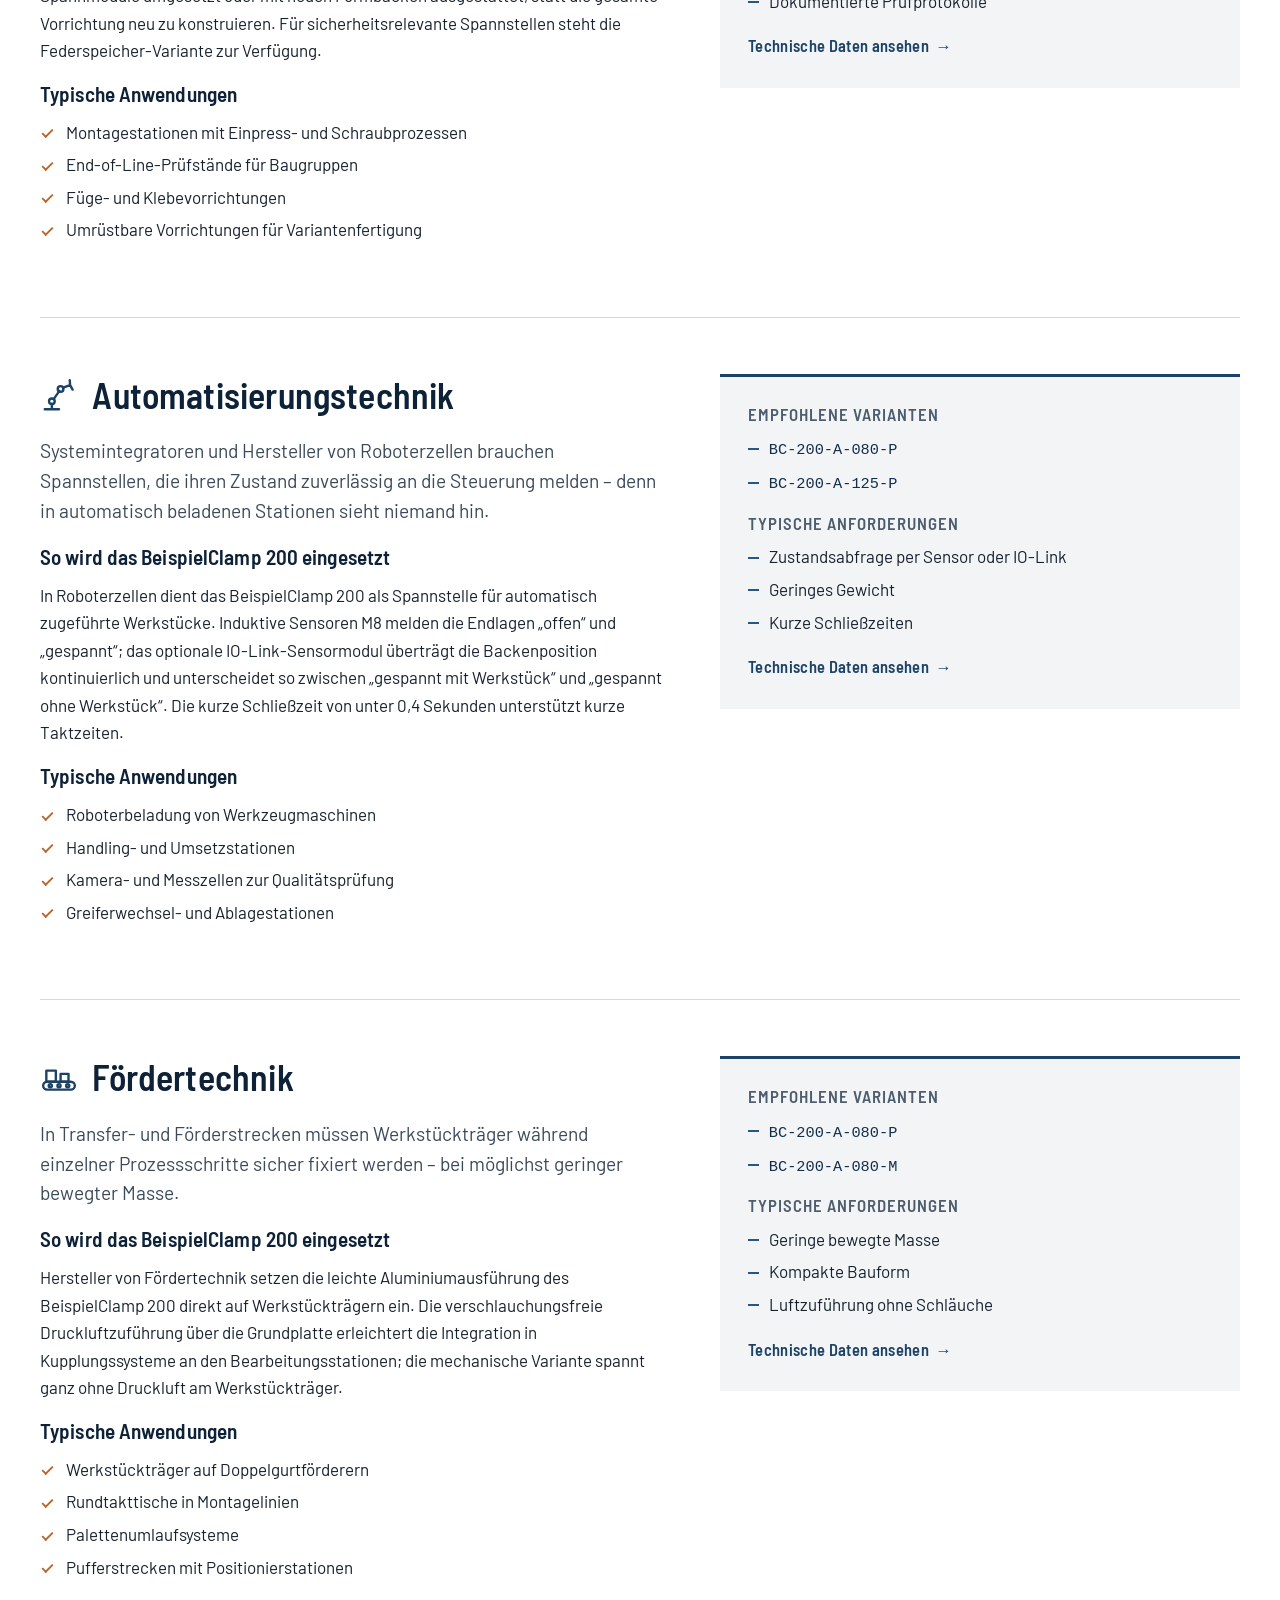
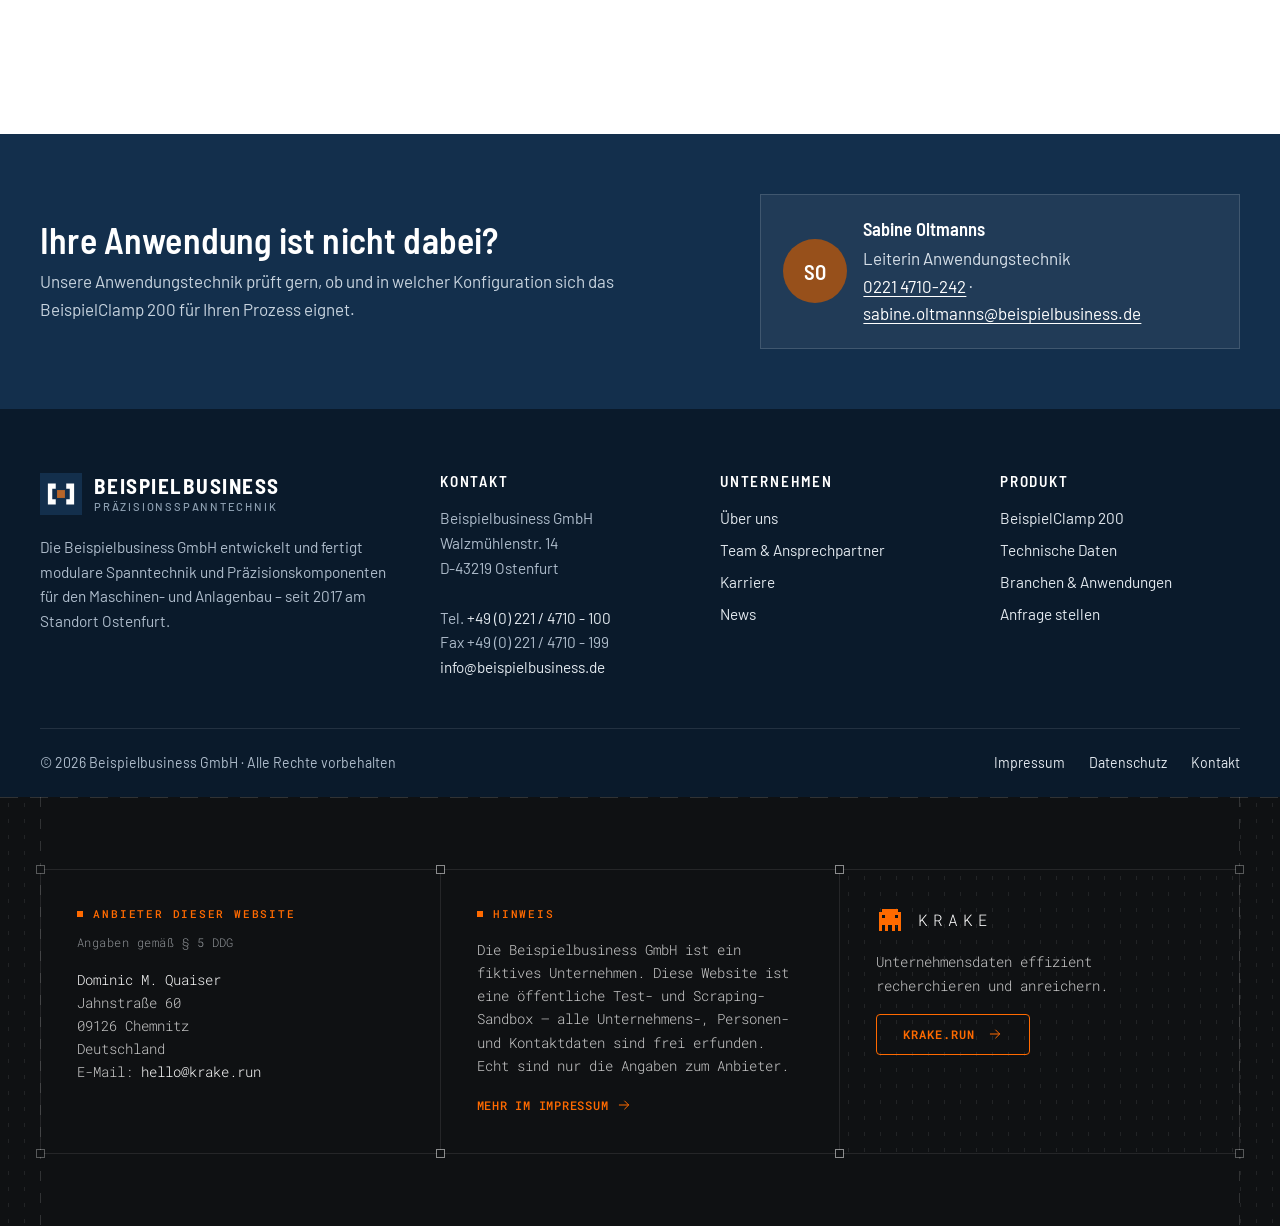
==== commit 14679563: "Restyle the operator bar (#anbieter) in the krake.run design The provider bar at the bottom of every" ====
--- a/branchen/index.html
+++ b/branchen/index.html
@@ -28,11 +28,11 @@
   <link rel="preload" href="/assets/fonts/barlow-latin-400-normal.woff2" as="font" type="font/woff2" crossorigin>
   <link rel="preload" href="/assets/fonts/barlow-semi-condensed-latin-600-normal.woff2" as="font" type="font/woff2"
     crossorigin>
-  <link rel="stylesheet" href="/assets/css/style.css?v=1.0.0">
+  <link rel="stylesheet" href="/assets/css/style.css?v=1.3.0">
   <noscript>
     <link rel="stylesheet" href="/assets/css/noscript.css?v=1.0.0">
   </noscript>
-  <script src="/assets/js/main.js?v=1.0.0" defer></script>
+  <script src="/assets/js/main.js?v=1.3.0" defer></script>
   <script type="application/ld+json">
 {
   "@context": "https://schema.org",
@@ -460,36 +460,70 @@
       </div>
     </div>
     <div class="operator-bar" id="anbieter">
-      <div class="container operator-inner">
-        <section class="operator-col" aria-labelledby="anbieter-titel">
-          <h2 class="operator-label" id="anbieter-titel">Anbieter dieser Website</h2>
-          <p class="operator-sub">Angaben gemäß § 5 DDG</p>
-          <address>Dominic M. Quaiser<br>Jahnstraße 60<br>09126 Chemnitz<br>Deutschland<br>E-Mail: <a
-              href="mailto:hello@krake.run">hello@krake.run</a></address>
-        </section>
-        <section class="operator-col" aria-labelledby="hinweis-titel">
-          <h2 class="operator-label" id="hinweis-titel">Hinweis</h2>
-          <p>Die Beispielbusiness GmbH ist ein fiktives Unternehmen. Diese Website ist eine öffentliche Test- und
-            Scraping-Sandbox – alle Unternehmens-, Personen- und Kontaktdaten sind frei erfunden. Echt sind nur die
-            Angaben zum Anbieter. <a href="/impressum/">Mehr im Impressum</a></p>
-        </section>
-        <section class="operator-col operator-krake" aria-labelledby="krake-titel">
-          <h2 class="operator-label" id="krake-titel"><svg class="operator-mark" viewBox="0 0 9 9"
-              shape-rendering="crispEdges" aria-hidden="true" focusable="false">
-              <rect fill="currentColor" x="2" y="1" width="5" height="1" />
-              <rect fill="currentColor" x="1" y="2" width="7" height="1" />
-              <rect fill="currentColor" x="1" y="3" width="1" height="1" />
-              <rect fill="currentColor" x="3" y="3" width="3" height="1" />
-              <rect fill="currentColor" x="7" y="3" width="1" height="1" />
-              <rect fill="currentColor" x="1" y="4" width="7" height="2" />
-              <rect fill="currentColor" x="1" y="6" width="1" height="2" />
-              <rect fill="currentColor" x="3" y="6" width="1" height="2" />
-              <rect fill="currentColor" x="5" y="6" width="1" height="2" />
-              <rect fill="currentColor" x="7" y="6" width="1" height="2" />
-            </svg>Krake</h2>
-          <p>Unternehmensdaten effizient recherchieren und anreichern.</p>
-          <p><a class="operator-link" href="https://krake.run">Mehr über Krake: krake.run</a></p>
-        </section>
+      <div class="operator-frame">
+        <div class="operator-cells">
+          <section class="operator-cell" aria-labelledby="anbieter-titel">
+            <h2 class="operator-eyebrow" id="anbieter-titel">Anbieter dieser Website</h2>
+            <p class="operator-sub">Angaben gemäß § 5 DDG</p>
+            <address>Dominic M. Quaiser<br>Jahnstraße 60<br>09126 Chemnitz<br>Deutschland<br>E-Mail: <a
+                href="mailto:hello@krake.run">hello@krake.run</a></address>
+          </section>
+          <section class="operator-cell operator-notice" aria-labelledby="hinweis-titel">
+            <h2 class="operator-eyebrow" id="hinweis-titel">Hinweis</h2>
+            <p>Die Beispielbusiness GmbH ist ein fiktives Unternehmen. Diese Website ist eine öffentliche Test- und
+              Scraping-Sandbox – alle Unternehmens-, Personen- und Kontaktdaten sind frei erfunden. Echt sind nur die
+              Angaben zum Anbieter.</p>
+            <p><a class="operator-arrow-link" href="/impressum/">Mehr im Impressum<svg class="operator-arrow" viewBox="0 0 24 24" aria-hidden="true" focusable="false"><path d="M5 12h14M13 6l6 6-6 6" /></svg></a></p>
+          </section>
+          <section class="operator-cell operator-krake" aria-labelledby="krake-titel">
+            <h2 class="operator-logo" id="krake-titel"><svg class="operator-mark" viewBox="0 0 9 9"
+                shape-rendering="crispEdges" aria-hidden="true" focusable="false">
+                <rect class="operator-pixel" x="2" y="1" width="1" height="1" />
+                <rect class="operator-pixel" x="3" y="1" width="1" height="1" />
+                <rect class="operator-pixel" x="4" y="1" width="1" height="1" />
+                <rect class="operator-pixel" x="5" y="1" width="1" height="1" />
+                <rect class="operator-pixel" x="6" y="1" width="1" height="1" />
+                <rect class="operator-pixel" x="1" y="2" width="1" height="1" />
+                <rect class="operator-pixel" x="2" y="2" width="1" height="1" />
+                <rect class="operator-pixel" x="3" y="2" width="1" height="1" />
+                <rect class="operator-pixel" x="4" y="2" width="1" height="1" />
+                <rect class="operator-pixel" x="5" y="2" width="1" height="1" />
+                <rect class="operator-pixel" x="6" y="2" width="1" height="1" />
+                <rect class="operator-pixel" x="7" y="2" width="1" height="1" />
+                <rect class="operator-pixel" x="1" y="3" width="1" height="1" />
+                <rect class="operator-pixel" x="3" y="3" width="1" height="1" />
+                <rect class="operator-pixel" x="4" y="3" width="1" height="1" />
+                <rect class="operator-pixel" x="5" y="3" width="1" height="1" />
+                <rect class="operator-pixel" x="7" y="3" width="1" height="1" />
+                <rect class="operator-pixel" x="1" y="4" width="1" height="1" />
+                <rect class="operator-pixel" x="2" y="4" width="1" height="1" />
+                <rect class="operator-pixel" x="3" y="4" width="1" height="1" />
+                <rect class="operator-pixel" x="4" y="4" width="1" height="1" />
+                <rect class="operator-pixel" x="5" y="4" width="1" height="1" />
+                <rect class="operator-pixel" x="6" y="4" width="1" height="1" />
+                <rect class="operator-pixel" x="7" y="4" width="1" height="1" />
+                <rect class="operator-pixel" x="1" y="5" width="1" height="1" />
+                <rect class="operator-pixel" x="2" y="5" width="1" height="1" />
+                <rect class="operator-pixel" x="3" y="5" width="1" height="1" />
+                <rect class="operator-pixel" x="4" y="5" width="1" height="1" />
+                <rect class="operator-pixel" x="5" y="5" width="1" height="1" />
+                <rect class="operator-pixel" x="6" y="5" width="1" height="1" />
+                <rect class="operator-pixel" x="7" y="5" width="1" height="1" />
+                <rect class="operator-pixel" x="1" y="6" width="1" height="1" />
+                <rect class="operator-pixel" x="3" y="6" width="1" height="1" />
+                <rect class="operator-pixel" x="5" y="6" width="1" height="1" />
+                <rect class="operator-pixel" x="7" y="6" width="1" height="1" />
+                <rect class="operator-pixel" x="1" y="7" width="1" height="1" />
+                <rect class="operator-pixel" x="3" y="7" width="1" height="1" />
+                <rect class="operator-pixel" x="5" y="7" width="1" height="1" />
+                <rect class="operator-pixel" x="7" y="7" width="1" height="1" />
+                <rect class="operator-eye" x="2" y="3" width="1" height="1" />
+                <rect class="operator-eye" x="6" y="3" width="1" height="1" />
+              </svg>Krake</h2>
+            <p>Unternehmensdaten effizient recherchieren und anreichern.</p>
+            <p><a class="operator-button" href="https://krake.run">krake.run<svg class="operator-arrow" viewBox="0 0 24 24" aria-hidden="true" focusable="false"><path d="M5 12h14M13 6l6 6-6 6" /></svg></a></p>
+          </section>
+        </div>
       </div>
     </div>
   </footer>
--- a/assets/css/style.css
+++ b/assets/css/style.css
@@ -1,11 +1,4 @@
-/* ==========================================================================
-   Beispielbusiness GmbH – Stylesheet
-   Aufbau: Schriften · Variablen · Basis · Layout · Header/Navigation ·
-           Komponenten · Seitenspezifisches · Footer · Responsive · Druck
-   ========================================================================== */
-
-/* Schriften (lokal gehostet, SIL Open Font License, siehe assets/fonts/OFL.txt)
-   ------------------------------------------------------------------------ */
+/* Schriften */
 @font-face {
   font-family: "Barlow";
   src: url("../fonts/barlow-latin-400-normal.woff2") format("woff2");
@@ -46,24 +39,16 @@
   font-display: swap;
 }
 
+/* Variable Schrift (100–700), wie auf krake.run; die Anbieter-Leiste nutzt die leichten Schnitte. */
 @font-face {
   font-family: "Roboto Mono";
-  src: url("../fonts/roboto-mono-latin-400-normal.woff2") format("woff2");
-  font-weight: 400;
+  src: url("../fonts/roboto-mono-latin-variable.woff2") format("woff2");
+  font-weight: 100 700;
   font-style: normal;
   font-display: swap;
 }
 
-@font-face {
-  font-family: "Roboto Mono";
-  src: url("../fonts/roboto-mono-latin-600-normal.woff2") format("woff2");
-  font-weight: 600;
-  font-style: normal;
-  font-display: swap;
-}
-
-/* Variablen
-   ------------------------------------------------------------------------ */
+/* Variablen */
 :root {
   --navy-950: #0a1a2b;
   --navy-900: #0d2137;
@@ -92,12 +77,19 @@
   --font-head: "Barlow Semi Condensed", "Barlow", "Arial Narrow", Arial, sans-serif;
   --font-mono: "Roboto Mono", ui-monospace, "SFMono-Regular", Menlo, Consolas, monospace;
 
-  /* Anbieter-Leiste im Design von Krake */
+  /* Anbieter-Leiste im Design von krake.run */
   --krake-bg: #0f1113;
   --krake-text: #ffffff;
   --krake-grey: #cccccc;
+  --krake-muted: #8f9397;
   --krake-accent: #ff6a00;
-  --krake-border: rgba(255, 255, 255, 0.08);
+  --krake-accent-dim: #351f10;
+  --krake-rail: rgba(255, 255, 255, 0.14);
+  --krake-line: rgba(255, 255, 255, 0.09);
+  --krake-mark: rgba(255, 255, 255, 0.3);
+  --krake-gutter: 24px;
+  /* Strichraster von krake.run: alle 16px ein Strich von 1×4px */
+  --krake-dashes: url("data:image/svg+xml,%3Csvg xmlns='http://www.w3.org/2000/svg' width='16' height='16'%3E%3Crect x='8' y='6' width='1' height='4' fill='%23ffffff' fill-opacity='0.08'/%3E%3C/svg%3E");
 
   --container: 1200px;
   --gutter: 1rem;
@@ -106,8 +98,7 @@
   --shadow: 0 10px 30px rgba(13, 33, 55, 0.08);
 }
 
-/* Basis
-   ------------------------------------------------------------------------ */
+/* Basis */
 *,
 *::before,
 *::after {
@@ -239,8 +230,7 @@
   color: var(--white);
 }
 
-/* Layout
-   ------------------------------------------------------------------------ */
+/* Layout */
 .container {
   width: 100%;
   max-width: calc(var(--container) + 2 * var(--gutter));
@@ -342,8 +332,7 @@
   margin-top: 0;
 }
 
-/* Typografische Elemente
-   ------------------------------------------------------------------------ */
+/* Typografische Elemente */
 .kicker {
   display: flex;
   align-items: center;
@@ -482,8 +471,7 @@
   background: var(--navy-600);
 }
 
-/* Buttons
-   ------------------------------------------------------------------------ */
+/* Buttons */
 .btn {
   display: inline-flex;
   align-items: center;
@@ -575,8 +563,7 @@
   margin-top: 1.75rem;
 }
 
-/* Topbar & Header
-   ------------------------------------------------------------------------ */
+/* Topbar & Header */
 .topbar {
   background: var(--navy-950);
   color: #aebccb;
@@ -817,8 +804,7 @@
   transform: translateY(-6px) rotate(-45deg);
 }
 
-/* Hero
-   ------------------------------------------------------------------------ */
+/* Hero */
 .hero {
   padding: 4.5rem 0 4rem;
   background: var(--grey-100);
@@ -890,8 +876,7 @@
   color: var(--muted);
 }
 
-/* Karten
-   ------------------------------------------------------------------------ */
+/* Karten */
 .card {
   position: relative;
   display: flex;
@@ -1286,8 +1271,7 @@
   color: var(--muted);
 }
 
-/* Seitenkopf & Breadcrumb
-   ------------------------------------------------------------------------ */
+/* Seitenkopf & Breadcrumb */
 .page-header {
   padding: 2.25rem 0 3rem;
   background: var(--grey-100);
@@ -1381,8 +1365,7 @@
   box-shadow: inset 0 -2px 0 var(--navy-700);
 }
 
-/* Produktseite
-   ------------------------------------------------------------------------ */
+/* Produktseite */
 .product-hero {
   padding: 2.25rem 0 4rem;
   background: var(--grey-100);
@@ -2041,8 +2024,7 @@
   margin-top: 1.25rem;
 }
 
-/* Kontakt & Formular
-   ------------------------------------------------------------------------ */
+/* Kontakt & Formular */
 .contact-grid {
   display: grid;
   grid-template-columns: minmax(0, 1fr) minmax(0, 1.25fr);
@@ -2258,8 +2240,7 @@
   margin: 0 0 1rem;
 }
 
-/* Footer
-   ------------------------------------------------------------------------ */
+/* Footer */
 .site-footer {
   background: var(--navy-950);
   color: #aebccb;
@@ -2341,90 +2322,382 @@
   margin: 0;
 }
 
-/* Anbieter-Leiste (echte Angaben, Krake-Design) */
+/* --- Anbieter-Leiste im Design von krake.run ---
+   Wie die Seiten von krake.run: eine gestrichelte Linie über die ganze Breite,
+   darunter eine Spalte zwischen gestrichelten Schienen mit Zellen aus
+   Haarlinien und kleinen Eckmarken. Neben der Spalte und in der Krake-Zelle
+   liegt das Strichraster; mit JavaScript leuchtet es um den Mauszeiger auf. */
 .operator-bar {
-  background: var(--krake-bg);
+  position: relative;
+  overflow: hidden;
+  background-color: var(--krake-bg);
+  background-image: var(--krake-dashes);
   color: var(--krake-grey);
   font-family: var(--font-mono);
-  font-size: 0.875rem;
-  line-height: 1.75;
-}
-
-.operator-inner {
+  font-size: 0.85rem;
+  font-weight: 300;
+  line-height: 1.7;
+  -webkit-font-smoothing: antialiased;
+  -moz-osx-font-smoothing: grayscale;
+}
+
+/* Die gestrichelte Linie über die ganze Breite */
+.operator-bar::before {
+  content: "";
+  position: absolute;
+  top: 0;
+  left: 0;
+  right: 0;
+  z-index: 2;
+  height: 1px;
+  background: repeating-linear-gradient(90deg, var(--krake-rail) 0 18px, transparent 18px 30px);
+  pointer-events: none;
+}
+
+/* Leuchtendes Raster (main.js); liegt unter dem Inhalt seines Elements */
+.operator-glow {
+  position: absolute;
+  inset: 0;
+  width: 100%;
+  height: 100%;
+  pointer-events: none;
+}
+
+.operator-frame {
+  position: relative;
+  z-index: 1;
+  width: min(var(--container), calc(100% - 2 * var(--krake-gutter)));
+  margin-inline: auto;
+  padding: clamp(2.5rem, 6vw, 4.5rem) 0;
+  background: var(--krake-bg);
+}
+
+/* Die Schienen: gestrichelte Linien an beiden Rändern der Spalte */
+.operator-frame::before,
+.operator-frame::after {
+  content: "";
+  position: absolute;
+  top: 0;
+  bottom: 0;
+  width: 1px;
+  background: repeating-linear-gradient(180deg, var(--krake-rail) 0 10px, transparent 10px 22px);
+  pointer-events: none;
+}
+
+.operator-frame::before {
+  left: 0;
+}
+
+.operator-frame::after {
+  right: 0;
+}
+
+.operator-cells {
   display: grid;
-  grid-template-columns: minmax(0, 1fr) minmax(0, 1.45fr) minmax(0, 1fr);
-  gap: 2.5rem;
-  padding-top: 2.25rem;
-  padding-bottom: 2.25rem;
-}
-
-.operator-col+.operator-col {
-  padding-left: 2.5rem;
-  border-left: 1px solid var(--krake-border);
-}
-
-.site-footer .operator-label {
+  grid-template-columns: repeat(3, minmax(0, 1fr));
+  border-top: 1px solid var(--krake-line);
+  border-left: 1px solid var(--krake-line);
+}
+
+.operator-cell {
+  position: relative;
+  min-width: 0;
+  padding: clamp(1.5rem, 3vw, 2.25rem);
+  border-right: 1px solid var(--krake-line);
+  border-bottom: 1px solid var(--krake-line);
+  background: var(--krake-bg);
+}
+
+/* Eckmarken: ::before zeichnet die Quadrate, ::after schneidet sie innen aus */
+.operator-cell::before,
+.operator-cell::after {
+  content: "";
+  position: absolute;
+  z-index: 2;
+  background-repeat: no-repeat;
+  pointer-events: none;
+}
+
+.operator-cell::before {
+  inset: -5px;
+  background-image:
+    linear-gradient(var(--krake-mark), var(--krake-mark)),
+    linear-gradient(var(--krake-mark), var(--krake-mark)),
+    linear-gradient(var(--krake-mark), var(--krake-mark)),
+    linear-gradient(var(--krake-mark), var(--krake-mark));
+  background-size: 9px 9px;
+  background-position: left top, right top, left bottom, right bottom;
+}
+
+.operator-cell::after {
+  inset: -4px;
+  background-image:
+    linear-gradient(var(--krake-bg), var(--krake-bg)),
+    linear-gradient(var(--krake-bg), var(--krake-bg)),
+    linear-gradient(var(--krake-bg), var(--krake-bg)),
+    linear-gradient(var(--krake-bg), var(--krake-bg));
+  background-size: 7px 7px;
+  background-position: left top, right top, left bottom, right bottom;
+}
+
+/* Die Krake-Zelle zeigt das Raster hinter ihrem Inhalt */
+.operator-krake {
+  background-image: var(--krake-dashes);
+}
+
+.operator-krake> :not(.operator-glow) {
+  position: relative;
+  z-index: 1;
+}
+
+.operator-bar .operator-eyebrow {
   display: flex;
   align-items: center;
-  gap: 0.55rem;
-  margin: 0 0 0.8rem;
+  gap: 0.65rem;
+  margin: 0 0 1.1rem;
   font-family: var(--font-mono);
-  font-size: 0.75rem;
+  font-size: 0.7rem;
+  font-weight: 500;
+  line-height: 1.4;
+  letter-spacing: 0.16em;
+  text-transform: uppercase;
+  color: var(--krake-accent);
+}
+
+/* Ein Pixel des Logos als Marke vor der Überschrift */
+.operator-eyebrow::before {
+  content: "";
+  flex: none;
+  width: 6px;
+  height: 6px;
+  background: currentColor;
+}
+
+.operator-bar .operator-sub {
+  margin: -0.4rem 0 1rem;
+  color: var(--krake-muted);
+  font-size: 0.74rem;
+  letter-spacing: 0.04em;
+}
+
+.operator-bar address {
+  font-style: normal;
+  color: var(--krake-grey);
+}
+
+.operator-bar address::first-line {
+  color: var(--krake-text);
+}
+
+.operator-bar p {
+  margin: 0 0 1rem;
+}
+
+.operator-bar p:last-child {
+  margin-bottom: 0;
+}
+
+.site-footer .operator-bar a {
+  color: var(--krake-text);
+  text-decoration: none;
+}
+
+.site-footer .operator-bar a:hover {
+  text-decoration: none;
+}
+
+.site-footer .operator-bar a:focus-visible {
+  outline: 2px solid var(--krake-accent);
+  outline-offset: 3px;
+  border-radius: 2px;
+}
+
+/* Text-Link: die Unterstreichung wächst beim Darüberfahren von links */
+.site-footer .operator-bar address a {
+  background-image: linear-gradient(var(--krake-accent), var(--krake-accent));
+  background-position: left bottom;
+  background-repeat: no-repeat;
+  background-size: 0% 1px;
+  transition: background-size 0.25s ease, color 0.2s ease;
+}
+
+.site-footer .operator-bar address a:hover {
+  color: var(--krake-accent);
+  background-size: 100% 1px;
+}
+
+/* Link mit Pfeil, der beim Darüberfahren nach rechts rückt */
+.site-footer .operator-bar .operator-arrow-link {
+  display: inline-flex;
+  align-items: center;
+  gap: 0.5rem;
+  color: var(--krake-accent);
+  font-size: 0.78rem;
+  font-weight: 500;
+  letter-spacing: 0.06em;
+  text-transform: uppercase;
+}
+
+.operator-arrow {
+  flex: none;
+  width: 16px;
+  height: 16px;
+  fill: none;
+  stroke: currentColor;
+  stroke-width: 1.5;
+  stroke-linecap: round;
+  stroke-linejoin: round;
+  transition: transform 0.25s ease;
+}
+
+.operator-bar a:hover .operator-arrow {
+  transform: translateX(3px);
+}
+
+/* Umrandeter Knopf in der Akzentfarbe, wie "Konto erstellen" auf krake.run */
+.site-footer .operator-bar .operator-button {
+  display: inline-flex;
+  align-items: center;
+  gap: 0.75rem;
+  min-height: 2.6rem;
+  padding: 0.45rem 1.6rem;
+  border: 1px solid var(--krake-accent);
+  border-radius: 4px;
+  color: var(--krake-accent);
+  font-size: 0.78rem;
   font-weight: 600;
-  line-height: 1.4;
   letter-spacing: 0.08em;
   text-transform: uppercase;
-  color: var(--krake-accent);
-}
-
-.operator-bar .operator-sub {
-  margin: -0.5rem 0 0.6rem;
-  font-size: 0.8rem;
-  color: var(--krake-grey);
-  opacity: 0.75;
+  transition: background-color 0.2s ease;
+}
+
+.site-footer .operator-bar .operator-button:hover {
+  background: var(--krake-accent-dim);
+}
+
+/* Wortmarke mit dem Pixel-Logo */
+.operator-bar .operator-logo {
+  display: inline-flex;
+  align-items: center;
+  gap: 0.85rem;
+  margin: 0 0 1.1rem;
+  color: var(--krake-text);
+  font-family: var(--font-mono);
+  font-size: 1rem;
+  font-weight: 300;
+  line-height: 1;
+  letter-spacing: 0.32em;
+  text-transform: uppercase;
 }
 
 .operator-mark {
-  width: 18px;
-  height: 18px;
-  flex-shrink: 0;
-}
-
-.operator-bar address {
+  display: block;
+  flex: none;
+  width: 28px;
+  height: 28px;
+}
+
+/* Farbwelle (main.js): Die Pixel starten weiß und werden nacheinander orange. */
+.operator-pixel {
+  fill: var(--krake-accent);
+  transition: fill 0.18s ease-out;
+  transition-delay: var(--d, 0s);
+}
+
+.operator-mark.is-wave-start .operator-pixel {
+  fill: var(--krake-text);
+  transition: none;
+}
+
+.operator-eye {
+  fill: var(--krake-bg);
+  transition: fill 0.18s ease-out;
+}
+
+.operator-eye.is-blink {
+  fill: var(--krake-accent);
+}
+
+/* Anfragezähler (main.js) */
+.operator-bar .operator-requests {
+  display: flex;
+  flex-wrap: wrap;
+  align-items: baseline;
+  justify-content: space-between;
+  gap: 0.35rem 1rem;
+  margin-top: 1.5rem;
+  padding-top: 1.1rem;
+  border-top: 1px solid var(--krake-line);
+}
+
+.operator-requests-label {
+  display: inline-flex;
+  align-items: center;
+  gap: 0.6rem;
+  color: var(--krake-muted);
+  font-size: 0.68rem;
+  font-weight: 500;
+  letter-spacing: 0.14em;
+  text-transform: uppercase;
+}
+
+/* Pulsierender Pixel: Der Stand zählt jede Anfrage live mit. */
+.operator-requests-label::before {
+  content: "";
+  flex: none;
+  width: 6px;
+  height: 6px;
+  background: var(--krake-accent);
+  animation: operator-live 2.4s ease-in-out infinite;
+}
+
+@keyframes operator-live {
+
+  0%,
+  100% {
+    opacity: 1;
+    box-shadow: 0 0 0 0 rgba(255, 106, 0, 0.45);
+  }
+
+  50% {
+    opacity: 0.35;
+    box-shadow: 0 0 0 4px rgba(255, 106, 0, 0);
+  }
+}
+
+.operator-requests-value {
   color: var(--krake-text);
-}
-
-.operator-bar p {
-  margin: 0 0 0.5rem;
-}
-
-.operator-bar p:last-child {
-  margin-bottom: 0;
-}
-
-.site-footer .operator-bar a {
-  color: var(--krake-text);
-  text-decoration: underline;
-  text-decoration-color: var(--krake-accent);
-  text-decoration-thickness: 1px;
-  text-underline-offset: 3px;
-}
-
-.site-footer .operator-bar a:hover {
-  color: var(--krake-accent);
-}
-
-.site-footer .operator-bar a:focus-visible {
-  outline-color: var(--krake-accent);
-}
-
-.operator-link {
-  color: var(--krake-accent);
-  font-weight: 600;
-}
-
-/* Responsive
-   ------------------------------------------------------------------------ */
+  font-size: 1.6rem;
+  font-weight: 200;
+  line-height: 1.1;
+  letter-spacing: 0.04em;
+  font-variant-numeric: tabular-nums;
+}
+
+/* Auftritt beim Scrollen: nur mit JavaScript und nur, wenn die Leiste beim
+   Laden noch nicht zu sehen war (main.js setzt dann .is-animated). */
+.operator-bar.is-animated .operator-cell {
+  opacity: 0;
+  transform: translateY(18px);
+  transition:
+    opacity 0.8s cubic-bezier(0.16, 1, 0.3, 1),
+    transform 0.8s cubic-bezier(0.16, 1, 0.3, 1);
+}
+
+.operator-bar.is-animated .operator-cell:nth-child(2) {
+  transition-delay: 0.1s;
+}
+
+.operator-bar.is-animated .operator-cell:nth-child(3) {
+  transition-delay: 0.2s;
+}
+
+.operator-bar.is-animated.is-visible .operator-cell {
+  opacity: 1;
+  transform: none;
+}
+
+/* Responsive */
 @media (min-width: 720px) {
   :root {
     --gutter: 1.5rem;
@@ -2517,7 +2790,7 @@
     width: 100%;
   }
 
-  /* Navigation als ausklappbares Menü (ohne JavaScript: assets/css/noscript.css) */
+  /* Navigation als ausklappbares Menü */
   .nav-toggle {
     display: inline-flex;
   }
@@ -2608,16 +2881,14 @@
 }
 
 @media (max-width: 900px) {
-  .operator-inner {
+  .operator-cells {
     grid-template-columns: minmax(0, 1fr);
-    gap: 1.5rem;
-  }
-
-  .operator-col+.operator-col {
-    padding-top: 1.5rem;
-    padding-left: 0;
-    border-left: 0;
-    border-top: 1px solid var(--krake-border);
+  }
+}
+
+@media (max-width: 640px) {
+  :root {
+    --krake-gutter: 10px;
   }
 }
 
@@ -2824,10 +3095,13 @@
   *::after {
     transition: none !important;
   }
-}
-
-/* Druck
-   ------------------------------------------------------------------------ */
+
+  .operator-requests-label::before {
+    animation: none;
+  }
+}
+
+/* Druck */
 @media print {
 
   .topbar,
@@ -2866,12 +3140,27 @@
   .site-footer a,
   .operator-bar,
   .operator-bar address,
+  .operator-bar address::first-line,
+  .operator-bar .operator-logo,
+  .operator-requests-value,
   .site-footer .operator-bar a {
     color: #000;
   }
 
-  .operator-bar {
+  .operator-bar,
+  .operator-frame,
+  .operator-cell {
     background: none;
+  }
+
+  .operator-bar::before,
+  .operator-frame::before,
+  .operator-frame::after,
+  .operator-cell::before,
+  .operator-cell::after,
+  .operator-glow,
+  .operator-arrow {
+    display: none;
   }
 
   a[href^="http"]::after {
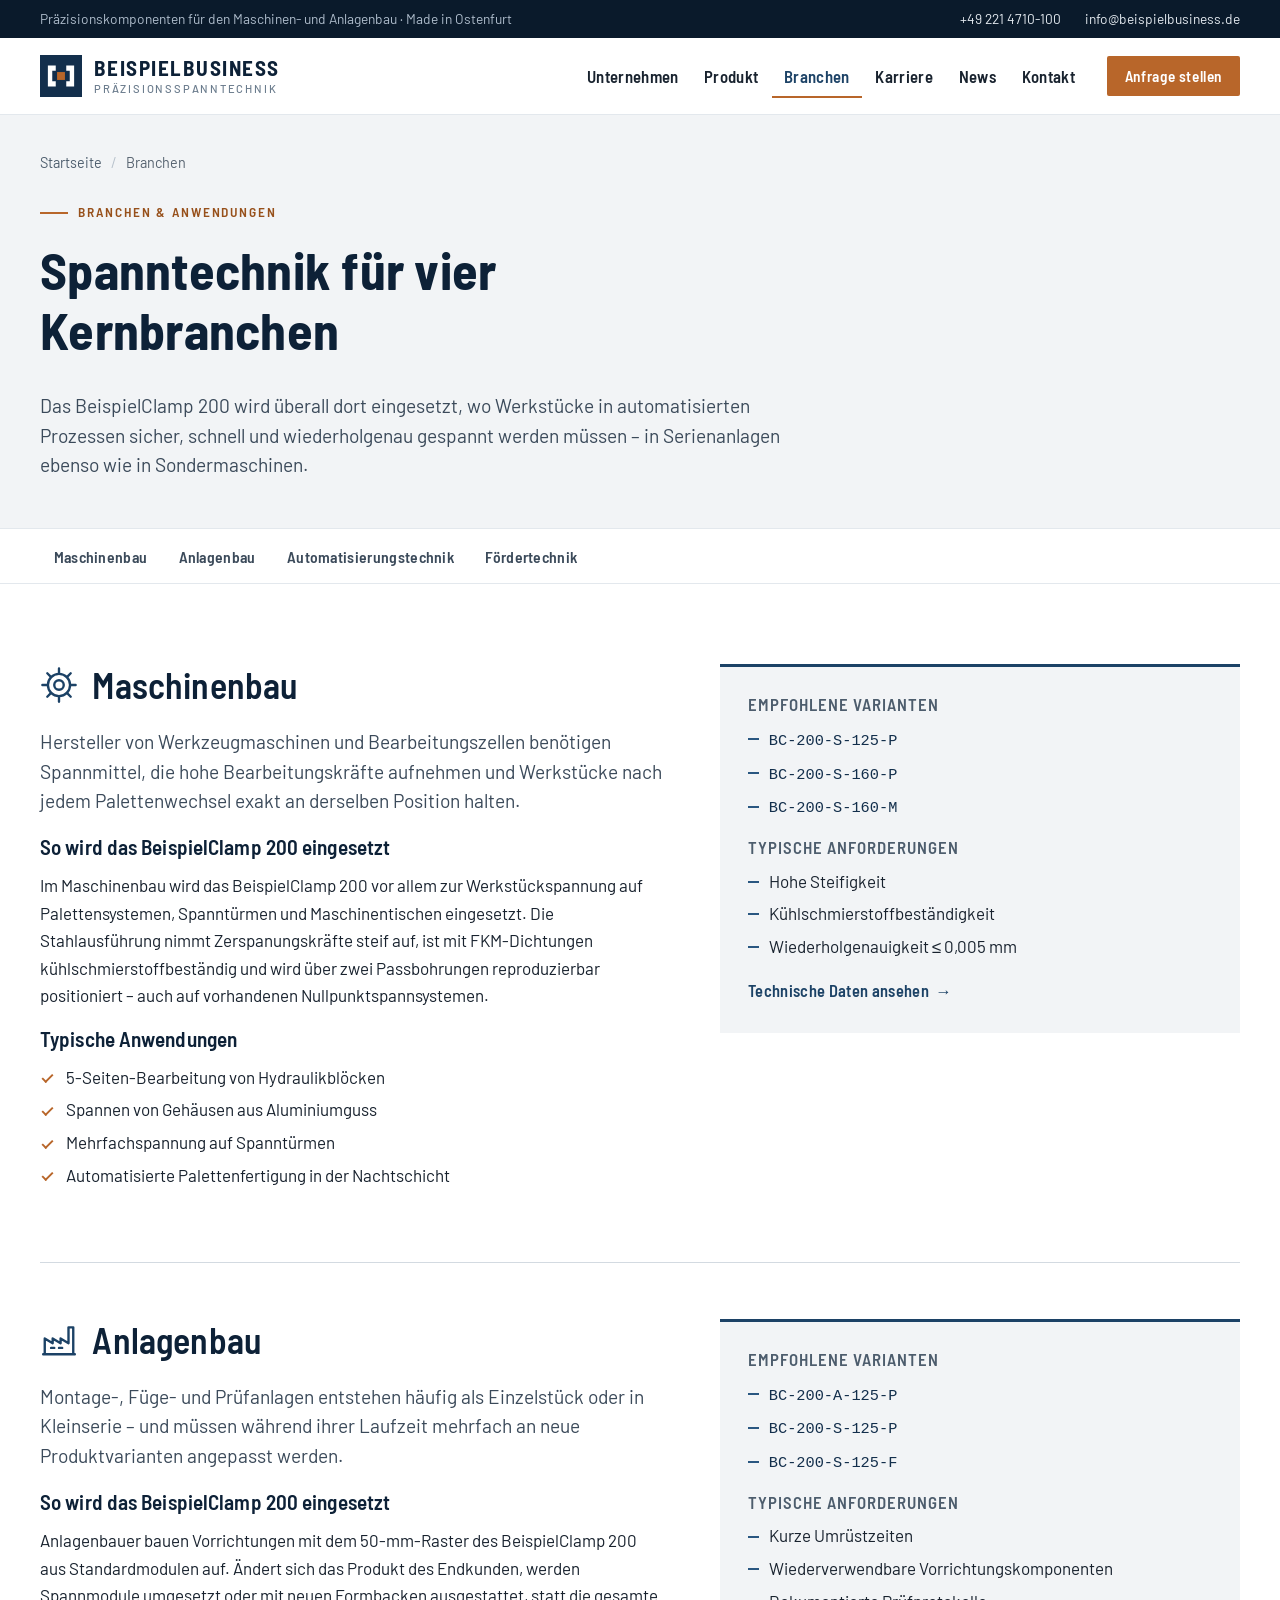
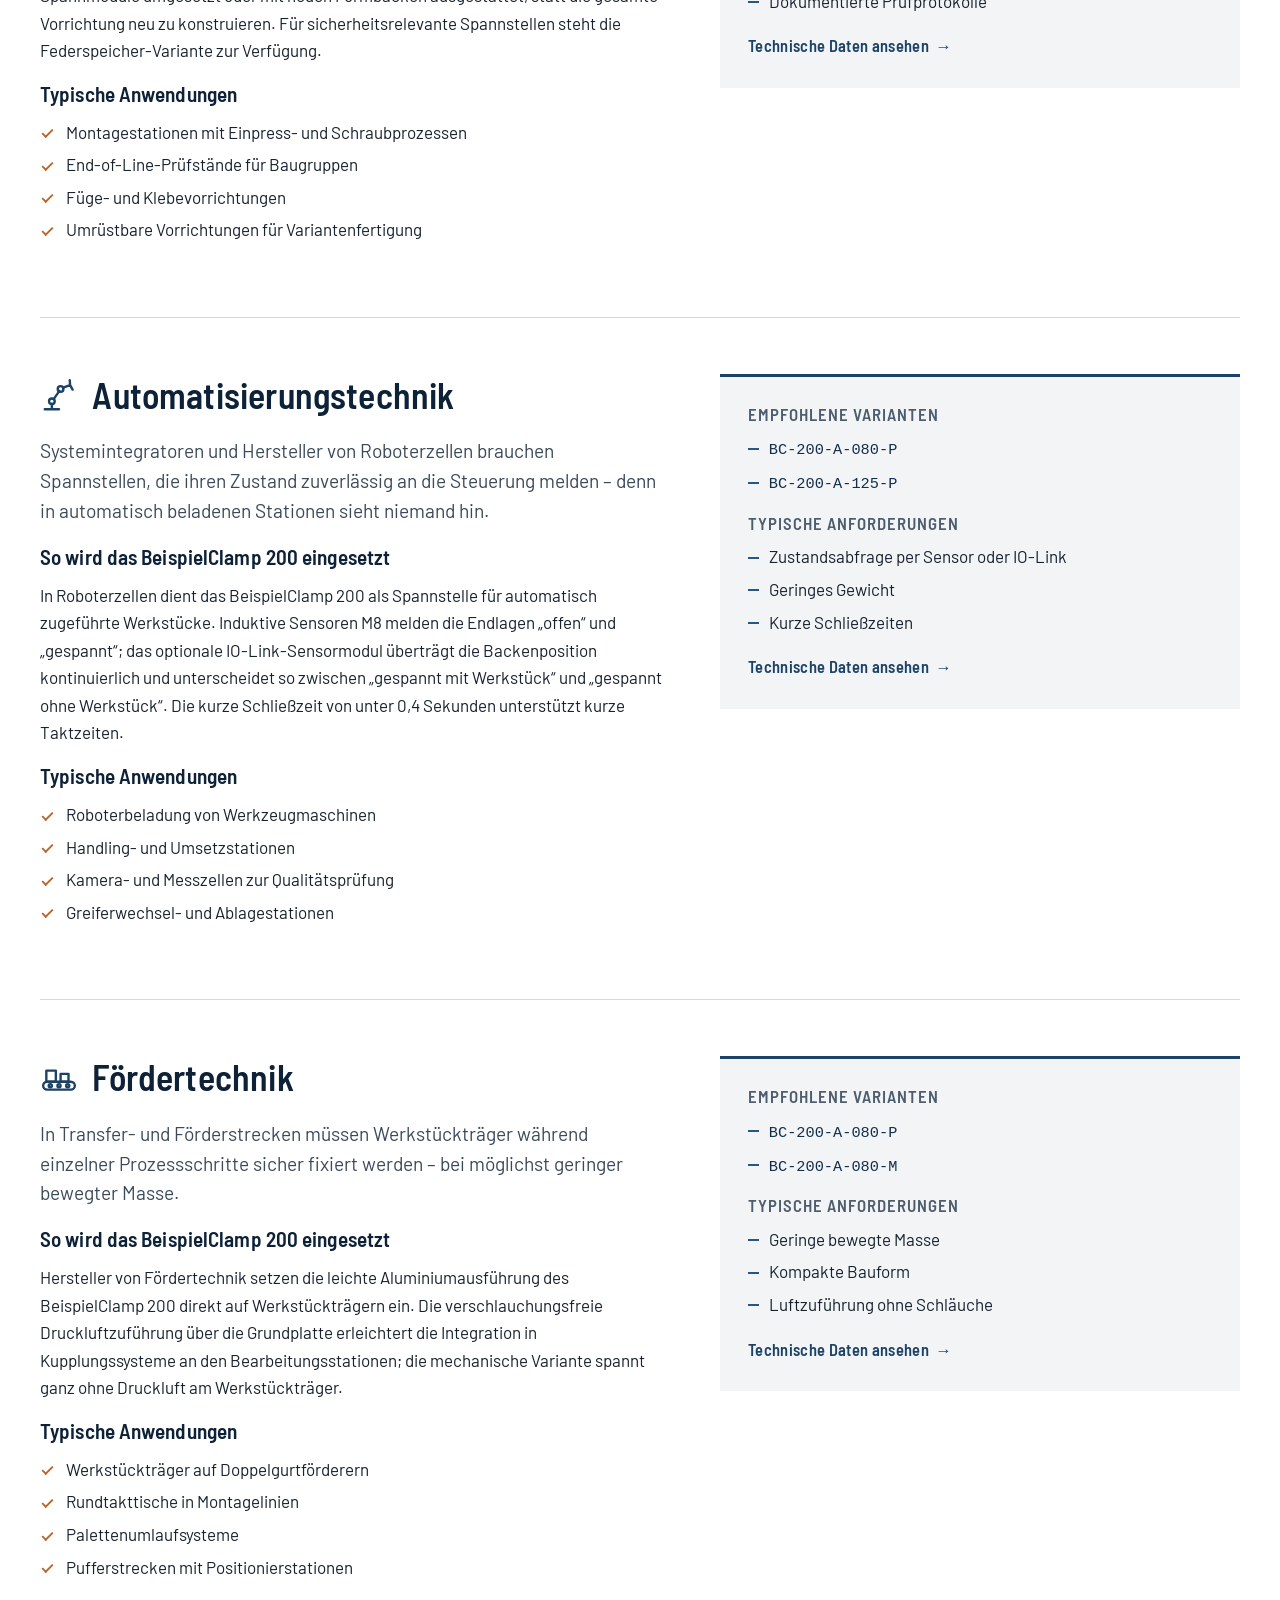
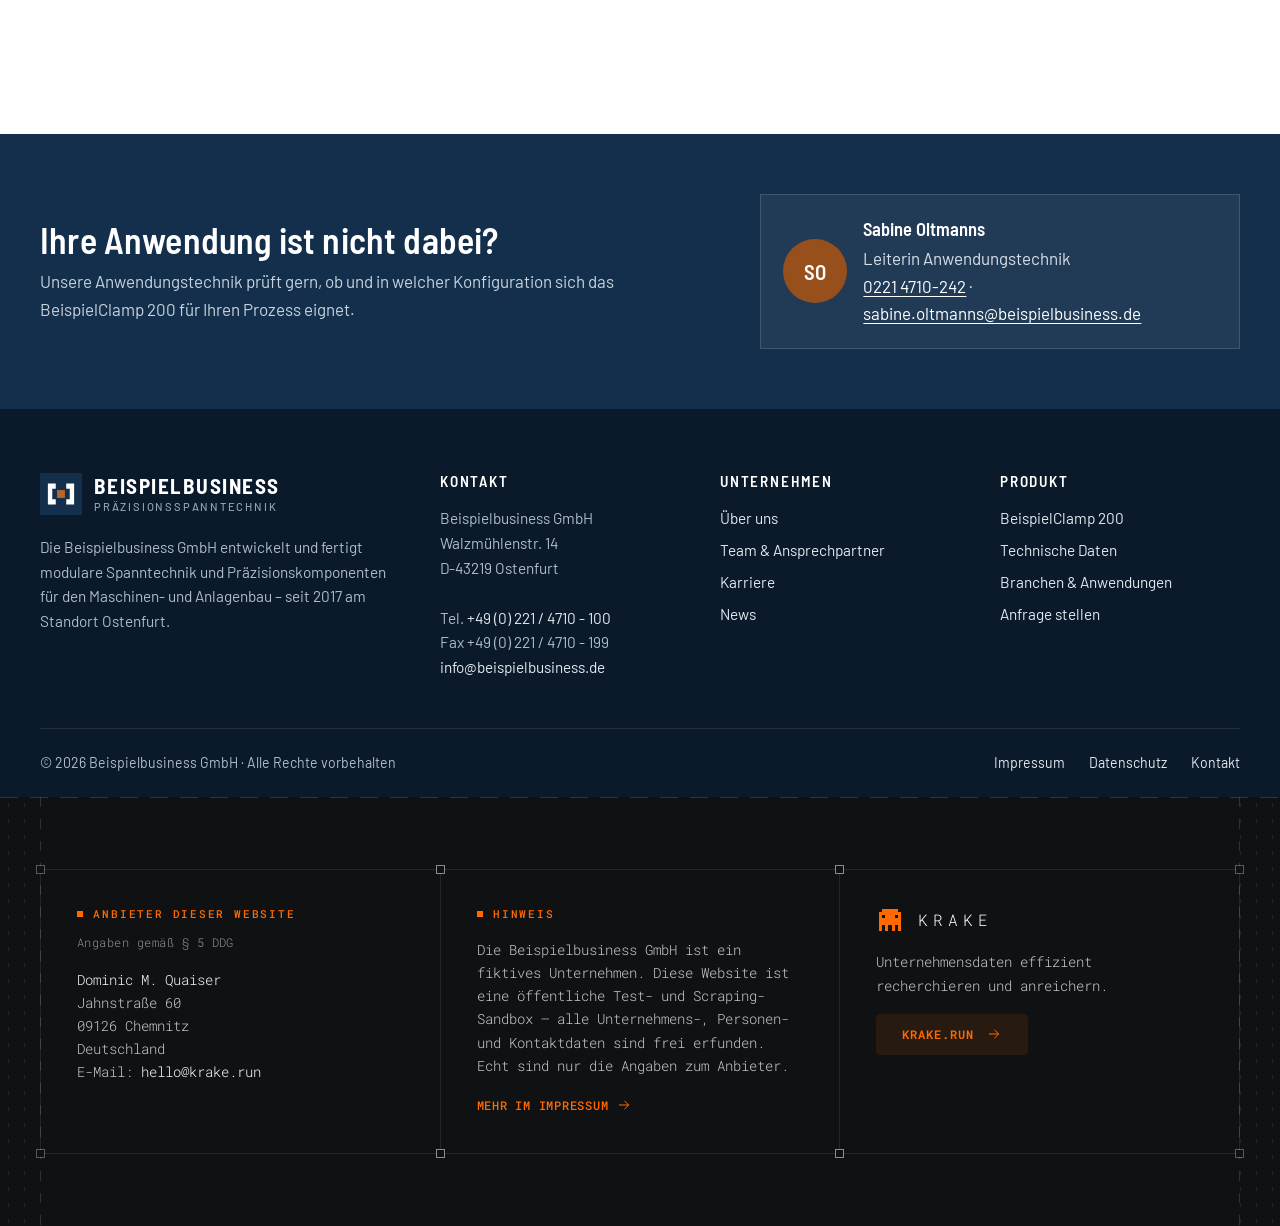
==== commit 395f18a5: "Remove 'operator-krake' class from multiple sections for consistency in HTML structure" ====
--- a/branchen/index.html
+++ b/branchen/index.html
@@ -475,7 +475,7 @@
               Angaben zum Anbieter.</p>
             <p><a class="operator-arrow-link" href="/impressum/">Mehr im Impressum<svg class="operator-arrow" viewBox="0 0 24 24" aria-hidden="true" focusable="false"><path d="M5 12h14M13 6l6 6-6 6" /></svg></a></p>
           </section>
-          <section class="operator-cell operator-krake" aria-labelledby="krake-titel">
+          <section class="operator-cell" aria-labelledby="krake-titel">
             <h2 class="operator-logo" id="krake-titel"><svg class="operator-mark" viewBox="0 0 9 9"
                 shape-rendering="crispEdges" aria-hidden="true" focusable="false">
                 <rect class="operator-pixel" x="2" y="1" width="1" height="1" />
--- a/assets/css/style.css
+++ b/assets/css/style.css
@@ -2440,16 +2440,6 @@
   background-position: left top, right top, left bottom, right bottom;
 }
 
-/* Die Krake-Zelle zeigt das Raster hinter ihrem Inhalt */
-.operator-krake {
-  background-image: var(--krake-dashes);
-}
-
-.operator-krake> :not(.operator-glow) {
-  position: relative;
-  z-index: 1;
-}
-
 .operator-bar .operator-eyebrow {
   display: flex;
   align-items: center;
@@ -2561,18 +2551,18 @@
   gap: 0.75rem;
   min-height: 2.6rem;
   padding: 0.45rem 1.6rem;
-  border: 1px solid var(--krake-accent);
   border-radius: 4px;
+  background: rgba(255, 106, 0, 0.1);
   color: var(--krake-accent);
   font-size: 0.78rem;
   font-weight: 600;
   letter-spacing: 0.08em;
   text-transform: uppercase;
-  transition: background-color 0.2s ease;
+  transition: background-color 0.4s ease;
 }
 
 .site-footer .operator-bar .operator-button:hover {
-  background: var(--krake-accent-dim);
+  background: rgba(255, 106, 0, 0.16);
 }
 
 /* Wortmarke mit dem Pixel-Logo */
